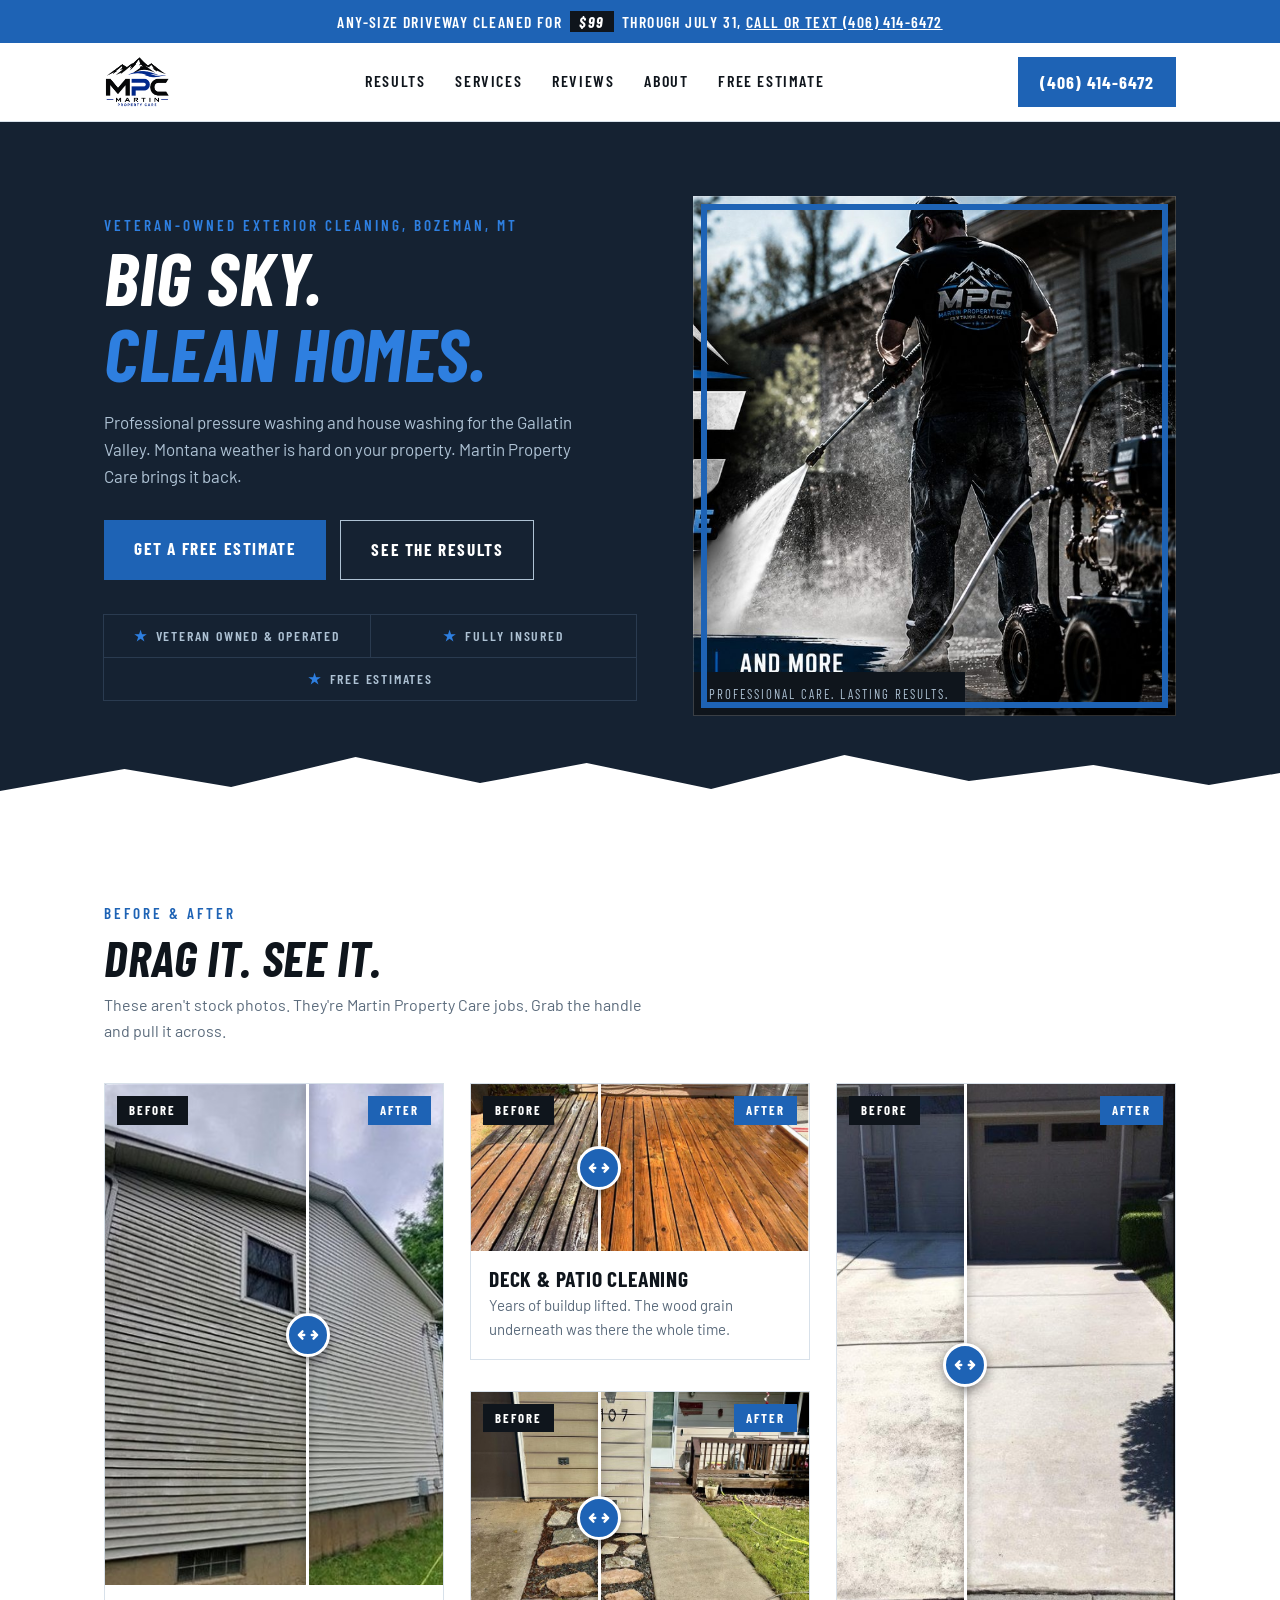
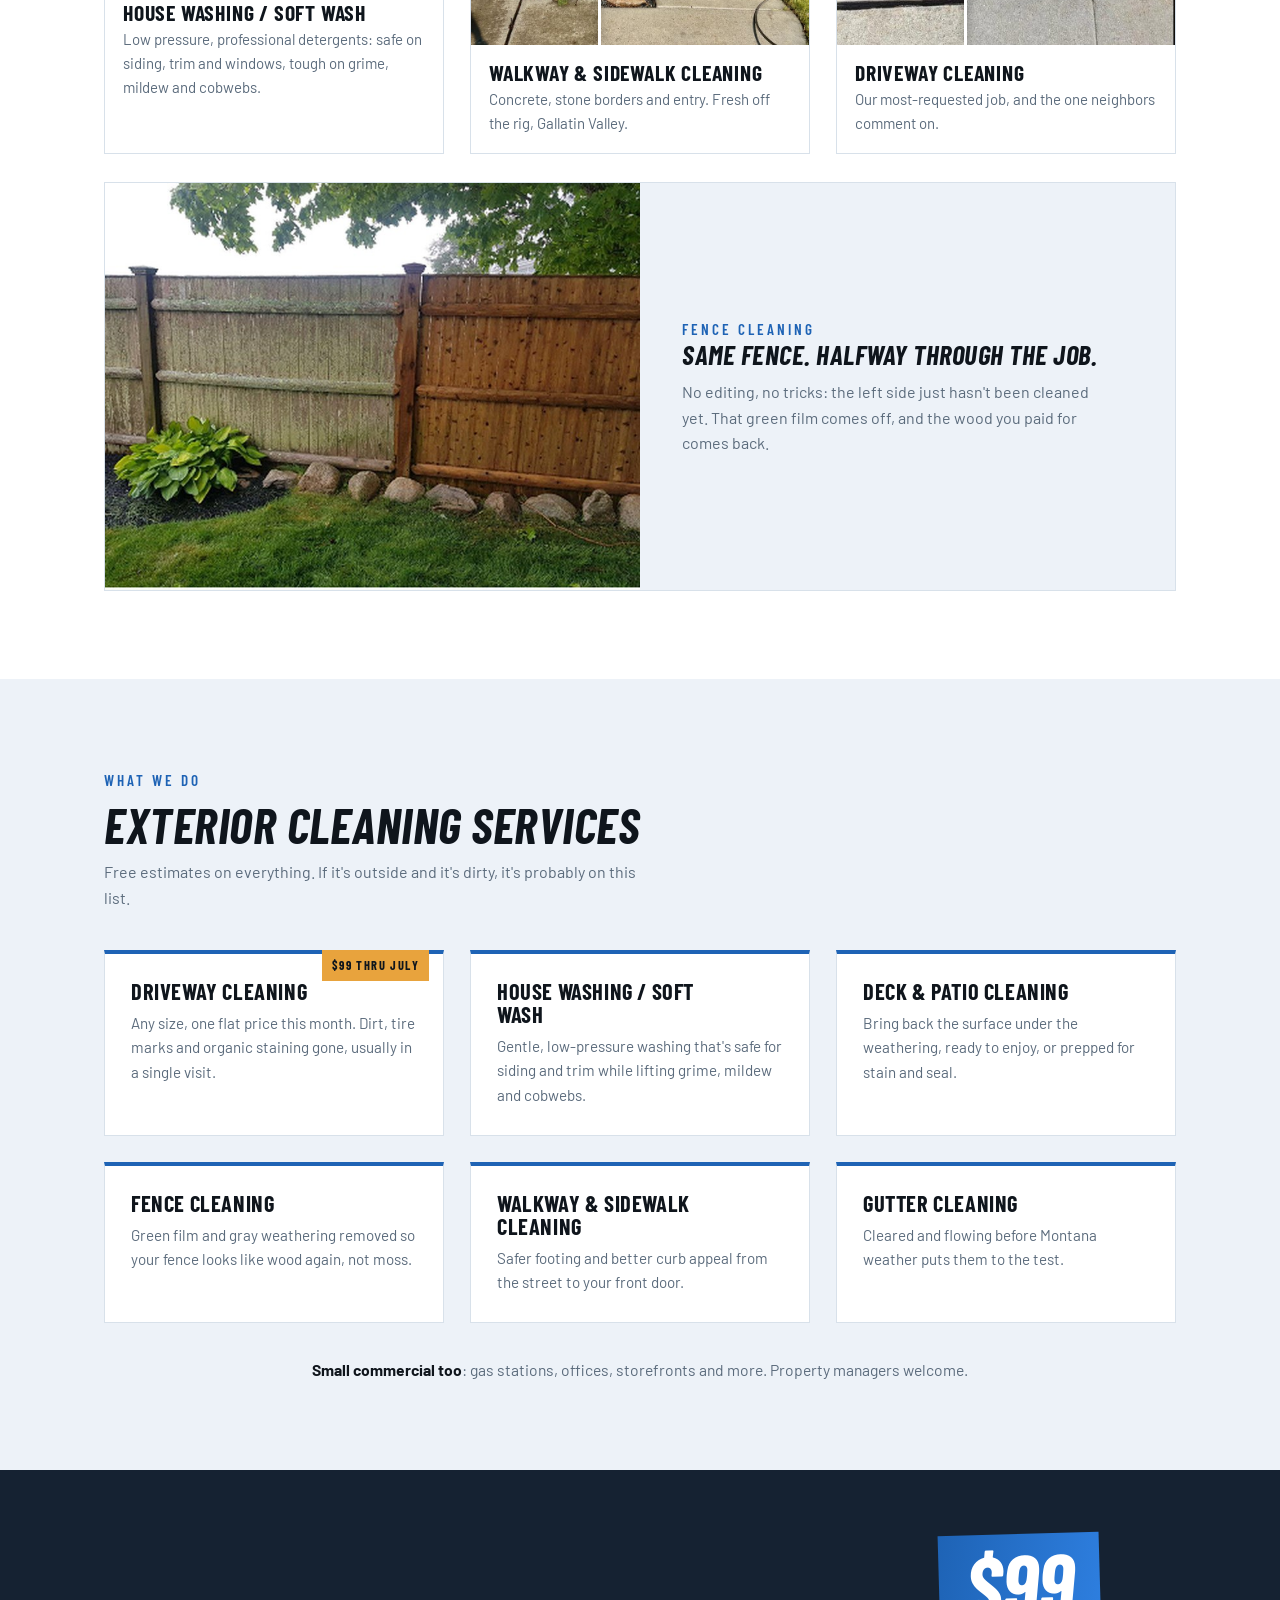
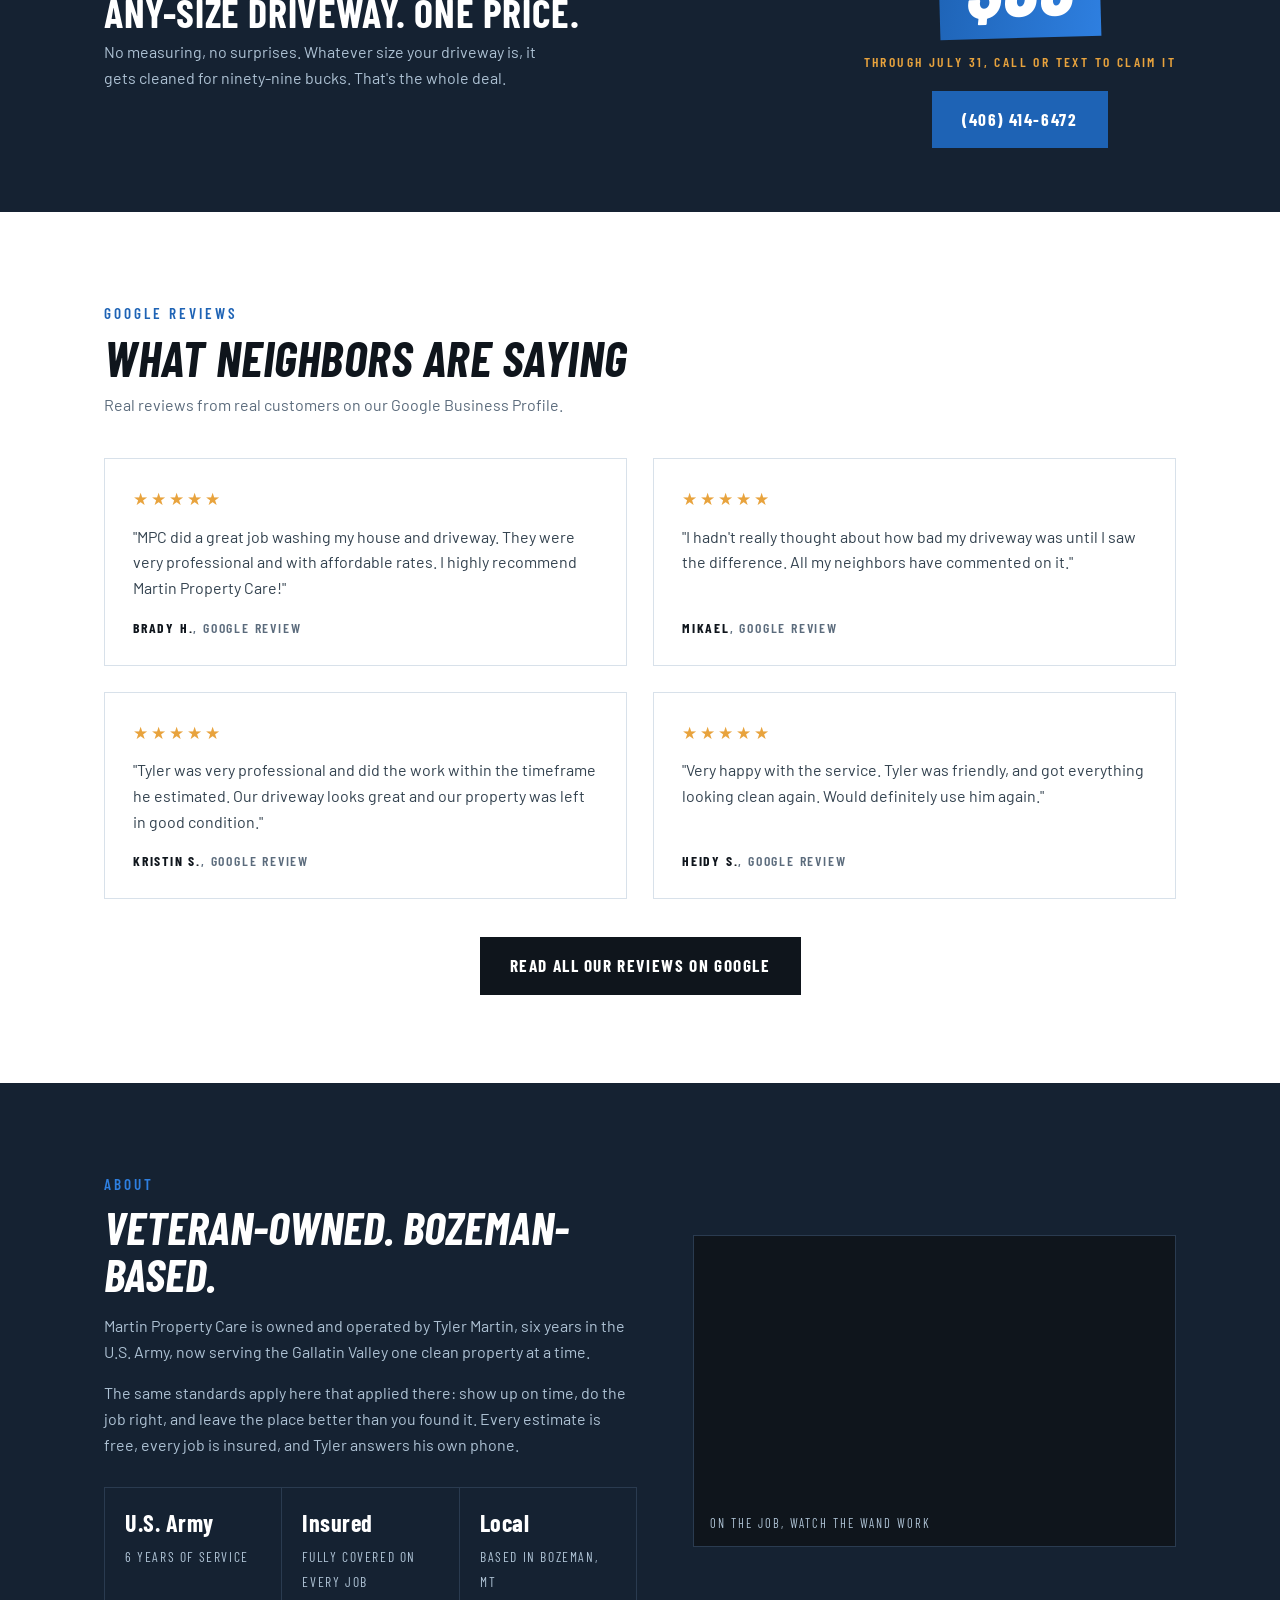
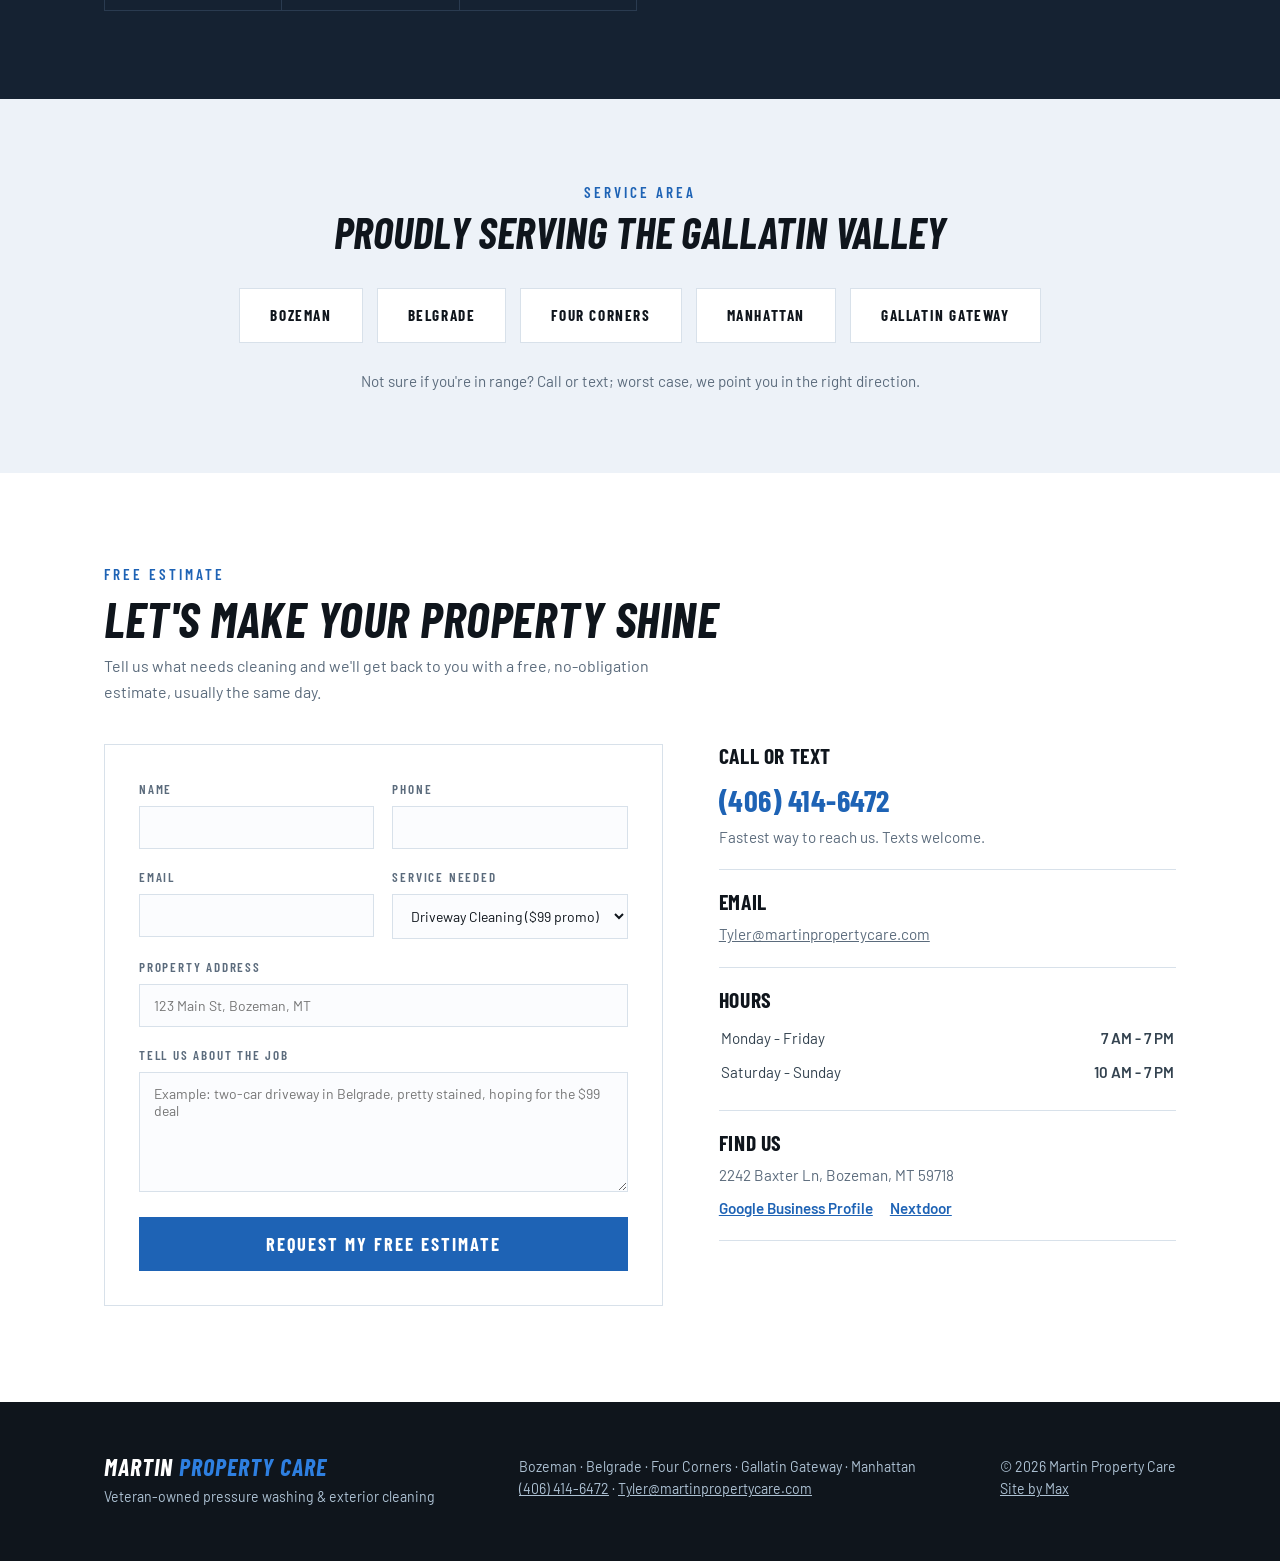
==== index.html @ 0248b21a "New Tyler Updates" ====
<!DOCTYPE html>
<html lang="en">
<head>
<meta charset="UTF-8">
<meta name="viewport" content="width=device-width, initial-scale=1.0">
<title>Martin Property Care | Pressure Washing &amp; Exterior Cleaning in Bozeman, MT</title>
<meta name="description" content="Veteran-owned pressure washing in Bozeman, Montana. House washing, driveway cleaning, decks, fences and gutters across Bozeman, Belgrade, Four Corners, Gallatin Gateway and Manhattan. Free estimates. Call or text (406) 414-6472.">
<link rel="icon" type="image/png" href="images/logo.png">
<link rel="apple-touch-icon" href="images/logo.png">
<link rel="preconnect" href="https://fonts.googleapis.com">
<link rel="preconnect" href="https://fonts.gstatic.com" crossorigin>
<link href="https://fonts.googleapis.com/css2?family=Barlow+Condensed:ital,wght@0,600;0,700;1,600;1,700&family=Barlow:wght@400;500;600;700&display=swap" rel="stylesheet">
<script type="application/ld+json">
{
  "@context": "https://schema.org",
  "@type": "LocalBusiness",
  "name": "Martin Property Care",
  "description": "Veteran-owned pressure washing and exterior cleaning serving Bozeman, Montana and surrounding communities.",
  "telephone": "+14064146472",
  "email": "Tyler@martinpropertycare.com",
  "address": {"@type": "PostalAddress","streetAddress": "2242 Baxter Ln","addressLocality": "Bozeman","addressRegion": "MT","postalCode": "59718","addressCountry": "US"},
  "areaServed": ["Bozeman MT","Belgrade MT","Four Corners MT","Gallatin Gateway MT","Manhattan MT"],
  "openingHoursSpecification": [
    {"@type":"OpeningHoursSpecification","dayOfWeek":["Monday","Tuesday","Wednesday","Thursday","Friday"],"opens":"07:00","closes":"19:00"},
    {"@type":"OpeningHoursSpecification","dayOfWeek":["Saturday","Sunday"],"opens":"10:00","closes":"19:00"}
  ],
  "sameAs": ["https://nextdoor.com/page/martin-property-care-bozeman-mt/"]
}
</script>
<link rel="stylesheet" href="css/styles.css">
</head>
<body>

<div class="promo">
  Any-size driveway cleaned for <strong>$99</strong> through July 31, <a href="tel:4064146472">call or text (406)&nbsp;414-6472</a>
</div>

<header class="site">
  <div class="wrap">
    <a class="logo-link" href="#top" aria-label="Martin Property Care home">
      <img src="images/logo.png" alt="Martin Property Care, MPC logo with mountains" width="140" height="56">
    </a>
    <nav class="main" aria-label="Main">
      <a href="#results">Results</a>
      <a href="#services">Services</a>
      <a href="#reviews">Reviews</a>
      <a href="#about">About</a>
      <a href="#contact">Free Estimate</a>
    </nav>
    <a class="hdr-phone" href="tel:4064146472">(406) 414-6472</a>
  </div>
</header>

<section class="hero" id="top">
  <div class="wrap">
    <div>
      <span class="eyebrow" style="color:var(--bright)">Veteran-Owned Exterior Cleaning, Bozeman, MT</span>
      <h1>Big Sky.<br><span class="alt">Clean Homes.</span></h1>
      <p class="lede">Professional pressure washing and house washing for the Gallatin Valley. Montana weather is hard on your property. Martin Property Care brings it back.</p>
      <div class="cta-row">
        <a class="btn btn-blue" href="#contact">Get a Free Estimate</a>
        <a class="btn btn-line" href="#results">See the Results</a>
      </div>
      <div class="chips">
        <span><b>★</b>Veteran Owned &amp; Operated</span>
        <span><b>★</b>Fully Insured</span>
        <span><b>★</b>Free Estimates</span>
      </div>
    </div>
    <figure class="hero-img">
      <img src="images/hero.jpg" alt="Pressure washing a driveway with professional surface-cleaning equipment" width="762" height="809" fetchpriority="high">
      <figcaption>Professional Care. Lasting Results.</figcaption>
    </figure>
  </div>
  <div class="ridge" aria-hidden="true">
    <svg viewBox="0 0 1440 64" preserveAspectRatio="none">
      <path d="M0,64 L0,42 L140,20 L260,38 L400,8 L540,34 L660,14 L800,40 L950,6 L1090,32 L1230,16 L1360,36 L1440,24 L1440,64 Z" fill="#ffffff"/>
    </svg>
  </div>
</section>

<section class="results" id="results">
  <div class="wrap">
    <div class="sec-head">
      <span class="eyebrow">Before &amp; After</span>
      <h2>Drag It. See It.</h2>
      <p>These aren't stock photos. They're Martin Property Care jobs. Grab the handle and pull it across.</p>
    </div>

    <div class="ba-grid ba-grid-3">
      <div class="ba-card ba-native">
        <div class="ba" style="--pos:38%">
          <img src="images/siding-after.jpg" alt="House siding bright and clean after a soft wash" width="396" height="550" loading="lazy">
          <div class="after-wrap"><img src="images/siding-before.jpg" alt="The same siding dulled by grime and organic growth before washing" loading="lazy"></div>
          <div class="bar"><div class="grip"><svg viewBox="0 0 24 24"><path d="M8 12 H2 M2 12 l4-4 M2 12 l4 4 M16 12 h6 M22 12 l-4-4 M22 12 l-4 4"/></svg></div></div>
          <span class="lbl lbl-b">Before</span><span class="lbl lbl-a">After</span>
          <input type="range" min="0" max="100" value="38" step="0.5" aria-label="Compare house siding before and after washing">
        </div>
        <div class="meta">
          <h3>House Washing / Soft Wash</h3>
          <p>Low pressure, professional detergents: safe on siding, trim and windows, tough on grime, mildew and cobwebs.</p>
        </div>
      </div>

      <div class="ba-stack">
        <div class="ba-card ba-native">
          <div class="ba" style="--pos:38%">
            <img src="images/deck-after.jpg" alt="Deck with the wood grain restored after cleaning" width="836" height="412" loading="lazy">
            <div class="after-wrap"><img src="images/deck-before.jpg" alt="The same deck boards dark with weathered buildup before cleaning" loading="lazy"></div>
            <div class="bar"><div class="grip"><svg viewBox="0 0 24 24"><path d="M8 12 H2 M2 12 l4-4 M2 12 l4 4 M16 12 h6 M22 12 l-4-4 M22 12 l-4 4"/></svg></div></div>
            <span class="lbl lbl-b">Before</span><span class="lbl lbl-a">After</span>
            <input type="range" min="0" max="100" value="38" step="0.5" aria-label="Compare deck before and after cleaning">
          </div>
          <div class="meta">
            <h3>Deck &amp; Patio Cleaning</h3>
            <p>Years of buildup lifted. The wood grain underneath was there the whole time.</p>
          </div>
        </div>

        <div class="ba-card ba-compact">
          <div class="ba" style="--pos:38%">
            <img src="images/walkup-after.jpg" alt="Clean walkway and entry, freshly washed" width="825" height="1100" loading="lazy">
            <div class="after-wrap"><img src="images/walkup-before.jpg" alt="The same walkway and entry before this cleaning visit" loading="lazy"></div>
            <div class="bar"><div class="grip"><svg viewBox="0 0 24 24"><path d="M8 12 H2 M2 12 l4-4 M2 12 l4 4 M16 12 h6 M22 12 l-4-4 M22 12 l-4 4"/></svg></div></div>
            <span class="lbl lbl-b">Before</span><span class="lbl lbl-a">After</span>
            <input type="range" min="0" max="100" value="38" step="0.5" aria-label="Compare walkway before and after cleaning">
          </div>
          <div class="meta">
            <h3>Walkway &amp; Sidewalk Cleaning</h3>
            <p>Concrete, stone borders and entry. Fresh off the rig, Gallatin Valley.</p>
          </div>
        </div>
      </div>

      <div class="ba-card ba-native">
        <div class="ba" style="--pos:38%">
          <img src="images/driveway-after.jpg" alt="Driveway uniform and clean after pressure washing" width="412" height="572" loading="lazy">
          <div class="after-wrap"><img src="images/driveway-before.jpg" alt="The same driveway covered in dirt and organic staining before cleaning" loading="lazy"></div>
          <div class="bar"><div class="grip"><svg viewBox="0 0 24 24"><path d="M8 12 H2 M2 12 l4-4 M2 12 l4 4 M16 12 h6 M22 12 l-4-4 M22 12 l-4 4"/></svg></div></div>
          <span class="lbl lbl-b">Before</span><span class="lbl lbl-a">After</span>
          <input type="range" min="0" max="100" value="38" step="0.5" aria-label="Compare driveway before and after cleaning">
        </div>
        <div class="meta">
          <h3>Driveway Cleaning</h3>
          <p>Our most-requested job, and the one neighbors comment on.</p>
        </div>
      </div>
    </div>

    <div class="fence-note">
      <img src="images/fence.jpg" alt="A fence halfway through cleaning: the left half still green with growth, the right half restored to natural wood" loading="lazy">
      <div class="txt">
        <span class="eyebrow">Fence Cleaning</span>
        <h3>Same fence. Halfway through the job.</h3>
        <p>No editing, no tricks: the left side just hasn't been cleaned yet. That green film comes off, and the wood you paid for comes back.</p>
      </div>
    </div>
  </div>
</section>

<section class="services" id="services">
  <div class="wrap">
    <div class="sec-head">
      <span class="eyebrow">What We Do</span>
      <h2>Exterior Cleaning Services</h2>
      <p>Free estimates on everything. If it's outside and it's dirty, it's probably on this list.</p>
    </div>
    <div class="svc-grid">
      <div class="svc">
        <span class="tag">$99 thru July</span>
        <h3>Driveway Cleaning</h3>
        <p>Any size, one flat price this month. Dirt, tire marks and organic staining gone, usually in a single visit.</p>
      </div>
      <div class="svc">
        <!-- <span class="tag blue">Most Popular</span> -->
        <h3>House Washing / Soft Wash</h3>
        <p>Gentle, low-pressure washing that's safe for siding and trim while lifting grime, mildew and cobwebs.</p>
      </div>
      <div class="svc">
        <h3>Deck &amp; Patio Cleaning</h3>
        <p>Bring back the surface under the weathering, ready to enjoy, or prepped for stain and seal.</p>
      </div>
      <div class="svc">
        <h3>Fence Cleaning</h3>
        <p>Green film and gray weathering removed so your fence looks like wood again, not moss.</p>
      </div>
      <div class="svc">
        <h3>Walkway &amp; Sidewalk Cleaning</h3>
        <p>Safer footing and better curb appeal from the street to your front door.</p>
      </div>
      <div class="svc">
        <h3>Gutter Cleaning</h3>
        <p>Cleared and flowing before Montana weather puts them to the test.</p>
      </div>
    </div>
    <p class="commercial"><b>Small commercial too</b>: gas stations, offices, storefronts and more. Property managers welcome.</p>
  </div>
</section>

<section class="band">
  <div class="wrap">
    <div>
      <h2>Any-Size Driveway. One Price.</h2>
      <p>No measuring, no surprises. Whatever size your driveway is, it gets cleaned for ninety-nine bucks. That's the whole deal.</p>
    </div>
    <div class="right">
      <span class="price">$99</span>
      <span class="until">Through July 31, call or text to claim it</span>
      <div style="margin-top:18px"><a class="btn btn-blue" href="tel:4064146472">(406) 414-6472</a></div>
    </div>
  </div>
</section>

<section class="reviews" id="reviews">
  <div class="wrap">
    <div class="sec-head">
      <span class="eyebrow">Google Reviews</span>
      <h2>What Neighbors Are Saying</h2>
      <p>Real reviews from real customers on our Google Business Profile.</p>
    </div>
    <div class="rev-grid">
      <div class="rev">
        <div class="stars" aria-label="5 out of 5 stars">★★★★★</div>
        <p>"MPC did a great job washing my house and driveway. They were very professional and with affordable rates. I highly recommend Martin Property Care!"</p>
        <span class="who"><b>Brady H.</b>, Google review</span>
      </div>
      <div class="rev">
        <div class="stars" aria-label="5 out of 5 stars">★★★★★</div>
        <p>"I hadn't really thought about how bad my driveway was until I saw the difference. All my neighbors have commented on it."</p>
        <span class="who"><b>Mikael</b>, Google review</span>
      </div>
      <div class="rev">
        <div class="stars" aria-label="5 out of 5 stars">★★★★★</div>
        <p>"Tyler was very professional and did the work within the timeframe he estimated. Our driveway looks great and our property was left in good condition."</p>
        <span class="who"><b>Kristin S.</b>, Google review</span>
      </div>
      <div class="rev">
        <div class="stars" aria-label="5 out of 5 stars">★★★★★</div>
        <p>"Very happy with the service. Tyler was friendly, and got everything looking clean again. Would definitely use him again."</p>
        <span class="who"><b>Heidy S.</b>, Google review</span>
      </div>
    </div>
    <div class="rev-cta">
      <a class="btn" href="https://www.google.com/search?q=Martin+Property+Care&stick=H4sIAAAAAAAA_-NgU1I1qEhMMzAzsEhKNDIzNTNMTk6zMqgwS0wzTzY1TDYzMUxJNDRLWcQq4ptYVJKZpxBQlF-QWlRSqeCcWJQKAEgBNvtAAAAA&hl=en" target="_blank" rel="noopener">Read All Our Reviews on Google</a>
    </div>
  </div>
</section>

<section class="about" id="about">
  <div class="wrap">
    <div>
      <span class="eyebrow">About</span>
      <h2>Veteran-Owned. Bozeman-Based.</h2>
      <p>Martin Property Care is owned and operated by Tyler Martin, six years in the U.S. Army, now serving the Gallatin Valley one clean property at a time.</p>
      <p>The same standards apply here that applied there: show up on time, do the job right, and leave the place better than you found it. Every estimate is free, every job is insured, and Tyler answers his own phone.</p>
      <div class="facts">
        <div><b>U.S. Army</b><span>6 years of service</span></div>
        <div><b>Insured</b><span>Fully covered on every job</span></div>
        <div><b>Local</b><span>Based in Bozeman, MT</span></div>
      </div>
    </div>
    <figure class="video-shell">
      <div class="frame">
        <iframe src="https://www.facebook.com/plugins/video.php?height=314&href=https%3A%2F%2Fwww.facebook.com%2Freel%2F1021458323613767%2F&show_text=false&width=560&t=0" title="Martin Property Care pressure washing in action" loading="lazy" allow="autoplay; clipboard-write; encrypted-media; picture-in-picture; web-share" allowfullscreen></iframe>
      </div>
      <figcaption>On the job, watch the wand work</figcaption>
    </figure>
  </div>
</section>

<section class="area">
  <div class="wrap">
    <span class="eyebrow">Service Area</span>
    <h2>Proudly Serving the Gallatin Valley</h2>
    <div class="towns">
      <span>Bozeman</span>
      <span>Belgrade</span>
      <span>Four Corners</span>
      <span>Manhattan</span>
      <span>Gallatin Gateway</span>
    </div>
    <p class="note">Not sure if you're in range? Call or text; worst case, we point you in the right direction.</p>
  </div>
</section>

<section class="contact" id="contact">
  <div class="wrap">
    <div class="sec-head">
      <span class="eyebrow">Free Estimate</span>
      <h2>Let's Make Your Property Shine</h2>
      <p>Tell us what needs cleaning and we'll get back to you with a free, no-obligation estimate, usually the same day.</p>
    </div>
    <div class="cols">
      <form class="quote" id="quoteForm" action="https://api.web3forms.com/submit" method="POST">
        <input type="hidden" name="access_key" value="97372ec8-80fb-47b3-97ed-df2c6fb792f5">
        <input type="hidden" name="subject" value="New estimate request: Martin Property Care website">
        <input type="hidden" name="from_name" value="Martin Property Care Website">
        <input type="checkbox" name="botcheck" class="hp" tabindex="-1" autocomplete="off" aria-hidden="true">
        <div class="f-row">
          <div class="field">
            <label for="q-name">Name</label>
            <input id="q-name" type="text" name="name" required autocomplete="name">
          </div>
          <div class="field">
            <label for="q-phone">Phone</label>
            <input id="q-phone" type="tel" name="phone" required autocomplete="tel" inputmode="tel" pattern="^[0-9()+\-.\s]{7,20}$" title="Enter a valid phone number, e.g. (406) 414-6472">
          </div>
        </div>
        <div class="f-row">
          <div class="field">
            <label for="q-email">Email</label>
            <input id="q-email" type="email" name="email" required autocomplete="email" pattern="^[^\s@]+@[^\s@]+\.[a-zA-Z]{2,}$" title="Enter a valid email address, e.g. name@example.com">
          </div>
          <div class="field">
            <label for="q-service">Service Needed</label>
            <select id="q-service" name="service">
              <option>Driveway Cleaning ($99 promo)</option>
              <option>House Washing / Soft Wash</option>
              <option>Deck &amp; Patio Cleaning</option>
              <option>Fence Cleaning</option>
              <option>Walkway &amp; Sidewalk Cleaning</option>
              <option>Gutter Cleaning</option>
              <option>Small Commercial</option>
              <option>Something Else / Multiple</option>
            </select>
          </div>
        </div>
        <div class="field">
          <label for="q-address">Property Address</label>
          <input id="q-address" type="text" name="address" required autocomplete="street-address" placeholder="123 Main St, Bozeman, MT">
        </div>
        <div class="field">
          <label for="q-msg">Tell Us About the Job</label>
          <textarea id="q-msg" name="message" placeholder="Example: two-car driveway in Belgrade, pretty stained, hoping for the $99 deal" required></textarea>
        </div>
        <button type="submit" id="q-btn">Request My Free Estimate</button>
        <div class="form-msg" id="formMsg" role="status"></div>
      </form>

      <div class="info">
        <div class="block">
          <h3>Call or Text</h3>
          <a class="big" href="tel:4064146472">(406) 414-6472</a>
          <p>Fastest way to reach us. Texts welcome.</p>
        </div>
        <div class="block">
          <h3>Email</h3>
          <p><a href="mailto:Tyler@martinpropertycare.com">Tyler@martinpropertycare.com</a></p>
        </div>
        <div class="block">
          <h3>Hours</h3>
          <table class="hours">
            <tr><td>Monday - Friday</td><td>7 AM - 7 PM</td></tr>
            <tr><td>Saturday - Sunday</td><td>10 AM - 7 PM</td></tr>
          </table>
        </div>
        <div class="block">
          <h3>Find Us</h3>
          <p>2242 Baxter Ln, Bozeman, MT 59718</p>
          <p class="out-links">
            <a href="https://www.google.com/search?q=Martin+Property+Care&stick=H4sIAAAAAAAA_-NgU1I1qEhMMzAzsEhKNDIzNTNMTk6zMqgwS0wzTzY1TDYzMUxJNDRLWcQq4ptYVJKZpxBQlF-QWlRSqeCcWJQKAEgBNvtAAAAA&hl=en" target="_blank" rel="noopener">Google Business Profile</a>
            <a href="https://nextdoor.com/page/martin-property-care-bozeman-mt/" target="_blank" rel="noopener">Nextdoor</a>
          </p>
        </div>
      </div>
    </div>
  </div>
</section>

<footer>
  <div class="wrap">
    <div>
      <div class="fbrand">Martin <span>Property Care</span></div>
      <p>Veteran-owned pressure washing &amp; exterior cleaning</p>
    </div>
    <p>Bozeman · Belgrade · Four Corners · Gallatin Gateway · Manhattan<br>
    <a href="tel:4064146472">(406) 414-6472</a> · <a href="mailto:Tyler@martinpropertycare.com">Tyler@martinpropertycare.com</a></p>
    <p>© 2026 Martin Property Care<br>
    <a href="https://sitesbymax.com" target="_blank" rel="noopener" class="site-credit">Site by Max</a></p>
  </div>
</footer>

<script src="js/main.js"></script>
</body>
</html>
---- css/styles.css ----
:root{
  --ink:#0F151C;
  --navy:#152232;
  --panel:#1B2B3F;
  --blue:#1E63B5;
  --bright:#2E7FE0;
  --ice:#EDF2F8;
  --line:#D8E1EA;
  --line-dark:#2A3B50;
  --steel:#5B6B7C;
  --mist:#AEC2D4;
  --gold:#E8A33D;
}
*{margin:0;padding:0;box-sizing:border-box}
html{scroll-behavior:smooth;scroll-padding-top:86px}
@media (prefers-reduced-motion: reduce){
  html{scroll-behavior:auto}
  *,*::before,*::after{animation:none!important;transition:none!important}
}
body{font-family:'Barlow',sans-serif;color:var(--ink);background:#fff;line-height:1.6}
img{max-width:100%;display:block}
a{color:inherit}
.wrap{max-width:1120px;margin:0 auto;padding:0 24px}
:focus-visible{outline:3px solid var(--bright);outline-offset:2px}
h1,h2,h3{font-family:'Barlow Condensed',sans-serif;text-transform:uppercase;line-height:1.02}
.eyebrow{
  font-family:'Barlow Condensed',sans-serif;font-weight:600;text-transform:uppercase;
  letter-spacing:3px;font-size:.95rem;color:var(--blue);
}
.sec-head{margin-bottom:40px}
.sec-head h2{font-size:clamp(2.1rem,4.5vw,3.1rem);font-weight:700;font-style:italic;letter-spacing:.5px;margin-top:6px}
.sec-head p{max-width:560px;color:var(--steel);margin-top:10px}

/* ---------- promo bar ---------- */
.promo{
  background:var(--blue);
  color:#fff;text-align:center;
  font-family:'Barlow Condensed',sans-serif;font-weight:600;letter-spacing:1.4px;text-transform:uppercase;
  padding:9px 16px;font-size:.98rem;
}
.promo strong{font-weight:700;font-style:italic;color:#fff;background:var(--ink);padding:1px 9px;margin:0 4px}
.promo a{color:#fff}

/* ---------- header ---------- */
header.site{
  background:#fff;border-bottom:1px solid var(--line);
  position:sticky;top:0;z-index:60;
}
header.site .wrap{display:flex;align-items:center;justify-content:space-between;height:78px;gap:24px}
.logo-link img{height:56px;width:auto}
nav.main{display:flex;gap:30px;font-family:'Barlow Condensed',sans-serif;font-weight:600;text-transform:uppercase;letter-spacing:1.6px;font-size:1rem}
nav.main a{text-decoration:none;color:var(--ink);padding:4px 0;border-bottom:2px solid transparent}
nav.main a:hover{border-bottom-color:var(--blue);color:var(--blue)}
.hdr-phone{
  font-family:'Barlow Condensed',sans-serif;font-weight:700;font-size:1.12rem;letter-spacing:1px;
  background:var(--blue);color:#fff;text-decoration:none;
  padding:11px 22px;white-space:nowrap;
  transition:background .15s;
}
.hdr-phone:hover{background:var(--bright)}
@media(max-width:900px){nav.main{display:none}}
@media(max-width:480px){.logo-link img{height:44px}.hdr-phone{padding:9px 14px;font-size:1rem}}

/* ---------- hero ---------- */
.hero{background:var(--navy);color:#fff;position:relative;overflow:hidden}
.hero .wrap{
  display:grid;grid-template-columns:1.05fr .95fr;gap:56px;align-items:center;
  padding-top:74px;padding-bottom:96px;
}
.hero h1{
  font-size:clamp(2.9rem,6vw,4.7rem);font-weight:700;font-style:italic;letter-spacing:.5px;
}
.hero h1 .alt{color:var(--bright)}
.hero .lede{color:var(--mist);margin:18px 0 30px;max-width:480px;font-size:1.06rem}
.cta-row{display:flex;gap:14px;flex-wrap:wrap}
.btn{
  font-family:'Barlow Condensed',sans-serif;font-weight:700;text-transform:uppercase;letter-spacing:1.6px;
  font-size:1.08rem;text-decoration:none;padding:15px 30px;display:inline-block;
  transition:background .15s,color .15s;
}
.btn-blue{background:var(--blue);color:#fff}
.btn-blue:hover{background:var(--bright)}
.btn-line{border:1.5px solid var(--mist);color:#fff}
.btn-line:hover{border-color:#fff;background:rgba(255,255,255,.08)}
.chips{display:flex;gap:0;margin-top:34px;flex-wrap:wrap}
.chips span{
  font-family:'Barlow Condensed',sans-serif;font-weight:600;letter-spacing:1.8px;text-transform:uppercase;font-size:.86rem;
  color:var(--mist);padding:10px 18px;flex:1;text-align:center;white-space:nowrap;
  border:1px solid var(--line-dark);margin:0 0 -1px -1px;
}
.chips b{color:var(--bright);margin-right:7px}
.hero-img{position:relative}
.hero-img img{width:100%;height:520px;object-fit:cover;object-position:60% 30%}
.hero-img::after{
  content:"";position:absolute;inset:0;
  border:1px solid rgba(255,255,255,.18);
  outline:6px solid var(--blue);outline-offset:-14px;
  pointer-events:none;
}
.hero-img figcaption{
  position:absolute;left:0;bottom:0;background:var(--ink);color:var(--mist);
  font-family:'Barlow Condensed',sans-serif;letter-spacing:2px;text-transform:uppercase;font-size:.8rem;
  padding:12px 16px;
}
@media(max-width:900px){
  .hero .wrap{grid-template-columns:1fr;padding-top:52px;padding-bottom:80px;gap:40px}
  .hero-img img{height:380px}
  .chips span{flex-basis:100%;text-align:left}
}
/* ridge divider */
.ridge{position:absolute;bottom:-1px;left:0;width:100%;line-height:0}
.ridge svg{display:block;width:100%;height:64px}
@media(max-width:600px){.ridge svg{height:36px}}

/* ---------- results ---------- */
.results{padding:88px 0;background:#fff}
.ba-grid{display:grid;grid-template-columns:repeat(2,1fr);justify-content:center;gap:26px}
.ba-grid-3{grid-template-columns:repeat(3,1fr)}
.ba-stack{display:flex;flex-direction:column;gap:26px;justify-content:space-between}
.ba-card{border:1px solid var(--line)}
.ba-card .meta{padding:16px 18px 18px}
.ba-card h3{font-size:1.35rem;font-weight:700;letter-spacing:.8px}
.ba-card .meta p{color:var(--steel);font-size:.94rem;margin-top:4px}
.ba{
  position:relative;overflow:hidden;touch-action:none;user-select:none;-webkit-user-select:none;cursor:ew-resize;
  background:var(--ice);aspect-ratio:4/5;
}
.ba img{width:100%;height:100%;object-fit:cover;pointer-events:none}
.ba .after-wrap{position:absolute;inset:0;clip-path:inset(0 calc(100% - var(--pos,50%)) 0 0)}
.ba .after-wrap img{position:absolute;inset:0;width:100%;height:100%;object-fit:cover}
@media(max-width:600px){.ba{aspect-ratio:1/1}}
.ba-compact .ba{aspect-ratio:4/3}
.ba-native .ba{aspect-ratio:auto;width:fit-content;max-width:100%;margin:0 auto}
.ba-native .ba > img{width:auto;height:auto;max-width:100%}
.ba .bar{position:absolute;top:0;bottom:0;left:var(--pos,50%);width:0;pointer-events:none}
.ba .bar::before{content:"";position:absolute;top:0;bottom:0;left:-1.5px;width:3px;background:#fff;box-shadow:0 0 10px rgba(0,0,0,.5)}
.ba .grip{
  position:absolute;top:50%;left:0;transform:translate(-50%,-50%);
  width:44px;height:44px;background:var(--blue);border:3px solid #fff;border-radius:50%;
  display:flex;align-items:center;justify-content:center;box-shadow:0 4px 12px rgba(0,0,0,.45);
}
.ba .grip svg{width:22px;height:22px;stroke:#fff;stroke-width:2.5;fill:none;stroke-linecap:round;stroke-linejoin:round}
.ba .lbl{
  position:absolute;top:12px;font-family:'Barlow Condensed',sans-serif;font-weight:700;letter-spacing:2px;
  font-size:.8rem;padding:4px 12px;pointer-events:none;text-transform:uppercase;
}
.lbl-b{left:12px;background:var(--ink);color:#fff}
.lbl-a{right:12px;background:var(--blue);color:#fff}
.ba input[type=range]{position:absolute;inset:0;width:100%;height:100%;opacity:0;cursor:ew-resize;margin:0}
@media(max-width:760px){.ba-grid{grid-template-columns:minmax(0,420px)}}

.fence-note{
  display:grid;grid-template-columns:1fr 1fr;gap:0;margin-top:28px;border:1px solid var(--line);
}
.fence-note img{width:100%;height:100%;object-fit:cover;min-height:280px}
.fence-note .txt{background:var(--ice);padding:40px 42px;display:flex;flex-direction:column;justify-content:center}
.fence-note h3{font-size:1.7rem;font-weight:700;font-style:italic;letter-spacing:.5px}
.fence-note p{color:var(--steel);margin-top:10px;max-width:420px}
@media(max-width:760px){.fence-note{grid-template-columns:1fr}}
.fence-note + .ba-grid{margin-top:28px}

/* ---------- services ---------- */
.services{padding:88px 0;background:var(--ice)}
.svc-grid{display:grid;grid-template-columns:repeat(3,1fr);gap:26px}
.svc{
  background:#fff;border:1px solid var(--line);border-top:4px solid var(--blue);
  padding:26px 26px 28px;position:relative;
}
.svc h3{font-size:1.4rem;font-weight:700;letter-spacing:.6px;padding-right:70px}
.svc p{color:var(--steel);font-size:.95rem;margin-top:8px}
.svc .tag{
  position:absolute;top:-4px;right:14px;
  background:var(--gold);color:var(--ink);
  font-family:'Barlow Condensed',sans-serif;font-weight:700;letter-spacing:1.4px;font-size:.78rem;text-transform:uppercase;
  padding:6px 10px 5px;
}
.svc .tag.blue{background:var(--ink);color:#fff}
.commercial{
  margin-top:34px;text-align:center;color:var(--steel);font-size:.98rem;
}
.commercial b{color:var(--ink)}
@media(max-width:900px){.svc-grid{grid-template-columns:1fr 1fr}}
@media(max-width:600px){.svc-grid{grid-template-columns:1fr}}

/* ---------- promo band ---------- */
.band{
  background:var(--navy);color:#fff;padding:64px 0;position:relative;overflow:hidden;
}
.band .wrap{display:flex;align-items:center;justify-content:space-between;gap:36px;flex-wrap:wrap}
.band .price{
  font-family:'Barlow Condensed',sans-serif;font-weight:700;font-style:italic;
  font-size:clamp(3.4rem,8vw,5.4rem);line-height:1;color:#fff;
  background:linear-gradient(100deg,var(--blue) 0%,var(--bright) 100%);
  padding:6px 26px 12px;display:inline-block;transform:rotate(-1.6deg);
}
.band h2{font-size:clamp(1.7rem,3.6vw,2.5rem);font-weight:700;letter-spacing:.6px;margin-bottom:6px}
.band p{color:var(--mist);max-width:440px}
.band .right{text-align:center}
.band .until{
  display:block;margin-top:12px;font-family:'Barlow Condensed',sans-serif;font-weight:600;
  letter-spacing:2.4px;text-transform:uppercase;font-size:.85rem;color:var(--gold);
}
@media(max-width:900px){
  .band .wrap{flex-direction:column;text-align:center}
  .band p{margin:0 auto}
}

/* ---------- reviews ---------- */
.reviews{padding:88px 0;background:#fff}
.rev-grid{display:grid;grid-template-columns:1fr 1fr;gap:26px}
.rev{border:1px solid var(--line);padding:26px 28px;display:flex;flex-direction:column}
.rev .stars{color:var(--gold);letter-spacing:3px;font-size:1.05rem;margin-bottom:12px}
.rev p{flex:1;color:#33424f}
.rev .who{
  margin-top:16px;font-family:'Barlow Condensed',sans-serif;font-weight:600;letter-spacing:1.8px;
  text-transform:uppercase;font-size:.86rem;color:var(--steel);
}
.rev .who b{color:var(--ink)}
.rev-cta{text-align:center;margin-top:38px}
.rev-cta .btn{background:var(--ink);color:#fff}
.rev-cta .btn:hover{background:var(--blue)}
@media(max-width:700px){.rev-grid{grid-template-columns:1fr}}

/* ---------- about ---------- */
.about{padding:88px 0;background:var(--navy);color:#fff}
.about .wrap{display:grid;grid-template-columns:1.05fr .95fr;gap:56px;align-items:center}
.about .eyebrow{color:var(--bright)}
.about h2{font-size:clamp(2rem,4.5vw,2.9rem);font-weight:700;font-style:italic;margin-top:6px}
.about p{color:var(--mist);margin-top:16px}
.about .facts{display:flex;gap:0;margin-top:30px;border:1px solid var(--line-dark);flex-wrap:wrap}
.about .facts div{flex:1;padding:16px 20px;min-width:150px}
.about .facts div + div{border-left:1px solid var(--line-dark)}
.about .facts b{
  display:block;font-family:'Barlow Condensed',sans-serif;font-weight:700;font-size:1.5rem;letter-spacing:.5px;color:#fff;
}
.about .facts span{font-size:.85rem;color:var(--mist);text-transform:uppercase;letter-spacing:1.6px;font-family:'Barlow Condensed',sans-serif}
.video-shell{border:1px solid var(--line-dark);background:var(--ink);padding:10px}
.video-shell .frame{position:relative;width:100%;aspect-ratio:560/314}
.video-shell iframe{position:absolute;inset:0;width:100%;height:100%;border:none}
.video-shell figcaption{
  font-family:'Barlow Condensed',sans-serif;letter-spacing:2px;text-transform:uppercase;font-size:.78rem;
  color:var(--mist);padding:10px 6px 2px;
}
@media(max-width:900px){.about .wrap{grid-template-columns:1fr;gap:40px}
  .about .facts div{min-width:100%}
  .about .facts div + div{border-left:none;border-top:1px solid var(--line-dark)}
}

/* ---------- service area ---------- */
.area{padding:80px 0;background:var(--ice);text-align:center}
.area h2{font-size:clamp(1.9rem,4vw,2.7rem);font-weight:700;font-style:italic;margin-top:6px}
.area .towns{
  display:flex;justify-content:center;gap:14px;flex-wrap:wrap;margin-top:34px;
}
.area .towns span{
  font-family:'Barlow Condensed',sans-serif;font-weight:700;letter-spacing:1.6px;text-transform:uppercase;
  font-size:.95rem;padding:14px 30px;background:#fff;border:1px solid var(--line);
}
.area .note{margin-top:26px;color:var(--steel);font-size:.95rem}
@media(max-width:640px){
  .area .towns{display:grid;grid-template-columns:repeat(2,1fr);max-width:400px;margin-left:auto;margin-right:auto}
  .area .towns span{margin:-1px 0 0 -1px}
  .area .towns span:last-child{grid-column:1 / -1}
}

/* ---------- contact ---------- */
.contact{padding:88px 0 96px;background:#fff}
.contact .cols{display:grid;grid-template-columns:1.1fr .9fr;gap:56px;align-items:start}
form.quote{border:1px solid var(--line);padding:34px}
.f-row{display:grid;grid-template-columns:1fr 1fr;gap:18px}
.field{margin-bottom:18px}
.field label{
  display:block;font-family:'Barlow Condensed',sans-serif;font-weight:600;letter-spacing:1.8px;
  text-transform:uppercase;font-size:.82rem;color:var(--steel);margin-bottom:6px;
}
.field input,.field select,.field textarea{
  width:100%;border:1px solid var(--line);background:#FBFCFE;
  font-family:'Barlow',sans-serif;font-size:14px;color:var(--ink);
  padding:12px 14px;border-radius:0;
}
.field select{padding-right:8px}
.field textarea{min-height:120px;resize:vertical}
.field input:focus,.field select:focus,.field textarea:focus{outline:2px solid var(--bright);border-color:var(--bright)}
form.quote button{
  width:100%;border:none;cursor:pointer;
  font-family:'Barlow Condensed',sans-serif;font-weight:700;text-transform:uppercase;letter-spacing:2px;font-size:1.15rem;
  background:var(--blue);color:#fff;padding:16px;transition:background .15s;
}
form.quote button:hover{background:var(--bright)}
form.quote button:disabled{background:var(--steel);cursor:wait}
.form-msg{margin-top:14px;font-weight:600;display:none;padding:12px 14px}
.form-msg.ok{display:block;background:#E8F5EC;color:#1D6B37;border:1px solid #BFE3CB}
.form-msg.err{display:block;background:#FBEAEA;color:#9C2B2B;border:1px solid #EFC7C7}
.hp{position:absolute;left:-5000px}
.info h3{font-size:1.35rem;font-weight:700;letter-spacing:.6px;margin-bottom:10px}
.info .block{border-bottom:1px solid var(--line);padding:20px 0}
.info .block:first-child{padding-top:0}
.info a.big{
  font-family:'Barlow Condensed',sans-serif;font-weight:700;font-size:1.9rem;letter-spacing:.5px;
  color:var(--blue);text-decoration:none;
}
.info a.big:hover{color:var(--bright)}
.info p{color:var(--steel);font-size:.95rem}
.hours{width:100%;font-size:.95rem;color:#33424f}
.hours td{padding:4px 0}
.hours td:last-child{text-align:right;font-weight:600}
.out-links a{display:inline-block;margin:8px 14px 0 0;font-weight:600;color:var(--blue)}
@media(max-width:900px){.contact .cols{grid-template-columns:1fr}}
@media(max-width:560px){.f-row{grid-template-columns:1fr}}

/* ---------- footer ---------- */
footer{background:var(--ink);color:var(--mist);padding:46px 0 52px}
footer .wrap{display:flex;justify-content:space-between;gap:30px;flex-wrap:wrap;align-items:center}
footer .fbrand{font-family:'Barlow Condensed',sans-serif;font-weight:700;font-style:italic;text-transform:uppercase;font-size:1.5rem;color:#fff;letter-spacing:1px}
footer .fbrand span{color:var(--bright)}
footer p{font-size:.88rem}
footer a{color:var(--mist)}
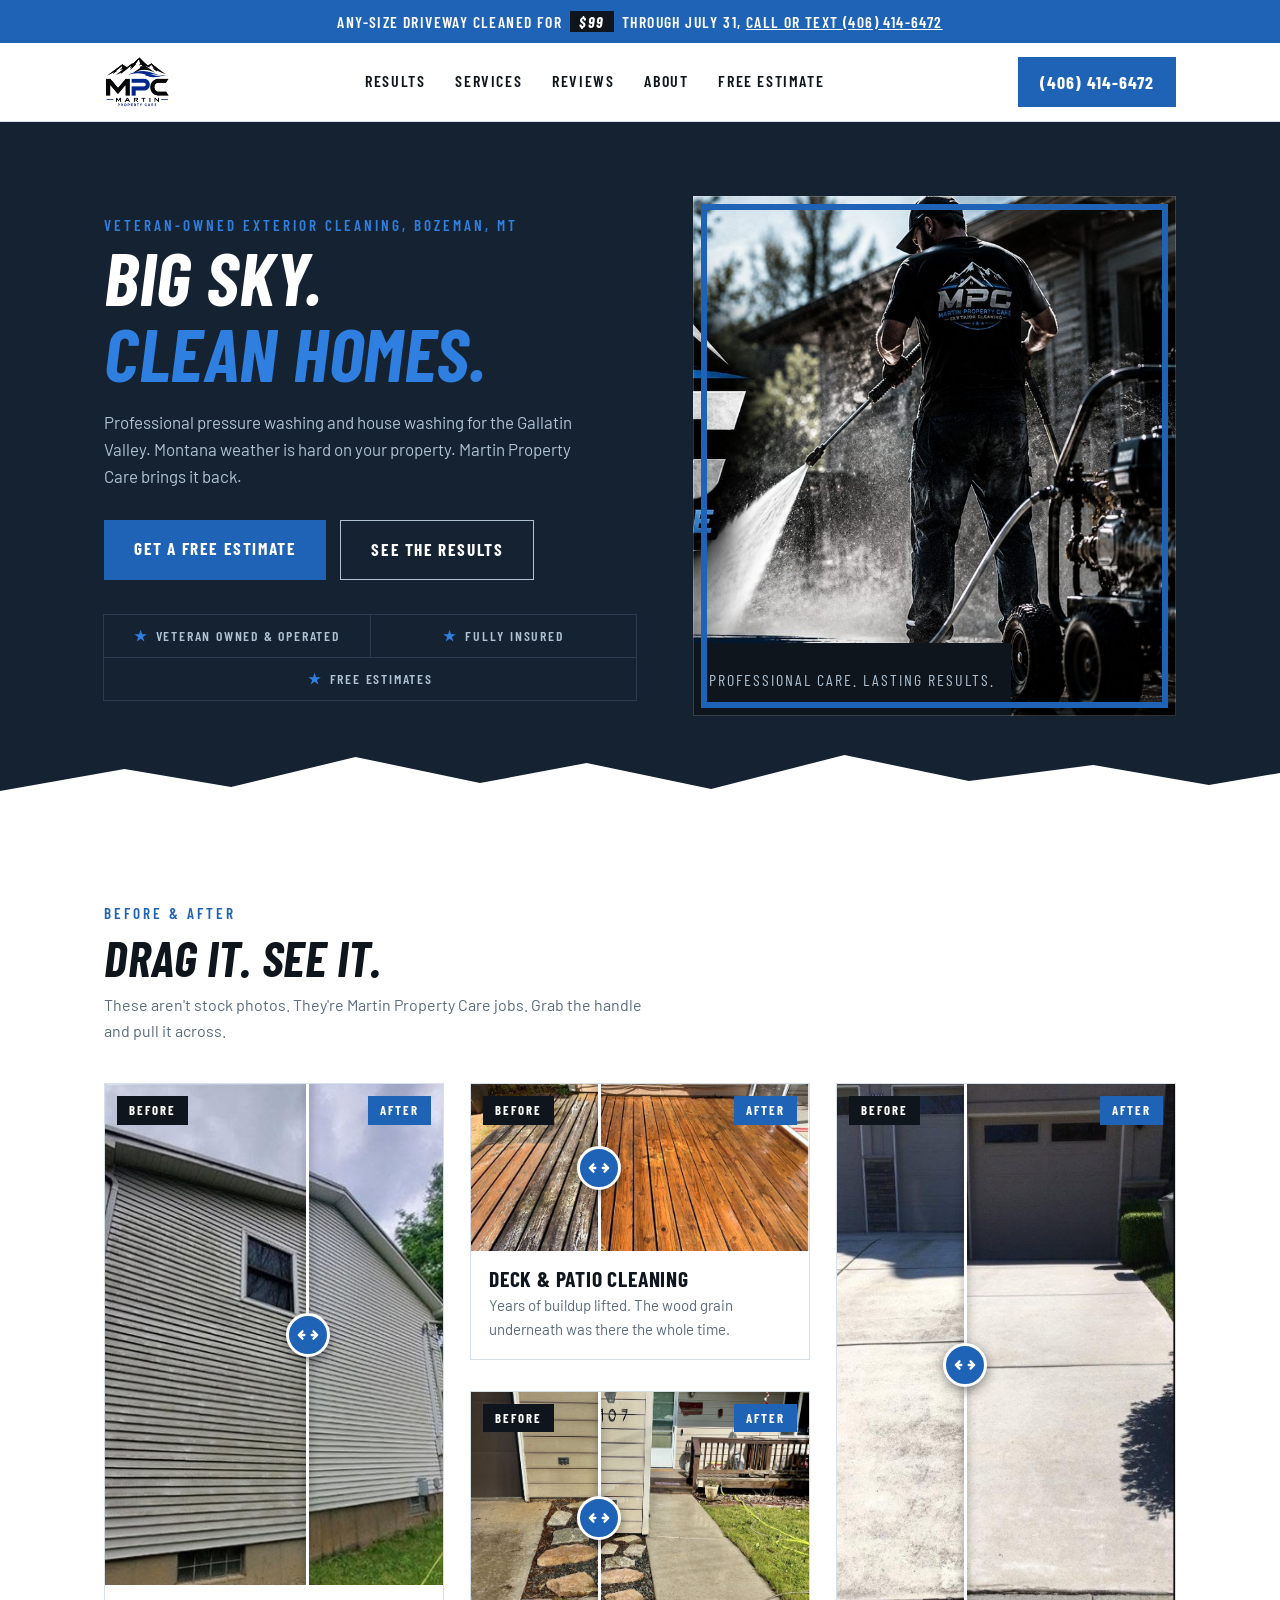
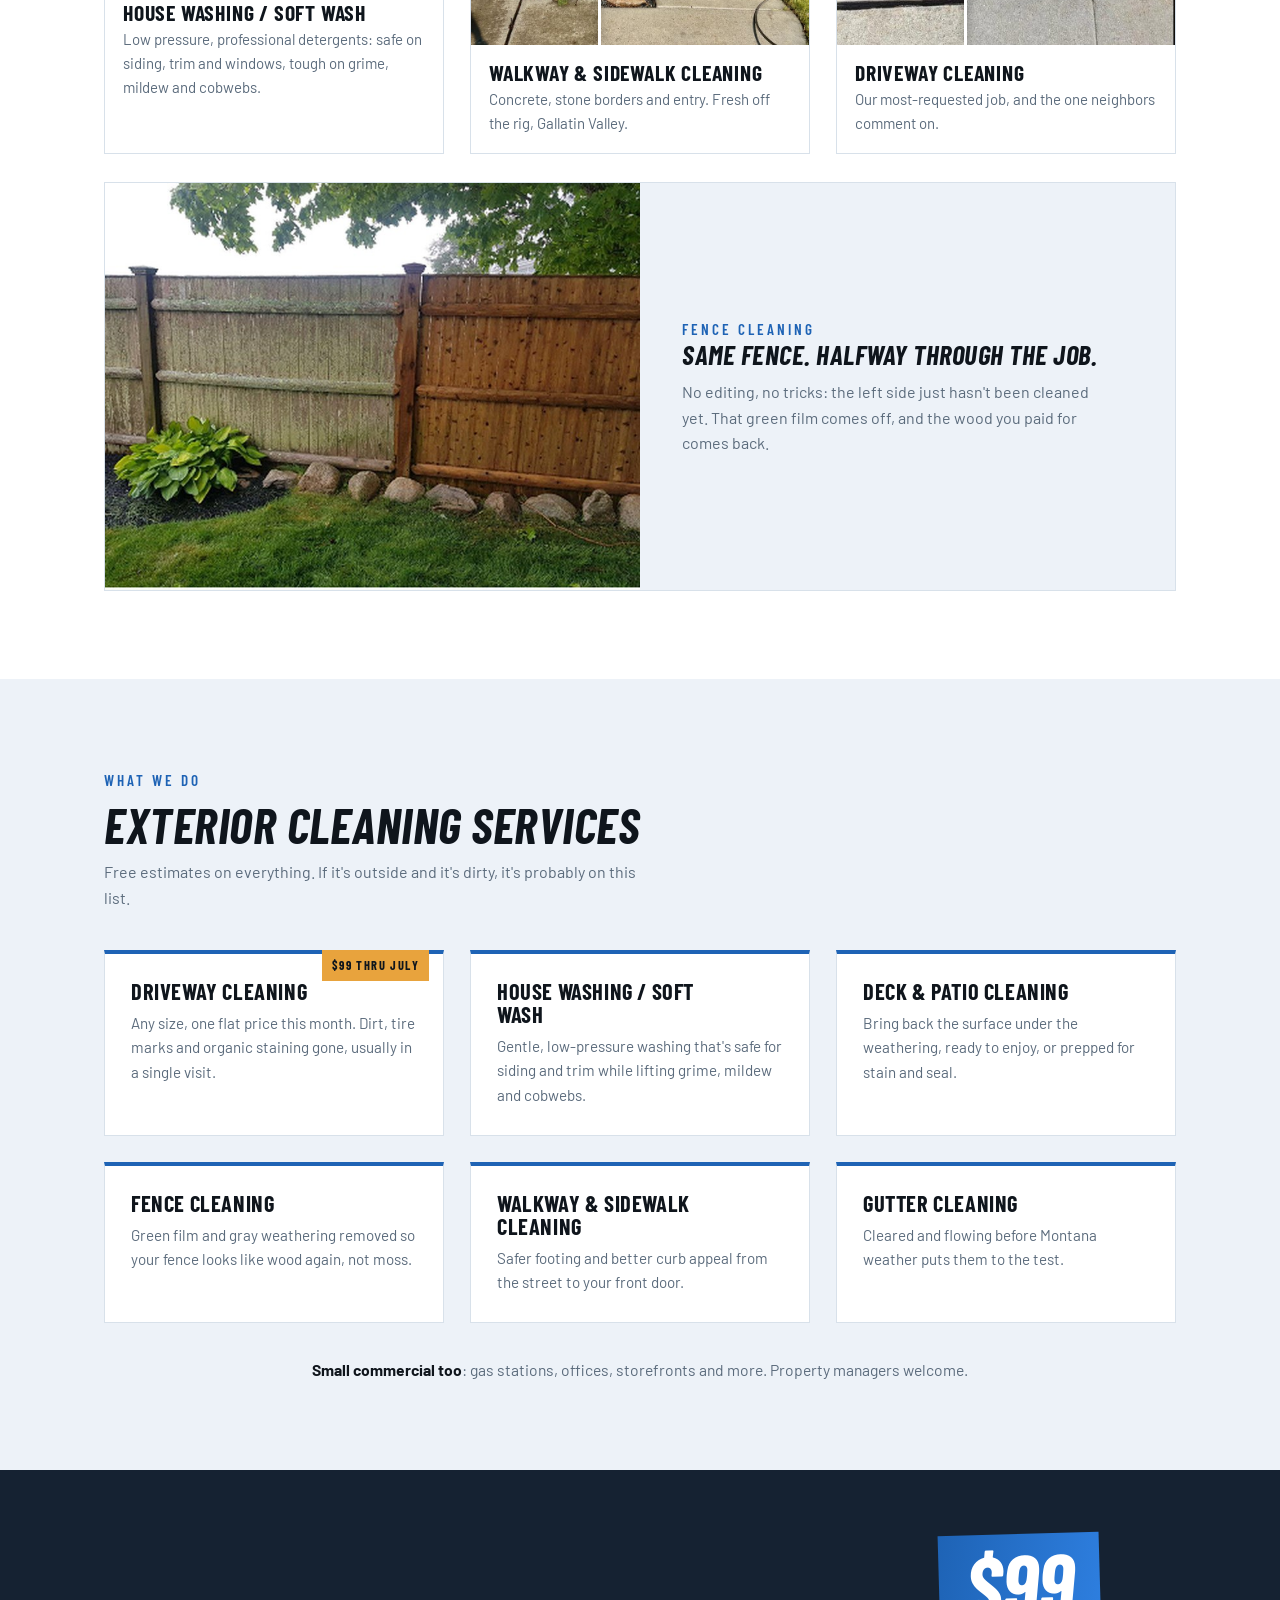
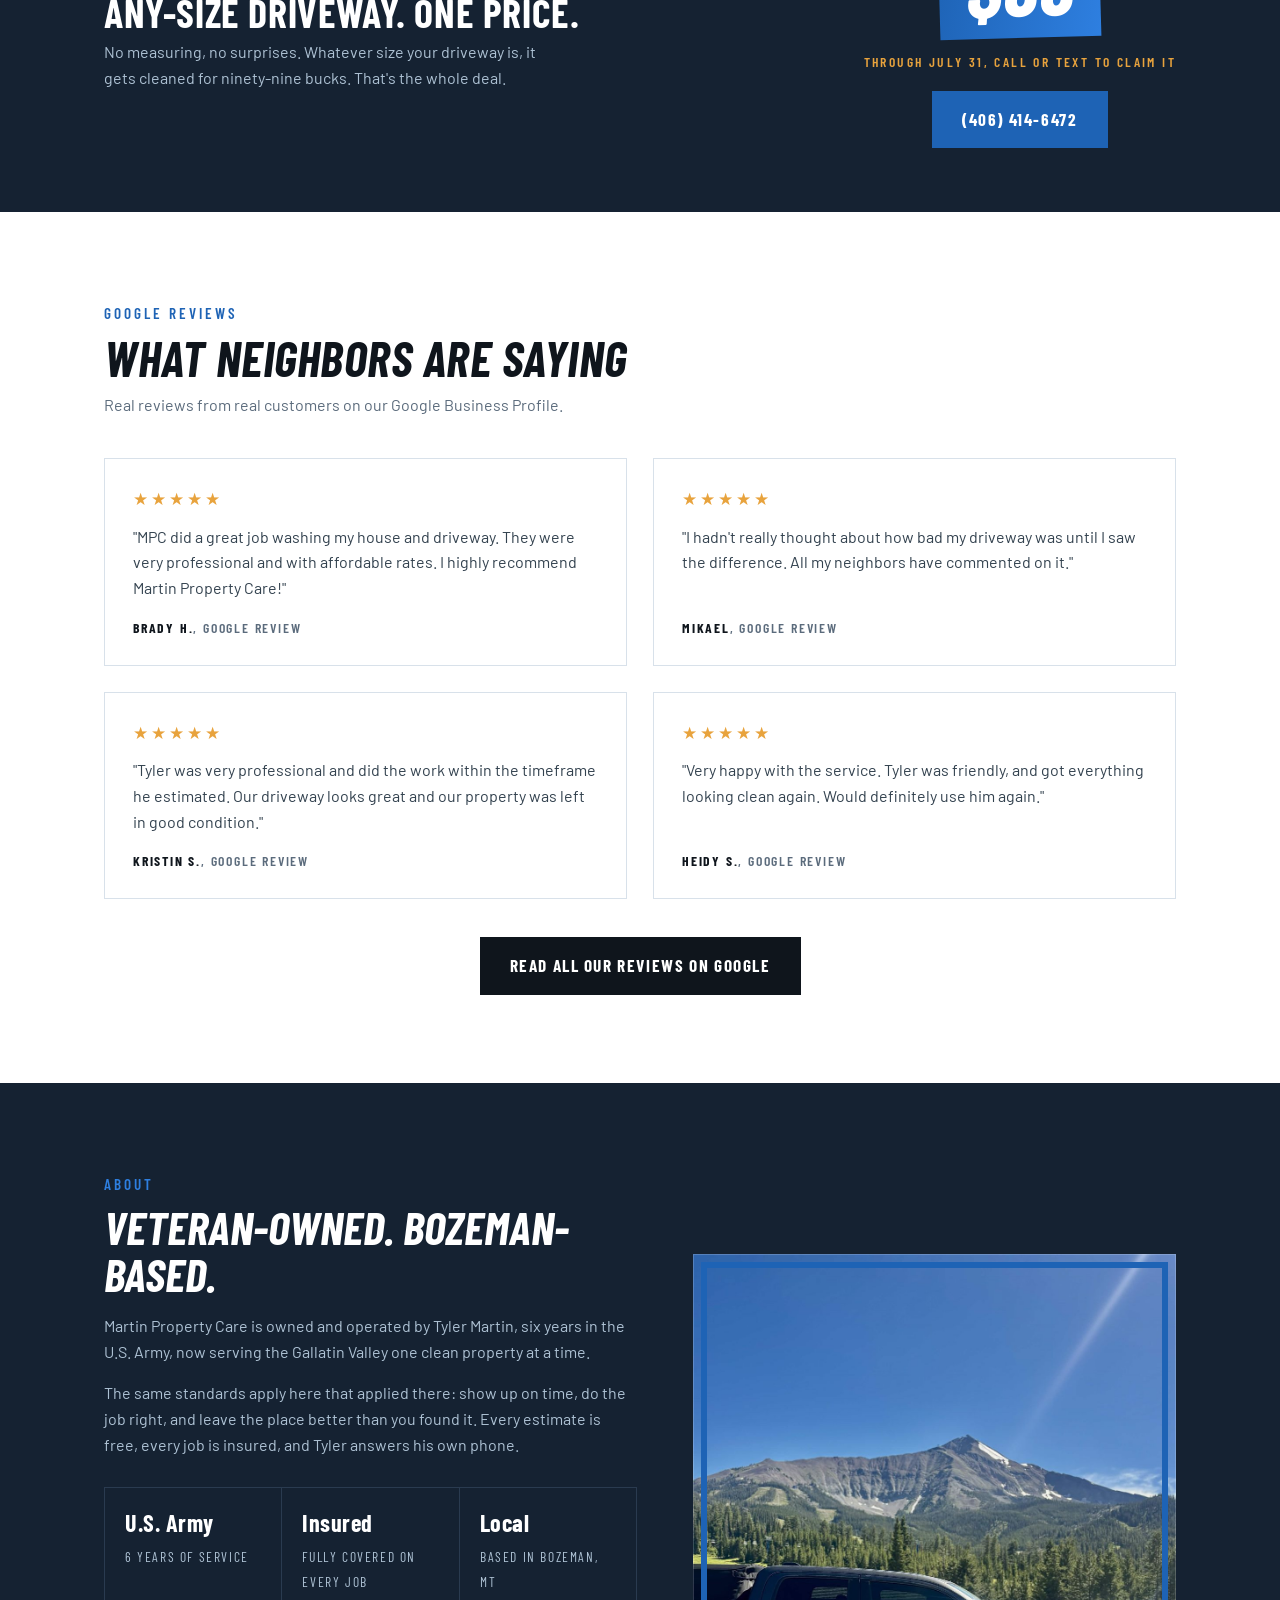
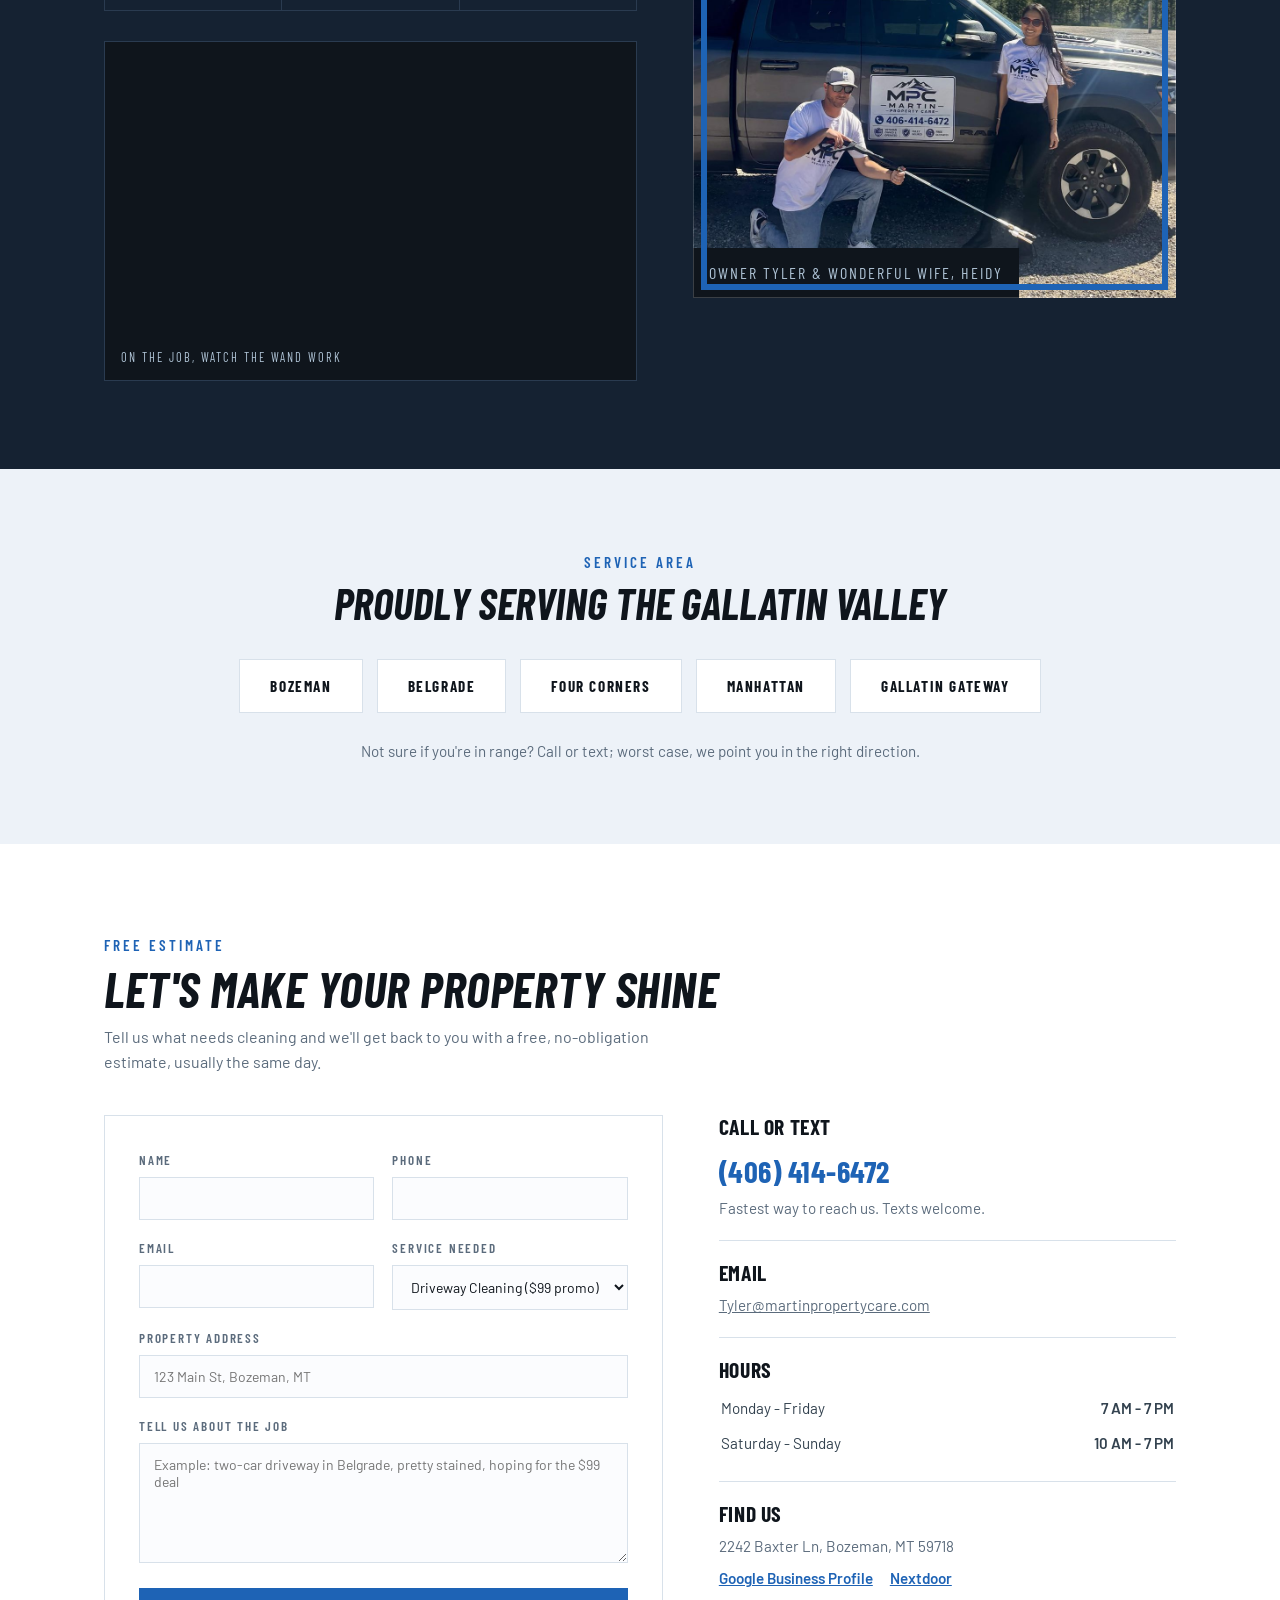
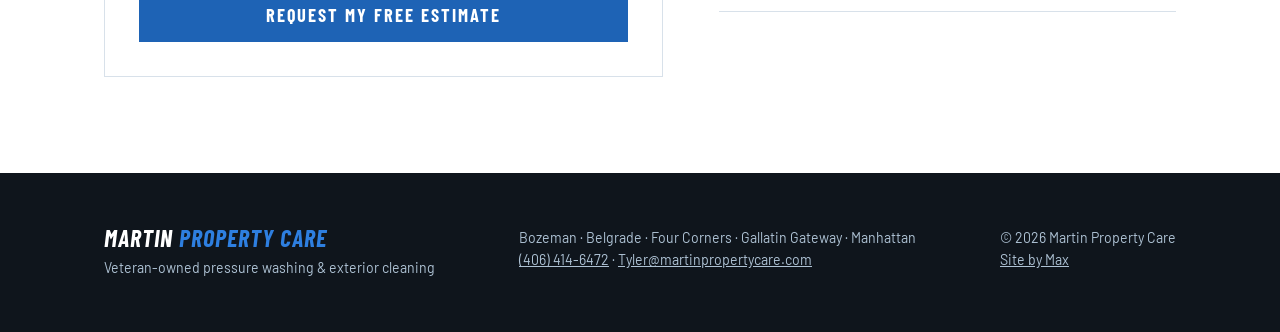
==== commit 0930a5bc: "updated with picture of tyler and heidy" ====
--- a/index.html
+++ b/index.html
@@ -258,12 +258,16 @@
         <div><b>Insured</b><span>Fully covered on every job</span></div>
         <div><b>Local</b><span>Based in Bozeman, MT</span></div>
       </div>
-    </div>
-    <figure class="video-shell">
-      <div class="frame">
-        <iframe src="https://www.facebook.com/plugins/video.php?height=314&href=https%3A%2F%2Fwww.facebook.com%2Freel%2F1021458323613767%2F&show_text=false&width=560&t=0" title="Martin Property Care pressure washing in action" loading="lazy" allow="autoplay; clipboard-write; encrypted-media; picture-in-picture; web-share" allowfullscreen></iframe>
-      </div>
-      <figcaption>On the job, watch the wand work</figcaption>
+      <figure class="video-shell">
+        <div class="frame">
+          <iframe src="https://www.facebook.com/plugins/video.php?height=314&href=https%3A%2F%2Fwww.facebook.com%2Freel%2F1021458323613767%2F&show_text=false&width=560&t=0" title="Martin Property Care pressure washing in action" loading="lazy" allow="autoplay; clipboard-write; encrypted-media; picture-in-picture; web-share" allowfullscreen></iframe>
+        </div>
+        <figcaption>On the job, watch the wand work</figcaption>
+      </figure>
+    </div>
+    <figure class="about-photo">
+      <img src="images/team.jpg" alt="Tyler and Heidy with the Martin Property Care truck in the mountains" width="1100" height="1467" loading="lazy">
+      <figcaption>Owner Tyler &amp; wonderful wife, Heidy</figcaption>
     </figure>
   </div>
 </section>
--- a/css/styles.css
+++ b/css/styles.css
@@ -99,8 +99,9 @@
 }
 .hero-img figcaption{
   position:absolute;left:0;bottom:0;background:var(--ink);color:var(--mist);
-  font-family:'Barlow Condensed',sans-serif;letter-spacing:2px;text-transform:uppercase;font-size:.8rem;
+  font-family:'Barlow Condensed',sans-serif;letter-spacing:2px;text-transform:uppercase;font-size:1rem;
   padding:12px 16px;
+  min-height:14%;display:flex;align-items:center;
 }
 @media(max-width:900px){
   .hero .wrap{grid-template-columns:1fr;padding-top:52px;padding-bottom:80px;gap:40px}
@@ -234,7 +235,20 @@
   display:block;font-family:'Barlow Condensed',sans-serif;font-weight:700;font-size:1.5rem;letter-spacing:.5px;color:#fff;
 }
 .about .facts span{font-size:.85rem;color:var(--mist);text-transform:uppercase;letter-spacing:1.6px;font-family:'Barlow Condensed',sans-serif}
-.video-shell{border:1px solid var(--line-dark);background:var(--ink);padding:10px}
+.about-photo{position:relative}
+.about-photo img{width:100%;height:100%;object-fit:cover;object-position:50% 60%}
+.about-photo::after{
+  content:"";position:absolute;inset:0;
+  border:1px solid rgba(255,255,255,.18);
+  outline:6px solid var(--blue);outline-offset:-14px;
+  pointer-events:none;
+}
+.about-photo figcaption{
+  position:absolute;left:0;bottom:0;background:var(--ink);color:var(--mist);
+  font-family:'Barlow Condensed',sans-serif;letter-spacing:2px;text-transform:uppercase;font-size:1rem;
+  padding:12px 16px;
+}
+.video-shell{border:1px solid var(--line-dark);background:var(--ink);padding:10px;margin-top:30px}
 .video-shell .frame{position:relative;width:100%;aspect-ratio:560/314}
 .video-shell iframe{position:absolute;inset:0;width:100%;height:100%;border:none}
 .video-shell figcaption{
@@ -244,6 +258,7 @@
 @media(max-width:900px){.about .wrap{grid-template-columns:1fr;gap:40px}
   .about .facts div{min-width:100%}
   .about .facts div + div{border-left:none;border-top:1px solid var(--line-dark)}
+  .about-photo img{height:480px}
 }
 
 /* ---------- service area ---------- */
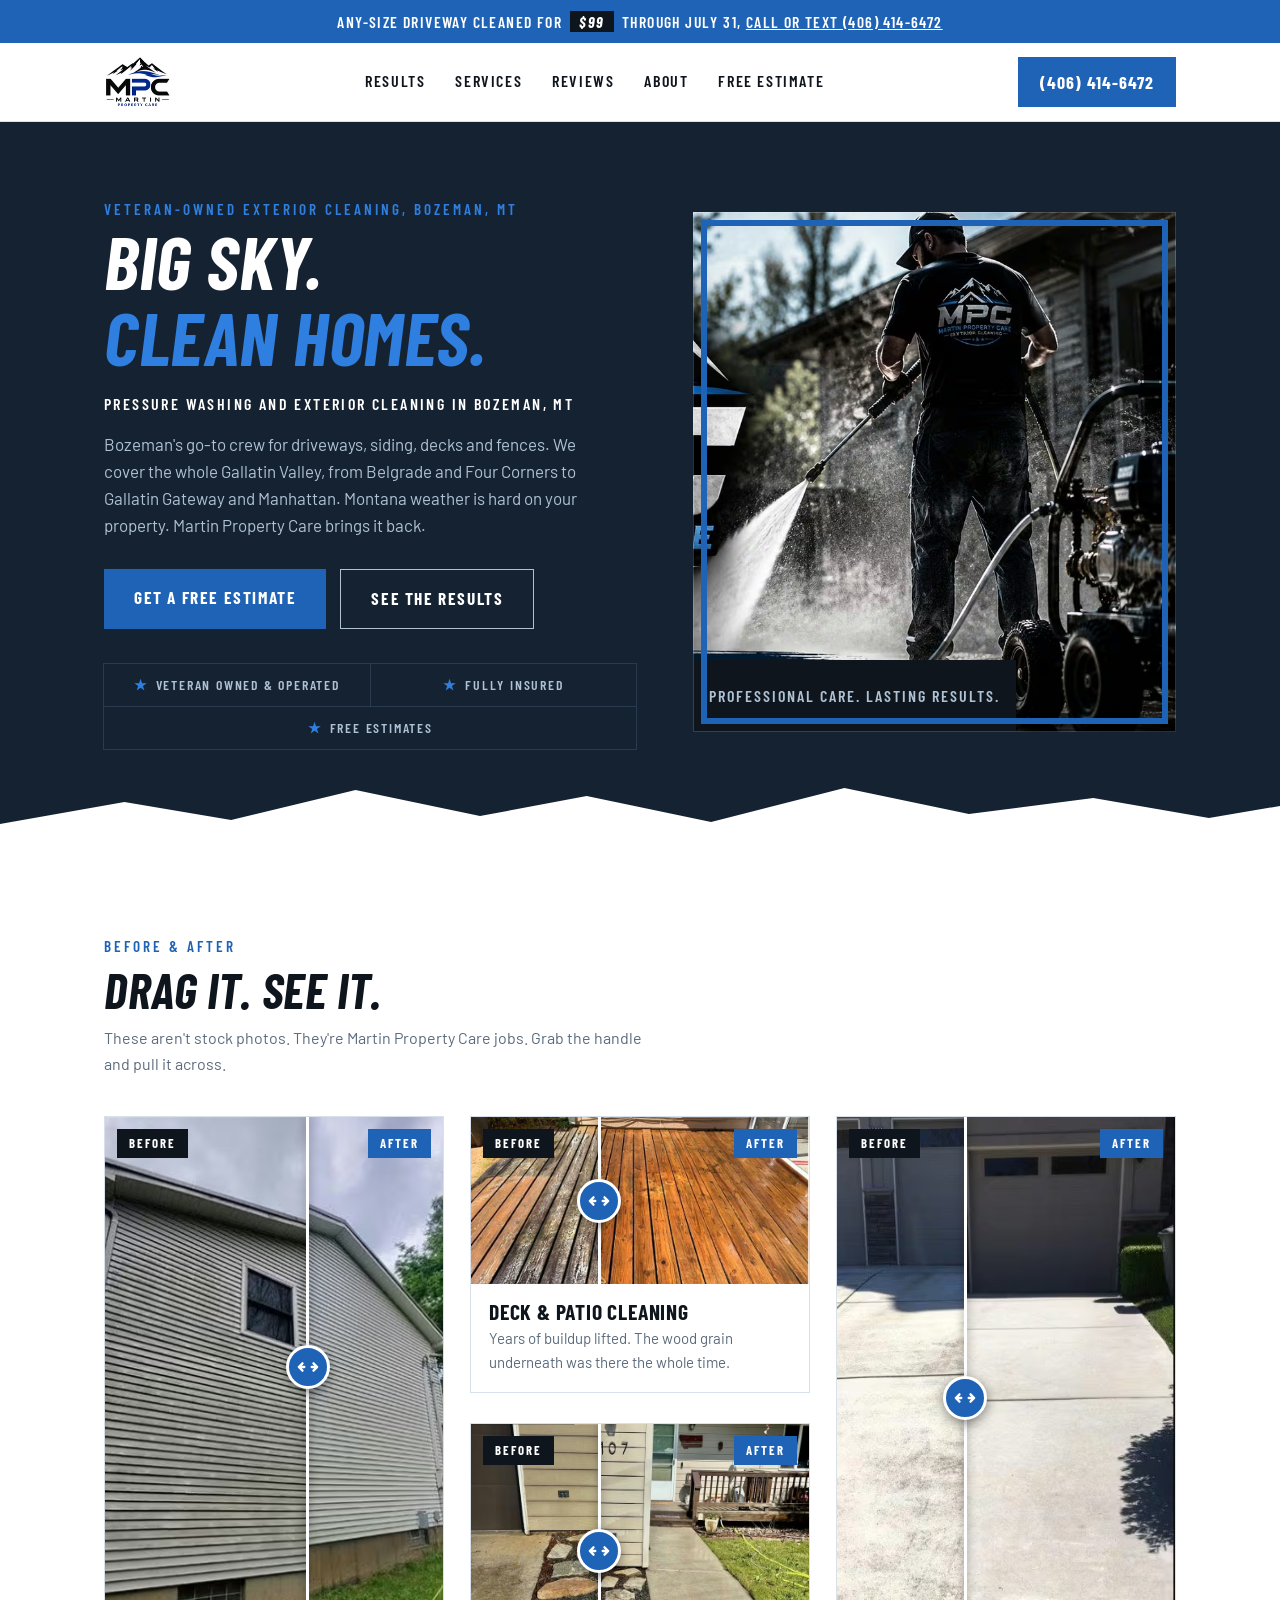
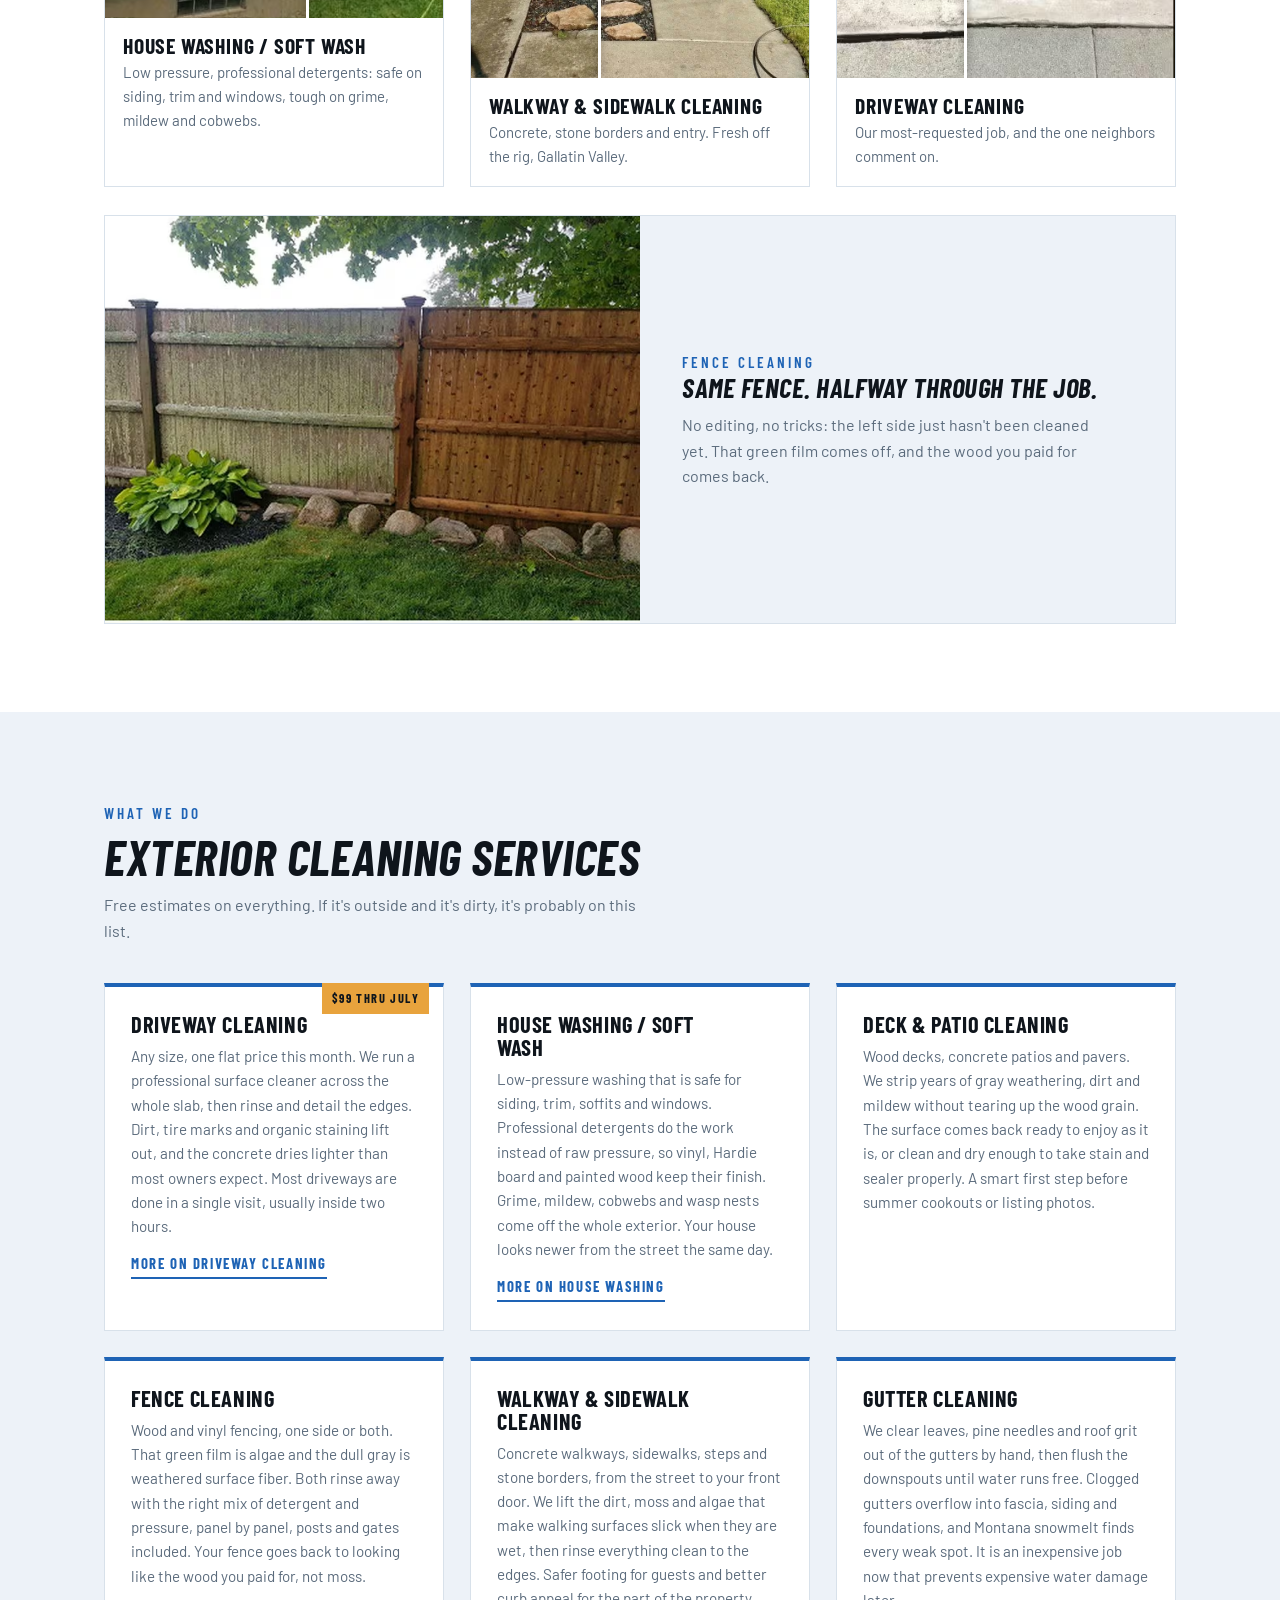
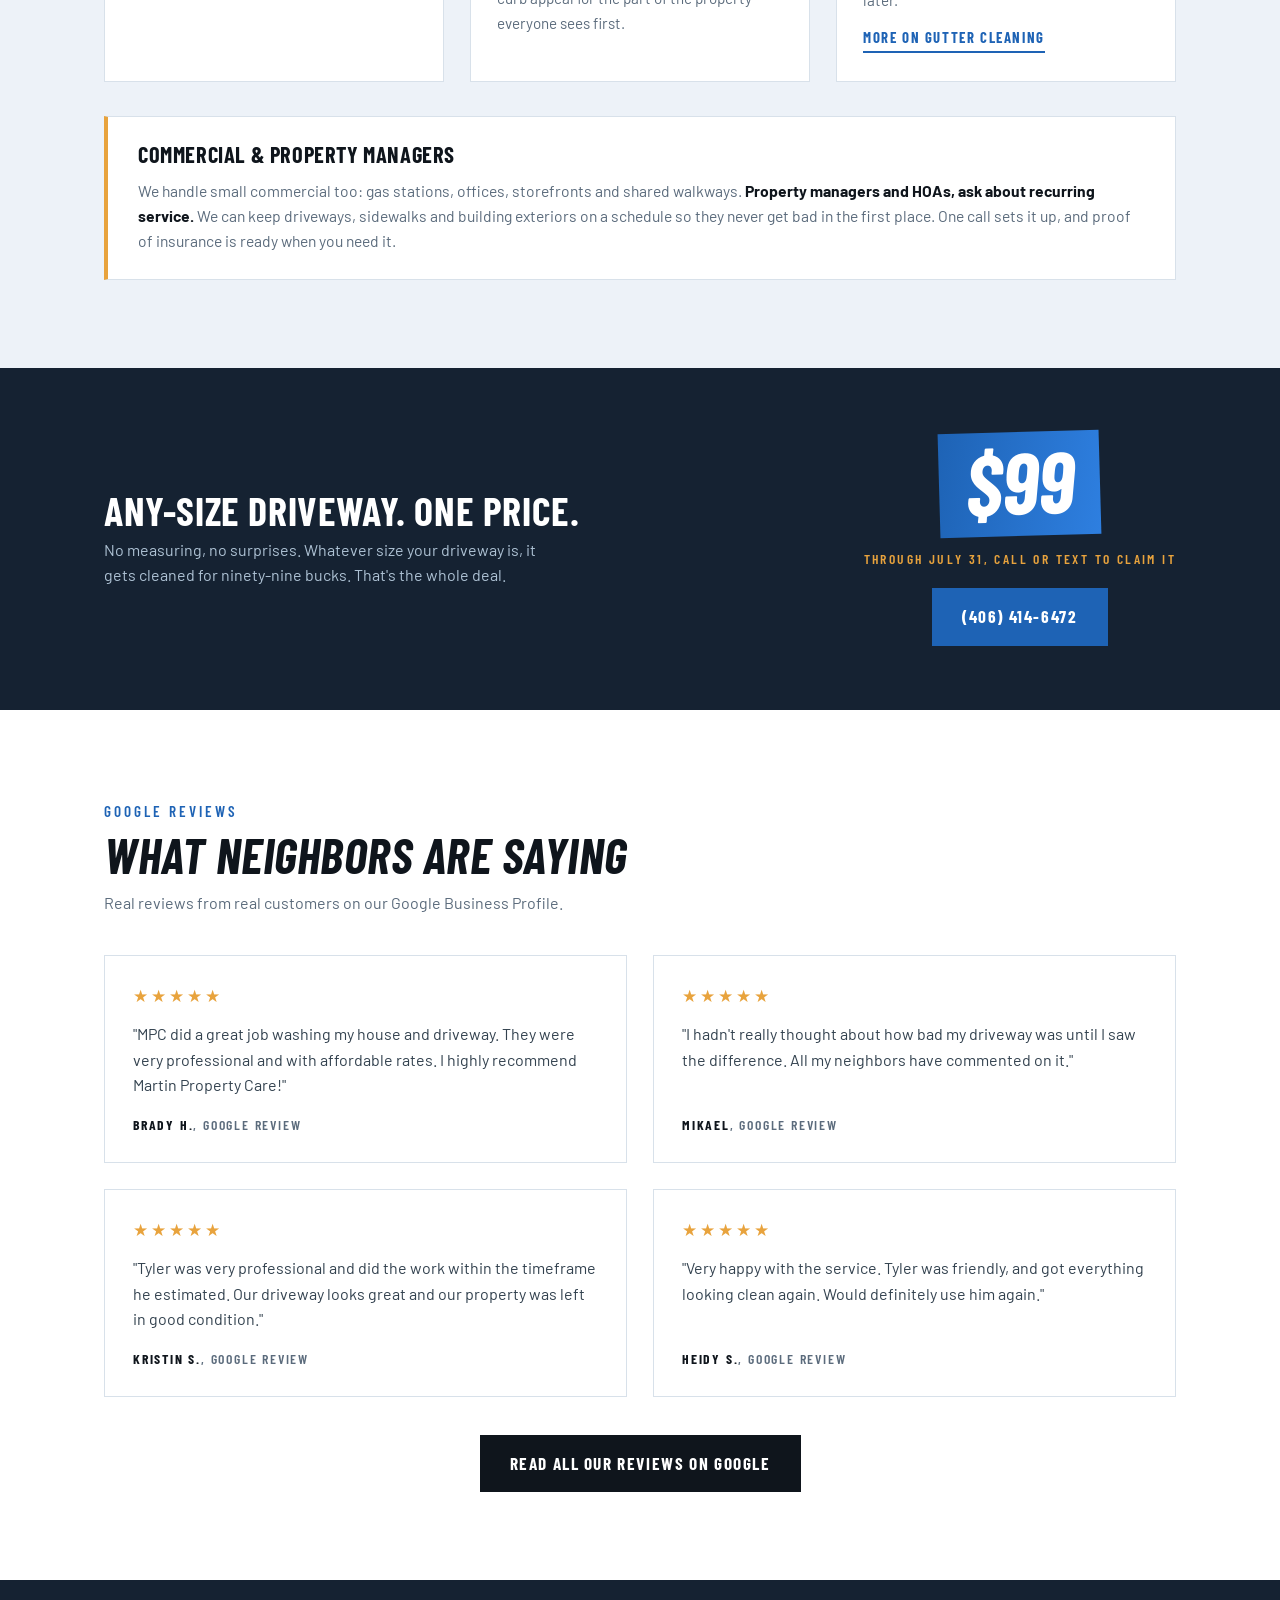
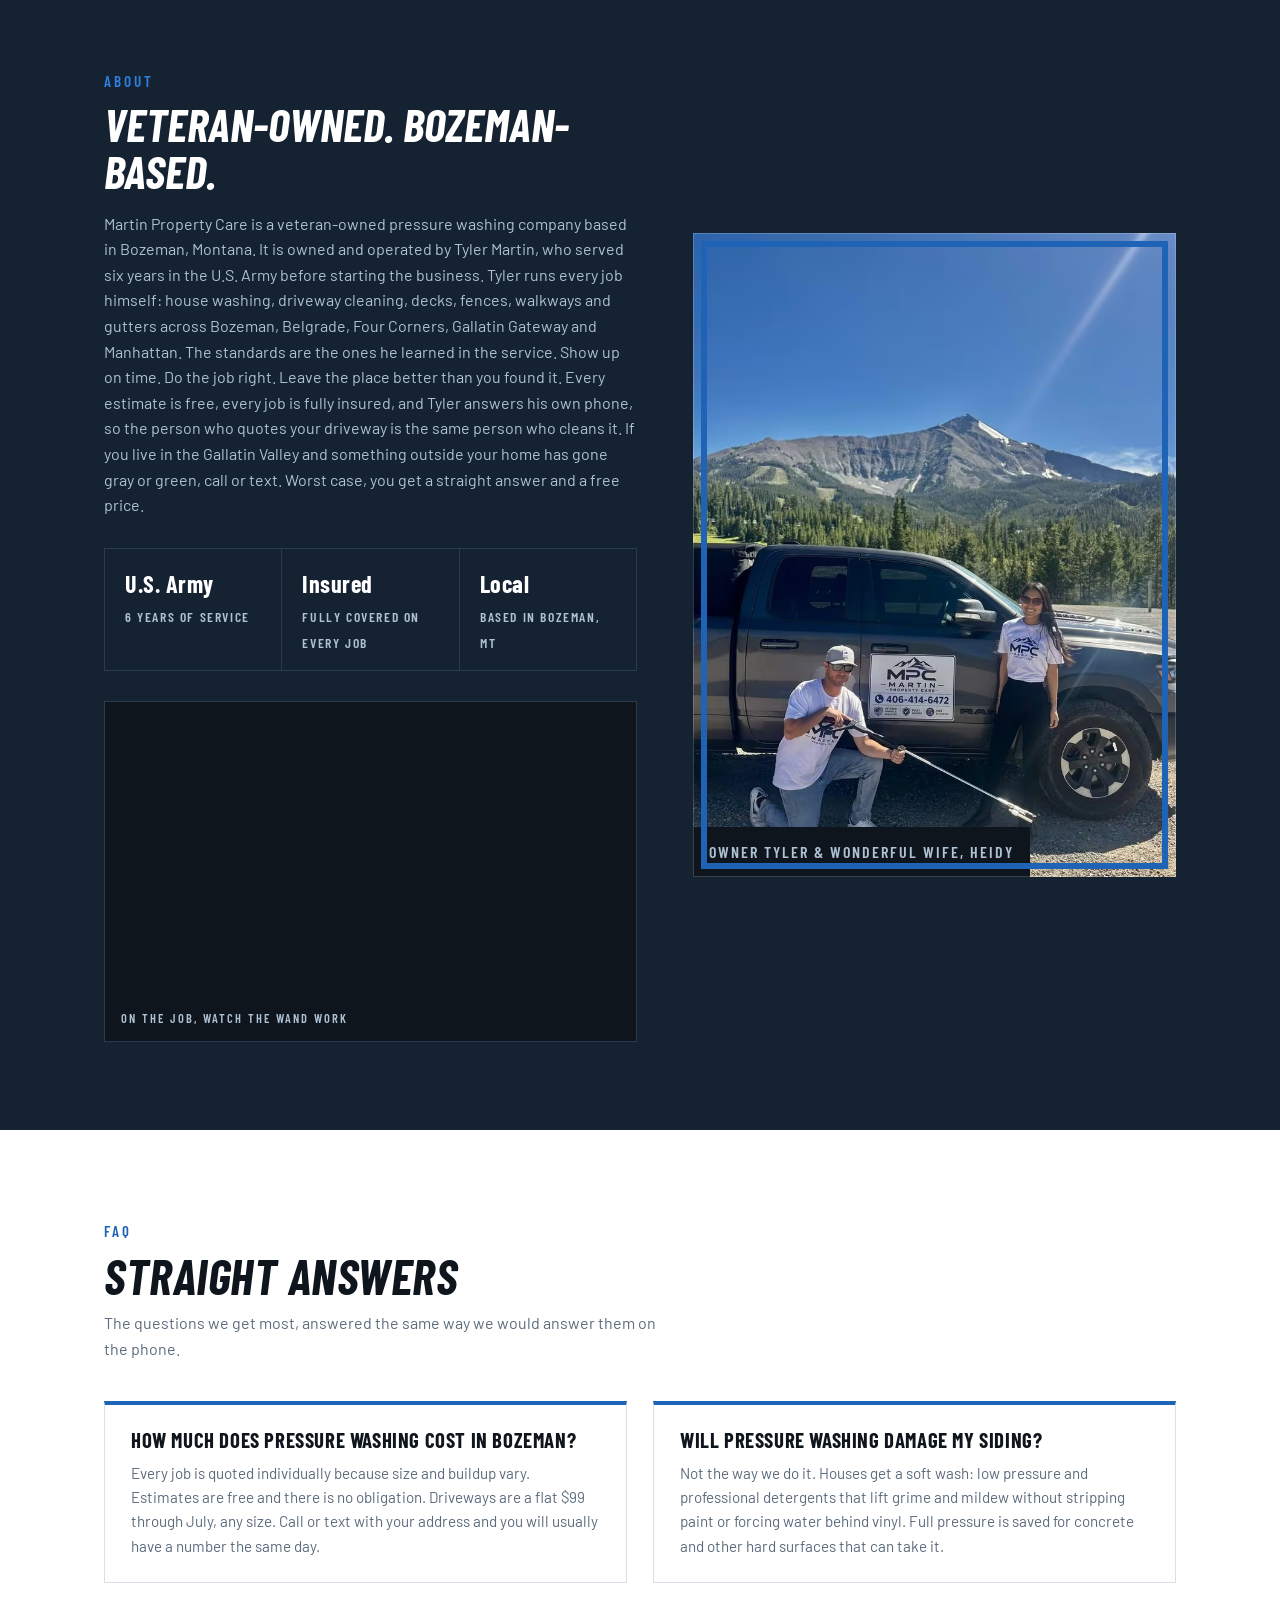
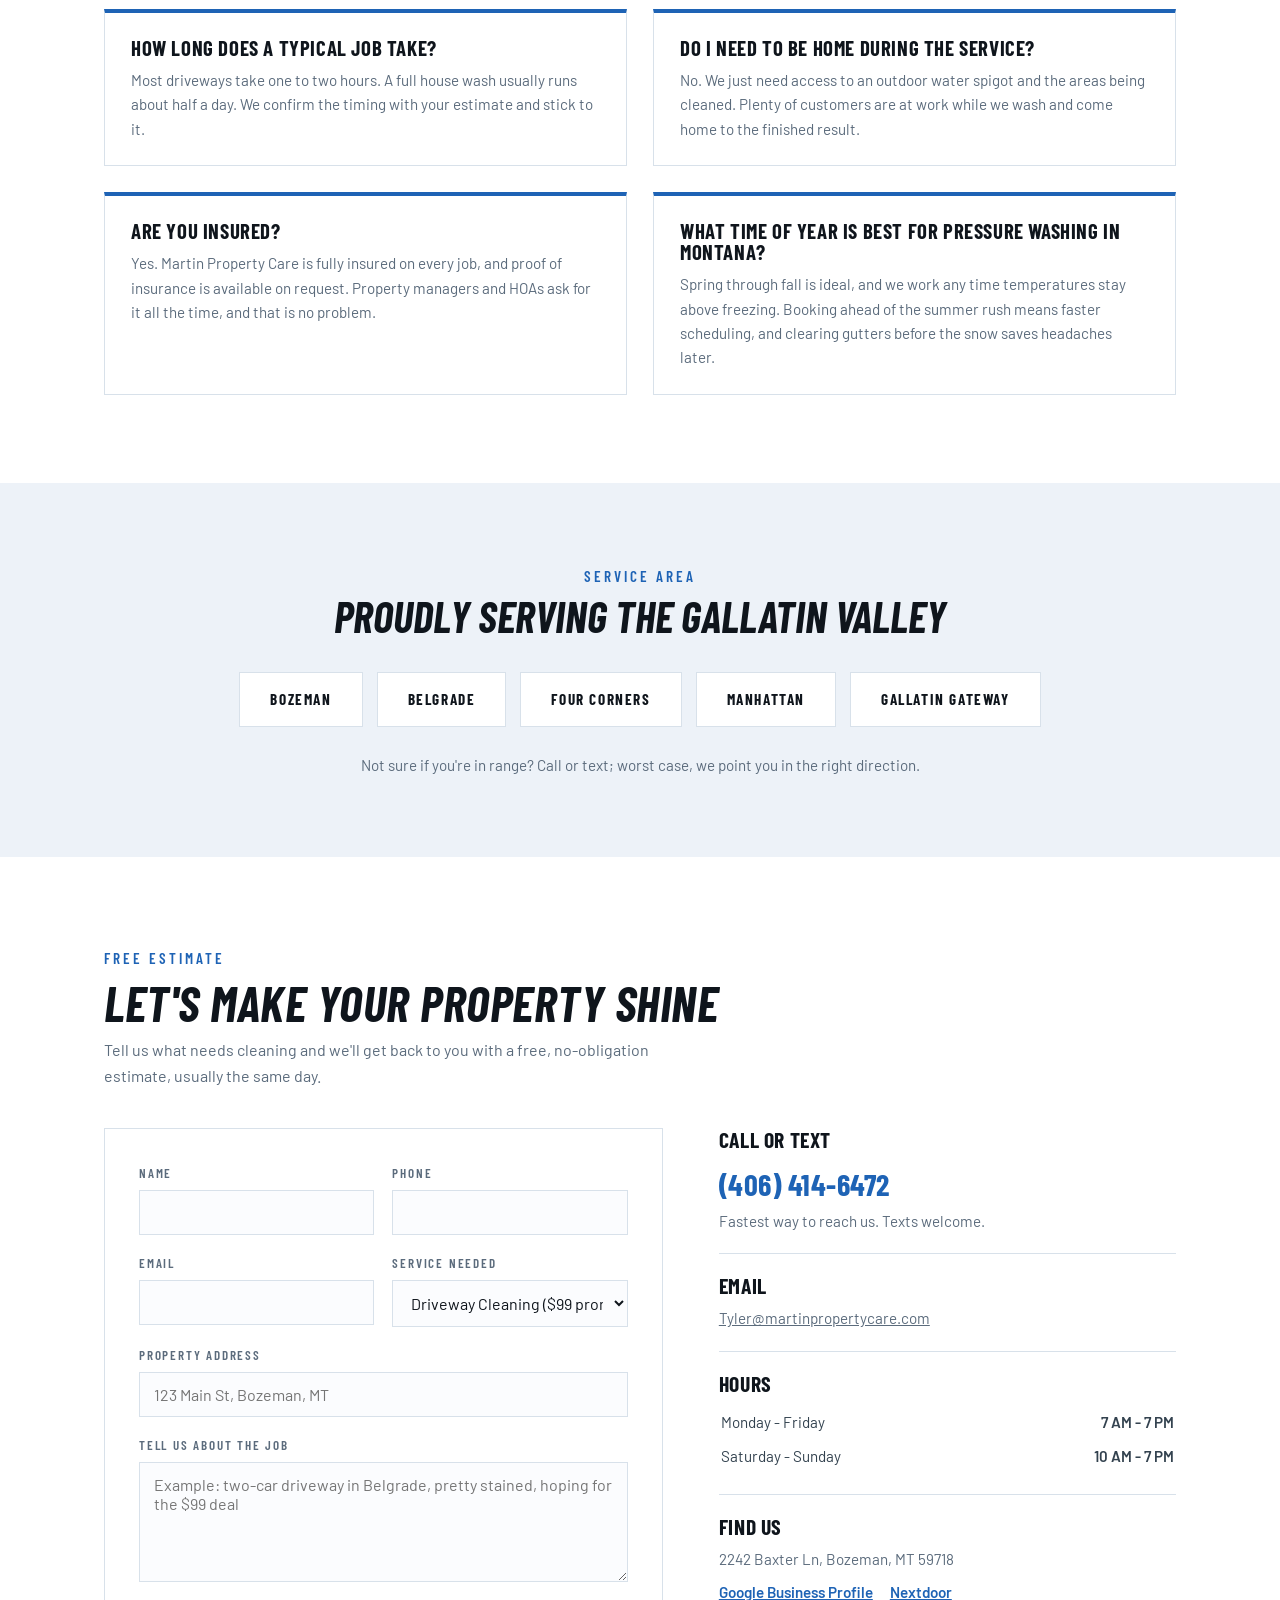
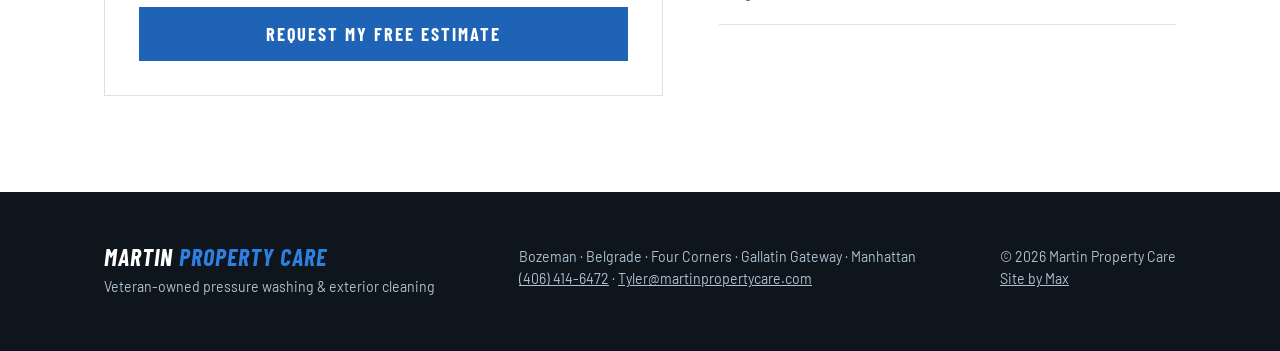
==== commit b910a4c9: "Updated SEO" ====
--- a/index.html
+++ b/index.html
@@ -5,29 +5,90 @@
 <meta name="viewport" content="width=device-width, initial-scale=1.0">
 <title>Martin Property Care | Pressure Washing &amp; Exterior Cleaning in Bozeman, MT</title>
 <meta name="description" content="Veteran-owned pressure washing in Bozeman, Montana. House washing, driveway cleaning, decks, fences and gutters across Bozeman, Belgrade, Four Corners, Gallatin Gateway and Manhattan. Free estimates. Call or text (406) 414-6472.">
+<link rel="canonical" href="https://martinpropertycare.com/">
+<meta property="og:title" content="Martin Property Care | Pressure Washing &amp; Exterior Cleaning in Bozeman, MT">
+<meta property="og:description" content="Veteran-owned pressure washing and exterior cleaning serving Bozeman, Montana and the Gallatin Valley. House washing, driveway cleaning, decks, fences, walkways and gutters. Free estimates. Fully insured.">
+<meta property="og:type" content="website">
+<meta property="og:url" content="https://martinpropertycare.com/">
+<meta property="og:image" content="https://martinpropertycare.com/images/hero.jpg">
+<meta name="twitter:card" content="summary_large_image">
+<meta name="twitter:title" content="Martin Property Care | Pressure Washing &amp; Exterior Cleaning in Bozeman, MT">
+<meta name="twitter:description" content="Veteran-owned pressure washing and exterior cleaning serving Bozeman, Montana and the Gallatin Valley. House washing, driveway cleaning, decks, fences, walkways and gutters. Free estimates. Fully insured.">
+<meta name="twitter:image" content="https://martinpropertycare.com/images/hero.jpg">
+<link rel="icon" href="/favicon.ico" sizes="32x32">
 <link rel="icon" type="image/png" href="images/logo.png">
 <link rel="apple-touch-icon" href="images/logo.png">
-<link rel="preconnect" href="https://fonts.googleapis.com">
-<link rel="preconnect" href="https://fonts.gstatic.com" crossorigin>
-<link href="https://fonts.googleapis.com/css2?family=Barlow+Condensed:ital,wght@0,600;0,700;1,600;1,700&family=Barlow:wght@400;500;600;700&display=swap" rel="stylesheet">
+<link rel="preload" as="image" href="images/hero.avif" type="image/avif" fetchpriority="high">
 <script type="application/ld+json">
 {
   "@context": "https://schema.org",
-  "@type": "LocalBusiness",
+  "@type": ["LocalBusiness", "HomeAndConstructionBusiness"],
   "name": "Martin Property Care",
-  "description": "Veteran-owned pressure washing and exterior cleaning serving Bozeman, Montana and surrounding communities.",
+  "description": "Veteran-owned pressure washing and exterior cleaning serving Bozeman, Montana and the Gallatin Valley. House washing, driveway cleaning, decks, fences, walkways and gutters. Free estimates. Fully insured.",
+  "url": "https://martinpropertycare.com/",
   "telephone": "+14064146472",
   "email": "Tyler@martinpropertycare.com",
-  "address": {"@type": "PostalAddress","streetAddress": "2242 Baxter Ln","addressLocality": "Bozeman","addressRegion": "MT","postalCode": "59718","addressCountry": "US"},
-  "areaServed": ["Bozeman MT","Belgrade MT","Four Corners MT","Gallatin Gateway MT","Manhattan MT"],
+  "logo": {
+    "@type": "ImageObject",
+    "url": "https://martinpropertycare.com/images/logo.png",
+    "width": 140,
+    "height": 56
+  },
+  "image": "https://martinpropertycare.com/images/hero.jpg",
+  "priceRange": "$",
+  "address": {
+    "@type": "PostalAddress",
+    "streetAddress": "2242 Baxter Ln",
+    "addressLocality": "Bozeman",
+    "addressRegion": "MT",
+    "postalCode": "59718",
+    "addressCountry": "US"
+  },
+  "geo": {
+    "@type": "GeoCoordinates",
+    "latitude": 45.7001835,
+    "longitude": -111.1044091
+  },
   "openingHoursSpecification": [
     {"@type":"OpeningHoursSpecification","dayOfWeek":["Monday","Tuesday","Wednesday","Thursday","Friday"],"opens":"07:00","closes":"19:00"},
     {"@type":"OpeningHoursSpecification","dayOfWeek":["Saturday","Sunday"],"opens":"10:00","closes":"19:00"}
   ],
-  "sameAs": ["https://nextdoor.com/page/martin-property-care-bozeman-mt/"]
+  "areaServed": [
+    {"@type":"City","name":"Bozeman","addressRegion":"MT","addressCountry":"US"},
+    {"@type":"City","name":"Belgrade","addressRegion":"MT","addressCountry":"US"},
+    {"@type":"City","name":"Four Corners","addressRegion":"MT","addressCountry":"US"},
+    {"@type":"City","name":"Gallatin Gateway","addressRegion":"MT","addressCountry":"US"},
+    {"@type":"City","name":"Manhattan","addressRegion":"MT","addressCountry":"US"}
+  ],
+  "hasOfferCatalog": {
+    "@type": "OfferCatalog",
+    "name": "Exterior Cleaning Services",
+    "itemListElement": [
+      {"@type":"Offer","itemOffered":{"@type":"Service","name":"Driveway Cleaning","description":"Pressure washing for driveways of any size. Removes dirt, tire marks and organic staining, typically in a single visit.","serviceType":"Pressure Washing","provider":{"@id":"https://martinpropertycare.com/#business"}}},
+      {"@type":"Offer","itemOffered":{"@type":"Service","name":"House Washing / Soft Wash","description":"Low-pressure soft washing safe for siding and trim. Removes grime, mildew and cobwebs without damaging exterior surfaces.","serviceType":"Soft Washing","provider":{"@id":"https://martinpropertycare.com/#business"}}},
+      {"@type":"Offer","itemOffered":{"@type":"Service","name":"Deck and Patio Cleaning","description":"Pressure washing to restore deck and patio surfaces. Removes years of buildup and preps surfaces for stain or seal.","serviceType":"Pressure Washing","provider":{"@id":"https://martinpropertycare.com/#business"}}},
+      {"@type":"Offer","itemOffered":{"@type":"Service","name":"Fence Cleaning","description":"Removes green film and gray weathering from wood fences, restoring the natural wood appearance.","serviceType":"Pressure Washing","provider":{"@id":"https://martinpropertycare.com/#business"}}},
+      {"@type":"Offer","itemOffered":{"@type":"Service","name":"Walkway and Sidewalk Cleaning","description":"Pressure washing for concrete and stone walkways, sidewalks and entry areas. Improves safety and curb appeal.","serviceType":"Pressure Washing","provider":{"@id":"https://martinpropertycare.com/#business"}}},
+      {"@type":"Offer","itemOffered":{"@type":"Service","name":"Gutter Cleaning","description":"Clears gutters and ensures proper flow before Montana weather puts them to the test.","serviceType":"Gutter Cleaning","provider":{"@id":"https://martinpropertycare.com/#business"}}}
+    ]
+  },
+  "founder": {
+    "@type":"Person",
+    "@id":"https://martinpropertycare.com/#tyler-martin",
+    "name":"Tyler Martin",
+    "jobTitle":"Owner",
+    "description":"U.S. Army veteran with six years of service. Owner and operator of Martin Property Care in Bozeman, MT.",
+    "worksFor":{"@id":"https://martinpropertycare.com/#business"}
+  },
+  "employee": {"@type":"Person","@id":"https://martinpropertycare.com/#tyler-martin","name":"Tyler Martin"},
+  "sameAs": [
+    "https://nextdoor.com/page/martin-property-care-bozeman-mt/",
+    "https://www.facebook.com/reel/1021458323613767/"
+  ],
+  "@id": "https://martinpropertycare.com/#business"
 }
 </script>
-<link rel="stylesheet" href="css/styles.css">
+<link rel="stylesheet" href="css/styles.css?v=1">
 </head>
 <body>
 
@@ -38,9 +99,9 @@
 <header class="site">
   <div class="wrap">
     <a class="logo-link" href="#top" aria-label="Martin Property Care home">
-      <img src="images/logo.png" alt="Martin Property Care, MPC logo with mountains" width="140" height="56">
+      <img src="images/logo.webp" alt="Martin Property Care, MPC logo with mountains" width="135" height="112">
     </a>
-    <nav class="main" aria-label="Main">
+    <nav class="main" id="mainNav" aria-label="Main">
       <a href="#results">Results</a>
       <a href="#services">Services</a>
       <a href="#reviews">Reviews</a>
@@ -48,6 +109,9 @@
       <a href="#contact">Free Estimate</a>
     </nav>
     <a class="hdr-phone" href="tel:4064146472">(406) 414-6472</a>
+    <button class="nav-toggle" type="button" aria-label="Open menu" aria-expanded="false" aria-controls="mainNav">
+      <span></span><span></span><span></span>
+    </button>
   </div>
 </header>
 
@@ -56,7 +120,8 @@
     <div>
       <span class="eyebrow" style="color:var(--bright)">Veteran-Owned Exterior Cleaning, Bozeman, MT</span>
       <h1>Big Sky.<br><span class="alt">Clean Homes.</span></h1>
-      <p class="lede">Professional pressure washing and house washing for the Gallatin Valley. Montana weather is hard on your property. Martin Property Care brings it back.</p>
+      <p class="h1-sub">Pressure washing and exterior cleaning in Bozeman, MT</p>
+      <p class="lede">Bozeman's go-to crew for driveways, siding, decks and fences. We cover the whole Gallatin Valley, from Belgrade and Four Corners to Gallatin Gateway and Manhattan. Montana weather is hard on your property. Martin Property Care brings it back.</p>
       <div class="cta-row">
         <a class="btn btn-blue" href="#contact">Get a Free Estimate</a>
         <a class="btn btn-line" href="#results">See the Results</a>
@@ -68,7 +133,11 @@
       </div>
     </div>
     <figure class="hero-img">
-      <img src="images/hero.jpg" alt="Pressure washing a driveway with professional surface-cleaning equipment" width="762" height="809" fetchpriority="high">
+      <picture>
+        <source srcset="images/hero.avif" type="image/avif">
+        <source srcset="images/hero.webp" type="image/webp">
+        <img src="images/hero.jpg" alt="Pressure washing a driveway with professional surface-cleaning equipment" width="762" height="809" fetchpriority="high">
+      </picture>
       <figcaption>Professional Care. Lasting Results.</figcaption>
     </figure>
   </div>
@@ -90,8 +159,16 @@
     <div class="ba-grid ba-grid-3">
       <div class="ba-card ba-native">
         <div class="ba" style="--pos:38%">
-          <img src="images/siding-after.jpg" alt="House siding bright and clean after a soft wash" width="396" height="550" loading="lazy">
-          <div class="after-wrap"><img src="images/siding-before.jpg" alt="The same siding dulled by grime and organic growth before washing" loading="lazy"></div>
+          <picture>
+            <source srcset="images/siding-after.avif" type="image/avif">
+            <source srcset="images/siding-after.webp" type="image/webp">
+            <img src="images/siding-after.jpg" alt="House siding bright and clean after a soft wash" width="341" height="505" loading="lazy">
+          </picture>
+          <div class="after-wrap"><picture>
+            <source srcset="images/siding-before.avif" type="image/avif">
+            <source srcset="images/siding-before.webp" type="image/webp">
+            <img src="images/siding-before.jpg" alt="The same siding dulled by grime and organic growth before washing" width="342" height="505" loading="lazy">
+          </picture></div>
           <div class="bar"><div class="grip"><svg viewBox="0 0 24 24"><path d="M8 12 H2 M2 12 l4-4 M2 12 l4 4 M16 12 h6 M22 12 l-4-4 M22 12 l-4 4"/></svg></div></div>
           <span class="lbl lbl-b">Before</span><span class="lbl lbl-a">After</span>
           <input type="range" min="0" max="100" value="38" step="0.5" aria-label="Compare house siding before and after washing">
@@ -105,8 +182,16 @@
       <div class="ba-stack">
         <div class="ba-card ba-native">
           <div class="ba" style="--pos:38%">
-            <img src="images/deck-after.jpg" alt="Deck with the wood grain restored after cleaning" width="836" height="412" loading="lazy">
-            <div class="after-wrap"><img src="images/deck-before.jpg" alt="The same deck boards dark with weathered buildup before cleaning" loading="lazy"></div>
+            <picture>
+              <source srcset="images/deck-after.avif" type="image/avif">
+              <source srcset="images/deck-after.webp" type="image/webp">
+              <img src="images/deck-after.jpg" alt="Deck with the wood grain restored after cleaning" width="836" height="412" loading="lazy">
+            </picture>
+            <div class="after-wrap"><picture>
+              <source srcset="images/deck-before.avif" type="image/avif">
+              <source srcset="images/deck-before.webp" type="image/webp">
+              <img src="images/deck-before.jpg" alt="The same deck boards dark with weathered buildup before cleaning" width="836" height="412" loading="lazy">
+            </picture></div>
             <div class="bar"><div class="grip"><svg viewBox="0 0 24 24"><path d="M8 12 H2 M2 12 l4-4 M2 12 l4 4 M16 12 h6 M22 12 l-4-4 M22 12 l-4 4"/></svg></div></div>
             <span class="lbl lbl-b">Before</span><span class="lbl lbl-a">After</span>
             <input type="range" min="0" max="100" value="38" step="0.5" aria-label="Compare deck before and after cleaning">
@@ -119,8 +204,16 @@
 
         <div class="ba-card ba-compact">
           <div class="ba" style="--pos:38%">
-            <img src="images/walkup-after.jpg" alt="Clean walkway and entry, freshly washed" width="825" height="1100" loading="lazy">
-            <div class="after-wrap"><img src="images/walkup-before.jpg" alt="The same walkway and entry before this cleaning visit" loading="lazy"></div>
+            <picture>
+              <source srcset="images/walkup-after.avif" type="image/avif">
+              <source srcset="images/walkup-after.webp" type="image/webp">
+              <img src="images/walkup-after.jpg" alt="Clean walkway and entry, freshly washed" width="800" height="1067" loading="lazy">
+            </picture>
+            <div class="after-wrap"><picture>
+              <source srcset="images/walkup-before.avif" type="image/avif">
+              <source srcset="images/walkup-before.webp" type="image/webp">
+              <img src="images/walkup-before.jpg" alt="The same walkway and entry before this cleaning visit" width="800" height="1067" loading="lazy">
+            </picture></div>
             <div class="bar"><div class="grip"><svg viewBox="0 0 24 24"><path d="M8 12 H2 M2 12 l4-4 M2 12 l4 4 M16 12 h6 M22 12 l-4-4 M22 12 l-4 4"/></svg></div></div>
             <span class="lbl lbl-b">Before</span><span class="lbl lbl-a">After</span>
             <input type="range" min="0" max="100" value="38" step="0.5" aria-label="Compare walkway before and after cleaning">
@@ -134,8 +227,16 @@
 
       <div class="ba-card ba-native">
         <div class="ba" style="--pos:38%">
-          <img src="images/driveway-after.jpg" alt="Driveway uniform and clean after pressure washing" width="412" height="572" loading="lazy">
-          <div class="after-wrap"><img src="images/driveway-before.jpg" alt="The same driveway covered in dirt and organic staining before cleaning" loading="lazy"></div>
+          <picture>
+            <source srcset="images/driveway-after.avif" type="image/avif">
+            <source srcset="images/driveway-after.webp" type="image/webp">
+            <img src="images/driveway-after.jpg" alt="Driveway uniform and clean after pressure washing" width="416" height="690" loading="lazy">
+          </picture>
+          <div class="after-wrap"><picture>
+            <source srcset="images/driveway-before.avif" type="image/avif">
+            <source srcset="images/driveway-before.webp" type="image/webp">
+            <img src="images/driveway-before.jpg" alt="The same driveway covered in dirt and organic staining before cleaning" width="414" height="690" loading="lazy">
+          </picture></div>
           <div class="bar"><div class="grip"><svg viewBox="0 0 24 24"><path d="M8 12 H2 M2 12 l4-4 M2 12 l4 4 M16 12 h6 M22 12 l-4-4 M22 12 l-4 4"/></svg></div></div>
           <span class="lbl lbl-b">Before</span><span class="lbl lbl-a">After</span>
           <input type="range" min="0" max="100" value="38" step="0.5" aria-label="Compare driveway before and after cleaning">
@@ -148,7 +249,11 @@
     </div>
 
     <div class="fence-note">
-      <img src="images/fence.jpg" alt="A fence halfway through cleaning: the left half still green with growth, the right half restored to natural wood" loading="lazy">
+      <picture>
+        <source srcset="images/fence.avif" type="image/avif">
+        <source srcset="images/fence.webp" type="image/webp">
+        <img src="images/fence.jpg" alt="A fence halfway through cleaning: the left half still green with growth, the right half restored to natural wood" width="826" height="628" loading="lazy">
+      </picture>
       <div class="txt">
         <span class="eyebrow">Fence Cleaning</span>
         <h3>Same fence. Halfway through the job.</h3>
@@ -169,31 +274,37 @@
       <div class="svc">
         <span class="tag">$99 thru July</span>
         <h3>Driveway Cleaning</h3>
-        <p>Any size, one flat price this month. Dirt, tire marks and organic staining gone, usually in a single visit.</p>
+        <p>Any size, one flat price this month. We run a professional surface cleaner across the whole slab, then rinse and detail the edges. Dirt, tire marks and organic staining lift out, and the concrete dries lighter than most owners expect. Most driveways are done in a single visit, usually inside two hours.</p>
+        <a class="more" href="/driveway-cleaning-bozeman-mt/">More on driveway cleaning</a>
       </div>
       <div class="svc">
         <!-- <span class="tag blue">Most Popular</span> -->
         <h3>House Washing / Soft Wash</h3>
-        <p>Gentle, low-pressure washing that's safe for siding and trim while lifting grime, mildew and cobwebs.</p>
+        <p>Low-pressure washing that is safe for siding, trim, soffits and windows. Professional detergents do the work instead of raw pressure, so vinyl, Hardie board and painted wood keep their finish. Grime, mildew, cobwebs and wasp nests come off the whole exterior. Your house looks newer from the street the same day.</p>
+        <a class="more" href="/house-washing-soft-wash-bozeman-mt/">More on house washing</a>
       </div>
       <div class="svc">
         <h3>Deck &amp; Patio Cleaning</h3>
-        <p>Bring back the surface under the weathering, ready to enjoy, or prepped for stain and seal.</p>
+        <p>Wood decks, concrete patios and pavers. We strip years of gray weathering, dirt and mildew without tearing up the wood grain. The surface comes back ready to enjoy as it is, or clean and dry enough to take stain and sealer properly. A smart first step before summer cookouts or listing photos.</p>
       </div>
       <div class="svc">
         <h3>Fence Cleaning</h3>
-        <p>Green film and gray weathering removed so your fence looks like wood again, not moss.</p>
+        <p>Wood and vinyl fencing, one side or both. That green film is algae and the dull gray is weathered surface fiber. Both rinse away with the right mix of detergent and pressure, panel by panel, posts and gates included. Your fence goes back to looking like the wood you paid for, not moss.</p>
       </div>
       <div class="svc">
         <h3>Walkway &amp; Sidewalk Cleaning</h3>
-        <p>Safer footing and better curb appeal from the street to your front door.</p>
+        <p>Concrete walkways, sidewalks, steps and stone borders, from the street to your front door. We lift the dirt, moss and algae that make walking surfaces slick when they are wet, then rinse everything clean to the edges. Safer footing for guests and better curb appeal for the part of the property everyone sees first.</p>
       </div>
       <div class="svc">
         <h3>Gutter Cleaning</h3>
-        <p>Cleared and flowing before Montana weather puts them to the test.</p>
-      </div>
-    </div>
-    <p class="commercial"><b>Small commercial too</b>: gas stations, offices, storefronts and more. Property managers welcome.</p>
+        <p>We clear leaves, pine needles and roof grit out of the gutters by hand, then flush the downspouts until water runs free. Clogged gutters overflow into fascia, siding and foundations, and Montana snowmelt finds every weak spot. It is an inexpensive job now that prevents expensive water damage later.</p>
+        <a class="more" href="/gutter-cleaning-bozeman-mt/">More on gutter cleaning</a>
+      </div>
+    </div>
+    <div class="commercial">
+      <h3>Commercial &amp; Property Managers</h3>
+      <p>We handle small commercial too: gas stations, offices, storefronts and shared walkways. <b>Property managers and HOAs, ask about recurring service.</b> We can keep driveways, sidewalks and building exteriors on a schedule so they never get bad in the first place. One call sets it up, and proof of insurance is ready when you need it.</p>
+    </div>
   </div>
 </section>
 
@@ -251,8 +362,7 @@
     <div>
       <span class="eyebrow">About</span>
       <h2>Veteran-Owned. Bozeman-Based.</h2>
-      <p>Martin Property Care is owned and operated by Tyler Martin, six years in the U.S. Army, now serving the Gallatin Valley one clean property at a time.</p>
-      <p>The same standards apply here that applied there: show up on time, do the job right, and leave the place better than you found it. Every estimate is free, every job is insured, and Tyler answers his own phone.</p>
+      <p>Martin Property Care is a veteran-owned pressure washing company based in Bozeman, Montana. It is owned and operated by Tyler Martin, who served six years in the U.S. Army before starting the business. Tyler runs every job himself: house washing, driveway cleaning, decks, fences, walkways and gutters across Bozeman, Belgrade, Four Corners, Gallatin Gateway and Manhattan. The standards are the ones he learned in the service. Show up on time. Do the job right. Leave the place better than you found it. Every estimate is free, every job is fully insured, and Tyler answers his own phone, so the person who quotes your driveway is the same person who cleans it. If you live in the Gallatin Valley and something outside your home has gone gray or green, call or text. Worst case, you get a straight answer and a free price.</p>
       <div class="facts">
         <div><b>U.S. Army</b><span>6 years of service</span></div>
         <div><b>Insured</b><span>Fully covered on every job</span></div>
@@ -266,9 +376,49 @@
       </figure>
     </div>
     <figure class="about-photo">
-      <img src="images/team.jpg" alt="Tyler and Heidy with the Martin Property Care truck in the mountains" width="1100" height="1467" loading="lazy">
+      <picture>
+        <source srcset="images/team.avif" type="image/avif">
+        <source srcset="images/team.webp" type="image/webp">
+        <img src="images/team.jpg" alt="Tyler and Heidy with the Martin Property Care truck in the mountains" width="800" height="1067" loading="lazy">
+      </picture>
       <figcaption>Owner Tyler &amp; wonderful wife, Heidy</figcaption>
     </figure>
+  </div>
+</section>
+
+<section class="faq" id="faq">
+  <div class="wrap">
+    <div class="sec-head">
+      <span class="eyebrow">FAQ</span>
+      <h2>Straight Answers</h2>
+      <p>The questions we get most, answered the same way we would answer them on the phone.</p>
+    </div>
+    <div class="faq-grid">
+      <div class="qa">
+        <h3>How much does pressure washing cost in Bozeman?</h3>
+        <p>Every job is quoted individually because size and buildup vary. Estimates are free and there is no obligation. Driveways are a flat $99 through July, any size. Call or text with your address and you will usually have a number the same day.</p>
+      </div>
+      <div class="qa">
+        <h3>Will pressure washing damage my siding?</h3>
+        <p>Not the way we do it. Houses get a soft wash: low pressure and professional detergents that lift grime and mildew without stripping paint or forcing water behind vinyl. Full pressure is saved for concrete and other hard surfaces that can take it.</p>
+      </div>
+      <div class="qa">
+        <h3>How long does a typical job take?</h3>
+        <p>Most driveways take one to two hours. A full house wash usually runs about half a day. We confirm the timing with your estimate and stick to it.</p>
+      </div>
+      <div class="qa">
+        <h3>Do I need to be home during the service?</h3>
+        <p>No. We just need access to an outdoor water spigot and the areas being cleaned. Plenty of customers are at work while we wash and come home to the finished result.</p>
+      </div>
+      <div class="qa">
+        <h3>Are you insured?</h3>
+        <p>Yes. Martin Property Care is fully insured on every job, and proof of insurance is available on request. Property managers and HOAs ask for it all the time, and that is no problem.</p>
+      </div>
+      <div class="qa">
+        <h3>What time of year is best for pressure washing in Montana?</h3>
+        <p>Spring through fall is ideal, and we work any time temperatures stay above freezing. Booking ahead of the summer rush means faster scheduling, and clearing gutters before the snow saves headaches later.</p>
+      </div>
+    </div>
   </div>
 </section>
 
@@ -384,6 +534,6 @@
   </div>
 </footer>
 
-<script src="js/main.js"></script>
+<script src="js/main.js?v=1"></script>
 </body>
 </html>
--- a/css/styles.css
+++ b/css/styles.css
@@ -1,3 +1,13 @@
+/* ---------- self-hosted fonts (latin subset, from Google Fonts) ---------- */
+@font-face{font-family:'Barlow';font-style:normal;font-weight:400;font-display:swap;src:url('../fonts/barlow-400.woff2') format('woff2');unicode-range:U+0000-00FF, U+0131, U+0152-0153, U+02BB-02BC, U+02C6, U+02DA, U+02DC, U+0304, U+0308, U+0329, U+2000-206F, U+20AC, U+2122, U+2191, U+2193, U+2212, U+2215, U+FEFF, U+FFFD}
+@font-face{font-family:'Barlow';font-style:normal;font-weight:500;font-display:swap;src:url('../fonts/barlow-500.woff2') format('woff2');unicode-range:U+0000-00FF, U+0131, U+0152-0153, U+02BB-02BC, U+02C6, U+02DA, U+02DC, U+0304, U+0308, U+0329, U+2000-206F, U+20AC, U+2122, U+2191, U+2193, U+2212, U+2215, U+FEFF, U+FFFD}
+@font-face{font-family:'Barlow';font-style:normal;font-weight:600;font-display:swap;src:url('../fonts/barlow-600.woff2') format('woff2');unicode-range:U+0000-00FF, U+0131, U+0152-0153, U+02BB-02BC, U+02C6, U+02DA, U+02DC, U+0304, U+0308, U+0329, U+2000-206F, U+20AC, U+2122, U+2191, U+2193, U+2212, U+2215, U+FEFF, U+FFFD}
+@font-face{font-family:'Barlow';font-style:normal;font-weight:700;font-display:swap;src:url('../fonts/barlow-700.woff2') format('woff2');unicode-range:U+0000-00FF, U+0131, U+0152-0153, U+02BB-02BC, U+02C6, U+02DA, U+02DC, U+0304, U+0308, U+0329, U+2000-206F, U+20AC, U+2122, U+2191, U+2193, U+2212, U+2215, U+FEFF, U+FFFD}
+@font-face{font-family:'Barlow Condensed';font-style:italic;font-weight:600;font-display:swap;src:url('../fonts/barlow-condensed-600-italic.woff2') format('woff2');unicode-range:U+0000-00FF, U+0131, U+0152-0153, U+02BB-02BC, U+02C6, U+02DA, U+02DC, U+0304, U+0308, U+0329, U+2000-206F, U+20AC, U+2122, U+2191, U+2193, U+2212, U+2215, U+FEFF, U+FFFD}
+@font-face{font-family:'Barlow Condensed';font-style:italic;font-weight:700;font-display:swap;src:url('../fonts/barlow-condensed-700-italic.woff2') format('woff2');unicode-range:U+0000-00FF, U+0131, U+0152-0153, U+02BB-02BC, U+02C6, U+02DA, U+02DC, U+0304, U+0308, U+0329, U+2000-206F, U+20AC, U+2122, U+2191, U+2193, U+2212, U+2215, U+FEFF, U+FFFD}
+@font-face{font-family:'Barlow Condensed';font-style:normal;font-weight:600;font-display:swap;src:url('../fonts/barlow-condensed-600.woff2') format('woff2');unicode-range:U+0000-00FF, U+0131, U+0152-0153, U+02BB-02BC, U+02C6, U+02DA, U+02DC, U+0304, U+0308, U+0329, U+2000-206F, U+20AC, U+2122, U+2191, U+2193, U+2212, U+2215, U+FEFF, U+FFFD}
+@font-face{font-family:'Barlow Condensed';font-style:normal;font-weight:700;font-display:swap;src:url('../fonts/barlow-condensed-700.woff2') format('woff2');unicode-range:U+0000-00FF, U+0131, U+0152-0153, U+02BB-02BC, U+02C6, U+02DA, U+02DC, U+0304, U+0308, U+0329, U+2000-206F, U+20AC, U+2122, U+2191, U+2193, U+2212, U+2215, U+FEFF, U+FFFD}
+
 :root{
   --ink:#0F151C;
   --navy:#152232;
@@ -19,6 +29,7 @@
 }
 body{font-family:'Barlow',sans-serif;color:var(--ink);background:#fff;line-height:1.6}
 img{max-width:100%;display:block}
+picture{display:contents}
 a{color:inherit}
 .wrap{max-width:1120px;margin:0 auto;padding:0 24px}
 :focus-visible{outline:3px solid var(--bright);outline-offset:2px}
@@ -58,7 +69,30 @@
   transition:background .15s;
 }
 .hdr-phone:hover{background:var(--bright)}
-@media(max-width:900px){nav.main{display:none}}
+.nav-toggle{display:none}
+@media(max-width:900px){
+  nav.main{
+    display:none;position:absolute;top:100%;left:0;right:0;
+    flex-direction:column;gap:0;background:#fff;border-bottom:1px solid var(--line);
+    box-shadow:0 12px 24px rgba(15,21,28,.12);
+  }
+  nav.main.open{display:flex}
+  nav.main a{
+    display:flex;align-items:center;min-height:48px;padding:0 24px;
+    border-bottom:1px solid var(--line);
+  }
+  nav.main a:hover{border-bottom-color:var(--line)}
+  .nav-toggle{
+    display:flex;flex-direction:column;justify-content:center;align-items:center;gap:5px;
+    width:48px;height:48px;background:none;border:1px solid var(--line);cursor:pointer;flex-shrink:0;
+  }
+  .nav-toggle span{display:block;width:22px;height:2.5px;background:var(--ink);transition:transform .15s,opacity .15s}
+  .nav-toggle[aria-expanded="true"] span:nth-child(1){transform:translateY(7.5px) rotate(45deg)}
+  .nav-toggle[aria-expanded="true"] span:nth-child(2){opacity:0}
+  .nav-toggle[aria-expanded="true"] span:nth-child(3){transform:translateY(-7.5px) rotate(-45deg)}
+  .hdr-phone{margin-left:auto;display:inline-flex;align-items:center;min-height:48px}
+  .promo a{display:inline-block;padding:12px 6px;margin:-12px -6px}
+}
 @media(max-width:480px){.logo-link img{height:44px}.hdr-phone{padding:9px 14px;font-size:1rem}}
 
 /* ---------- hero ---------- */
@@ -71,7 +105,11 @@
   font-size:clamp(2.9rem,6vw,4.7rem);font-weight:700;font-style:italic;letter-spacing:.5px;
 }
 .hero h1 .alt{color:var(--bright)}
-.hero .lede{color:var(--mist);margin:18px 0 30px;max-width:480px;font-size:1.06rem}
+.h1-sub{
+  font-family:'Barlow Condensed',sans-serif;font-weight:600;text-transform:uppercase;
+  letter-spacing:2.4px;font-size:1rem;color:#fff;margin-top:16px;
+}
+.hero .lede{color:var(--mist);margin:14px 0 30px;max-width:480px;font-size:1.06rem}
 .cta-row{display:flex;gap:14px;flex-wrap:wrap}
 .btn{
   font-family:'Barlow Condensed',sans-serif;font-weight:700;text-transform:uppercase;letter-spacing:1.6px;
@@ -123,7 +161,7 @@
 .ba-card h3{font-size:1.35rem;font-weight:700;letter-spacing:.8px}
 .ba-card .meta p{color:var(--steel);font-size:.94rem;margin-top:4px}
 .ba{
-  position:relative;overflow:hidden;touch-action:none;user-select:none;-webkit-user-select:none;cursor:ew-resize;
+  position:relative;overflow:hidden;touch-action:pan-y;user-select:none;-webkit-user-select:none;cursor:ew-resize;
   background:var(--ice);aspect-ratio:4/5;
 }
 .ba img{width:100%;height:100%;object-fit:cover;pointer-events:none}
@@ -132,7 +170,7 @@
 @media(max-width:600px){.ba{aspect-ratio:1/1}}
 .ba-compact .ba{aspect-ratio:4/3}
 .ba-native .ba{aspect-ratio:auto;width:fit-content;max-width:100%;margin:0 auto}
-.ba-native .ba > img{width:auto;height:auto;max-width:100%}
+.ba-native .ba > picture > img{width:auto;height:auto;max-width:100%}
 .ba .bar{position:absolute;top:0;bottom:0;left:var(--pos,50%);width:0;pointer-events:none}
 .ba .bar::before{content:"";position:absolute;top:0;bottom:0;left:-1.5px;width:3px;background:#fff;box-shadow:0 0 10px rgba(0,0,0,.5)}
 .ba .grip{
@@ -177,8 +215,11 @@
 }
 .svc .tag.blue{background:var(--ink);color:#fff}
 .commercial{
-  margin-top:34px;text-align:center;color:var(--steel);font-size:.98rem;
-}
+  margin-top:34px;background:#fff;border:1px solid var(--line);border-left:4px solid var(--gold);
+  padding:26px 30px;
+}
+.commercial h3{font-size:1.4rem;font-weight:700;letter-spacing:.6px;margin-bottom:12px}
+.commercial p{color:var(--steel);font-size:.98rem}
 .commercial b{color:var(--ink)}
 @media(max-width:900px){.svc-grid{grid-template-columns:1fr 1fr}}
 @media(max-width:600px){.svc-grid{grid-template-columns:1fr}}
@@ -261,6 +302,39 @@
   .about-photo img{height:480px}
 }
 
+/* ---------- service pages ---------- */
+.svc-hero .wrap{grid-template-columns:1fr;padding-top:56px;padding-bottom:72px}
+.svc-hero h1{font-size:clamp(2.4rem,5vw,3.6rem)}
+.svc-body{padding:72px 0;background:#fff}
+.svc-body .wrap{display:grid;grid-template-columns:1.1fr .9fr;gap:56px;align-items:start}
+.svc-copy h2{font-size:1.9rem;font-weight:700;font-style:italic;letter-spacing:.5px;margin:30px 0 10px}
+.svc-copy h2:first-child{margin-top:0}
+.svc-copy p{color:#33424f;margin:10px 0}
+.svc-copy ul,.svc-copy ol{margin:12px 0 12px 22px;color:#33424f}
+.svc-copy li{margin:6px 0}
+.svc-photos{display:flex;flex-direction:column;gap:18px}
+.svc-photos figure{border:1px solid var(--line)}
+.svc-photos img{width:100%;height:auto}
+.svc-photos figcaption{
+  font-family:'Barlow Condensed',sans-serif;letter-spacing:2px;text-transform:uppercase;
+  font-size:.78rem;color:var(--steel);padding:10px 12px;background:var(--ice);
+}
+@media(max-width:900px){.svc-body .wrap{grid-template-columns:1fr;gap:36px}}
+.svc .more{
+  display:inline-block;margin-top:14px;
+  font-family:'Barlow Condensed',sans-serif;font-weight:700;letter-spacing:1.6px;text-transform:uppercase;
+  font-size:.92rem;color:var(--blue);text-decoration:none;border-bottom:2px solid var(--blue);padding-bottom:1px;
+}
+.svc .more:hover{color:var(--bright);border-bottom-color:var(--bright)}
+
+/* ---------- faq ---------- */
+.faq{padding:88px 0;background:#fff}
+.faq-grid{display:grid;grid-template-columns:1fr 1fr;gap:26px}
+.qa{border:1px solid var(--line);border-top:4px solid var(--blue);padding:24px 26px}
+.qa h3{font-size:1.3rem;font-weight:700;letter-spacing:.6px}
+.qa p{color:var(--steel);font-size:.95rem;margin-top:10px}
+@media(max-width:700px){.faq-grid{grid-template-columns:1fr}}
+
 /* ---------- service area ---------- */
 .area{padding:80px 0;background:var(--ice);text-align:center}
 .area h2{font-size:clamp(1.9rem,4vw,2.7rem);font-weight:700;font-style:italic;margin-top:6px}
@@ -290,7 +364,7 @@
 }
 .field input,.field select,.field textarea{
   width:100%;border:1px solid var(--line);background:#FBFCFE;
-  font-family:'Barlow',sans-serif;font-size:14px;color:var(--ink);
+  font-family:'Barlow',sans-serif;font-size:16px;color:var(--ink);
   padding:12px 14px;border-radius:0;
 }
 .field select{padding-right:8px}
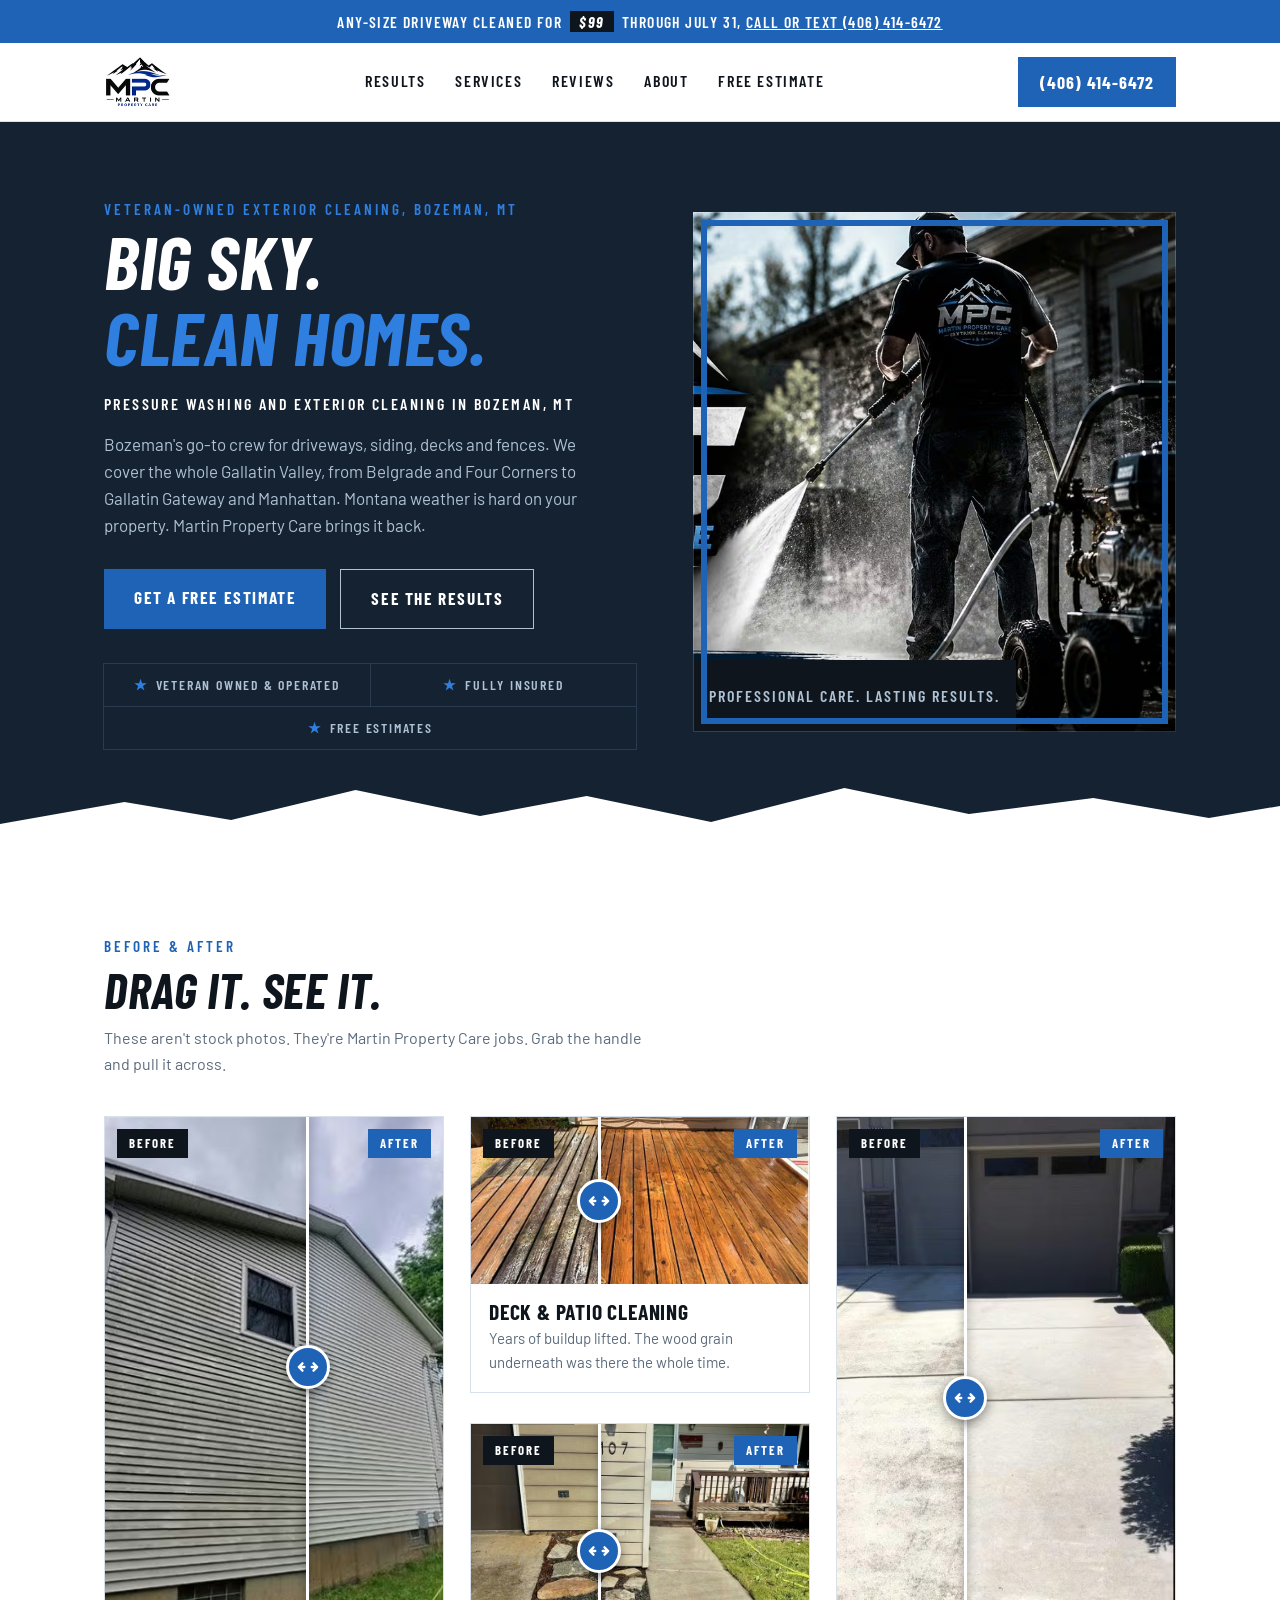
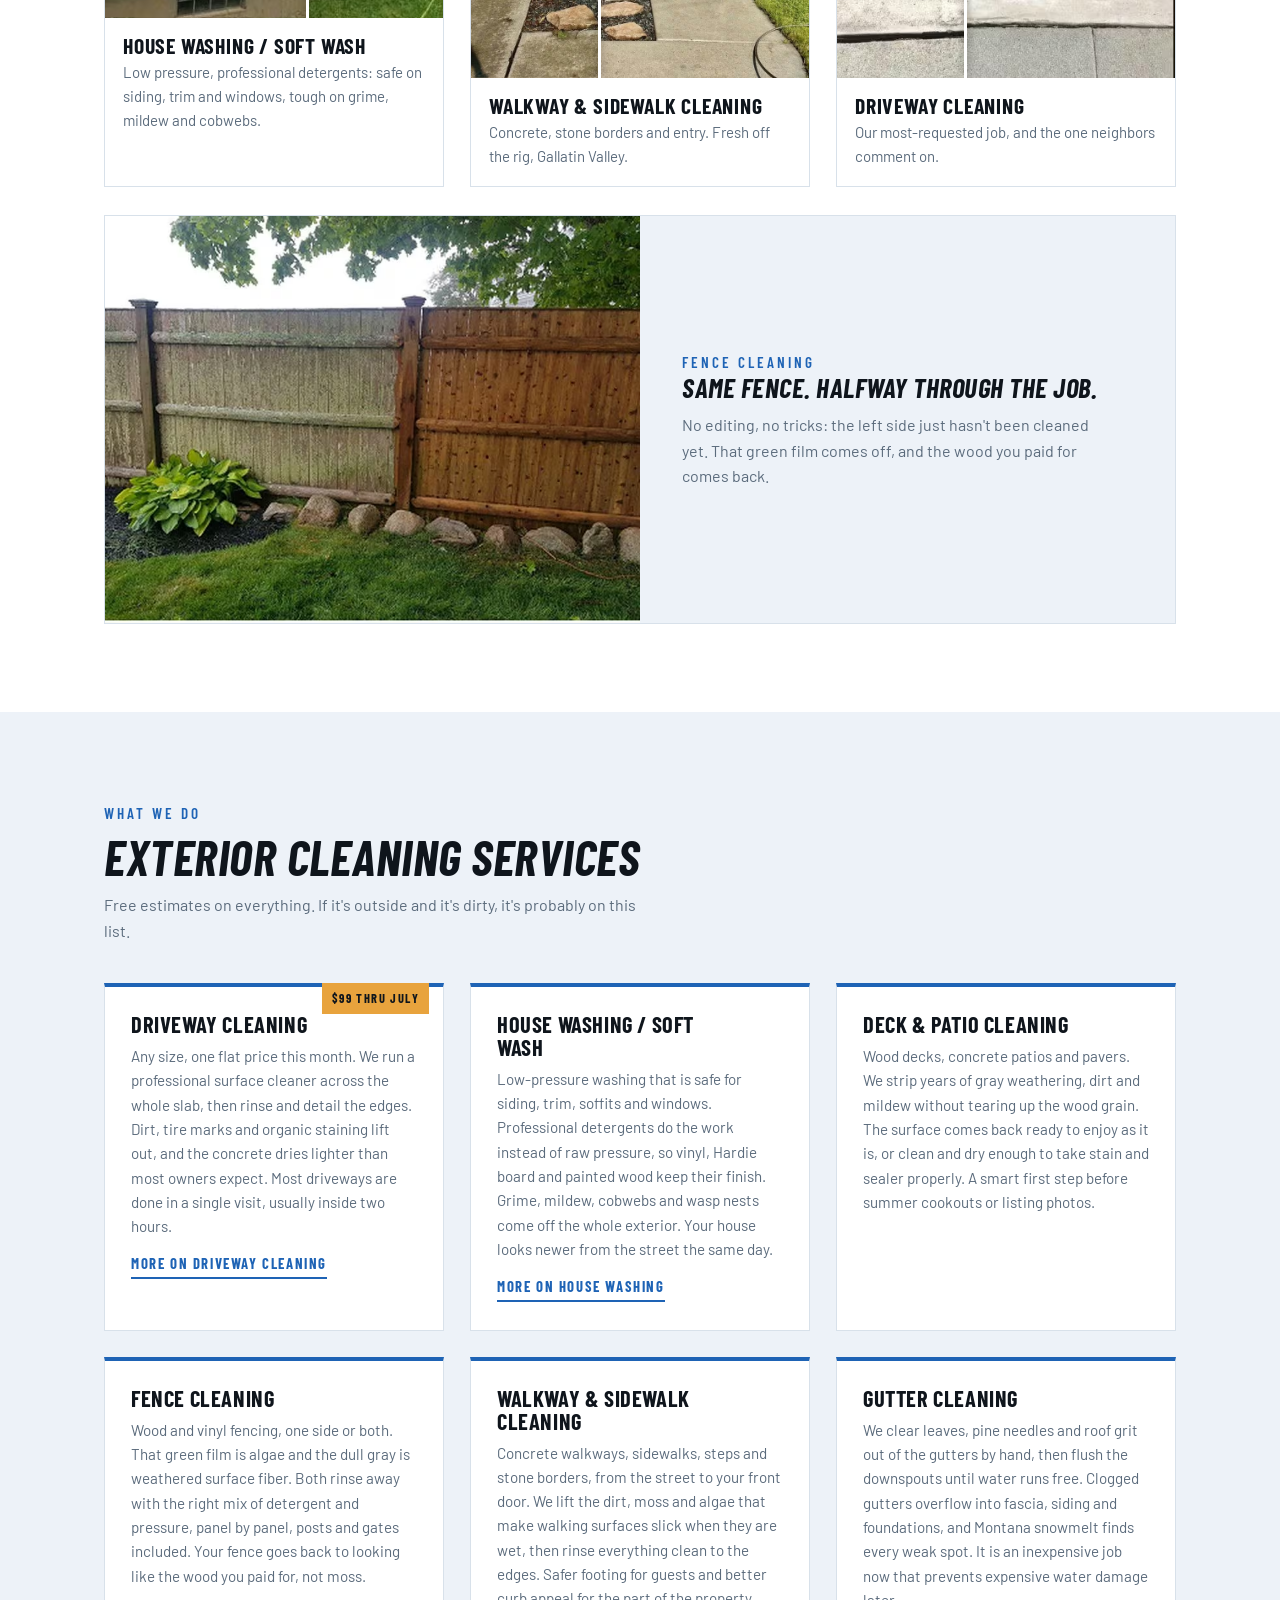
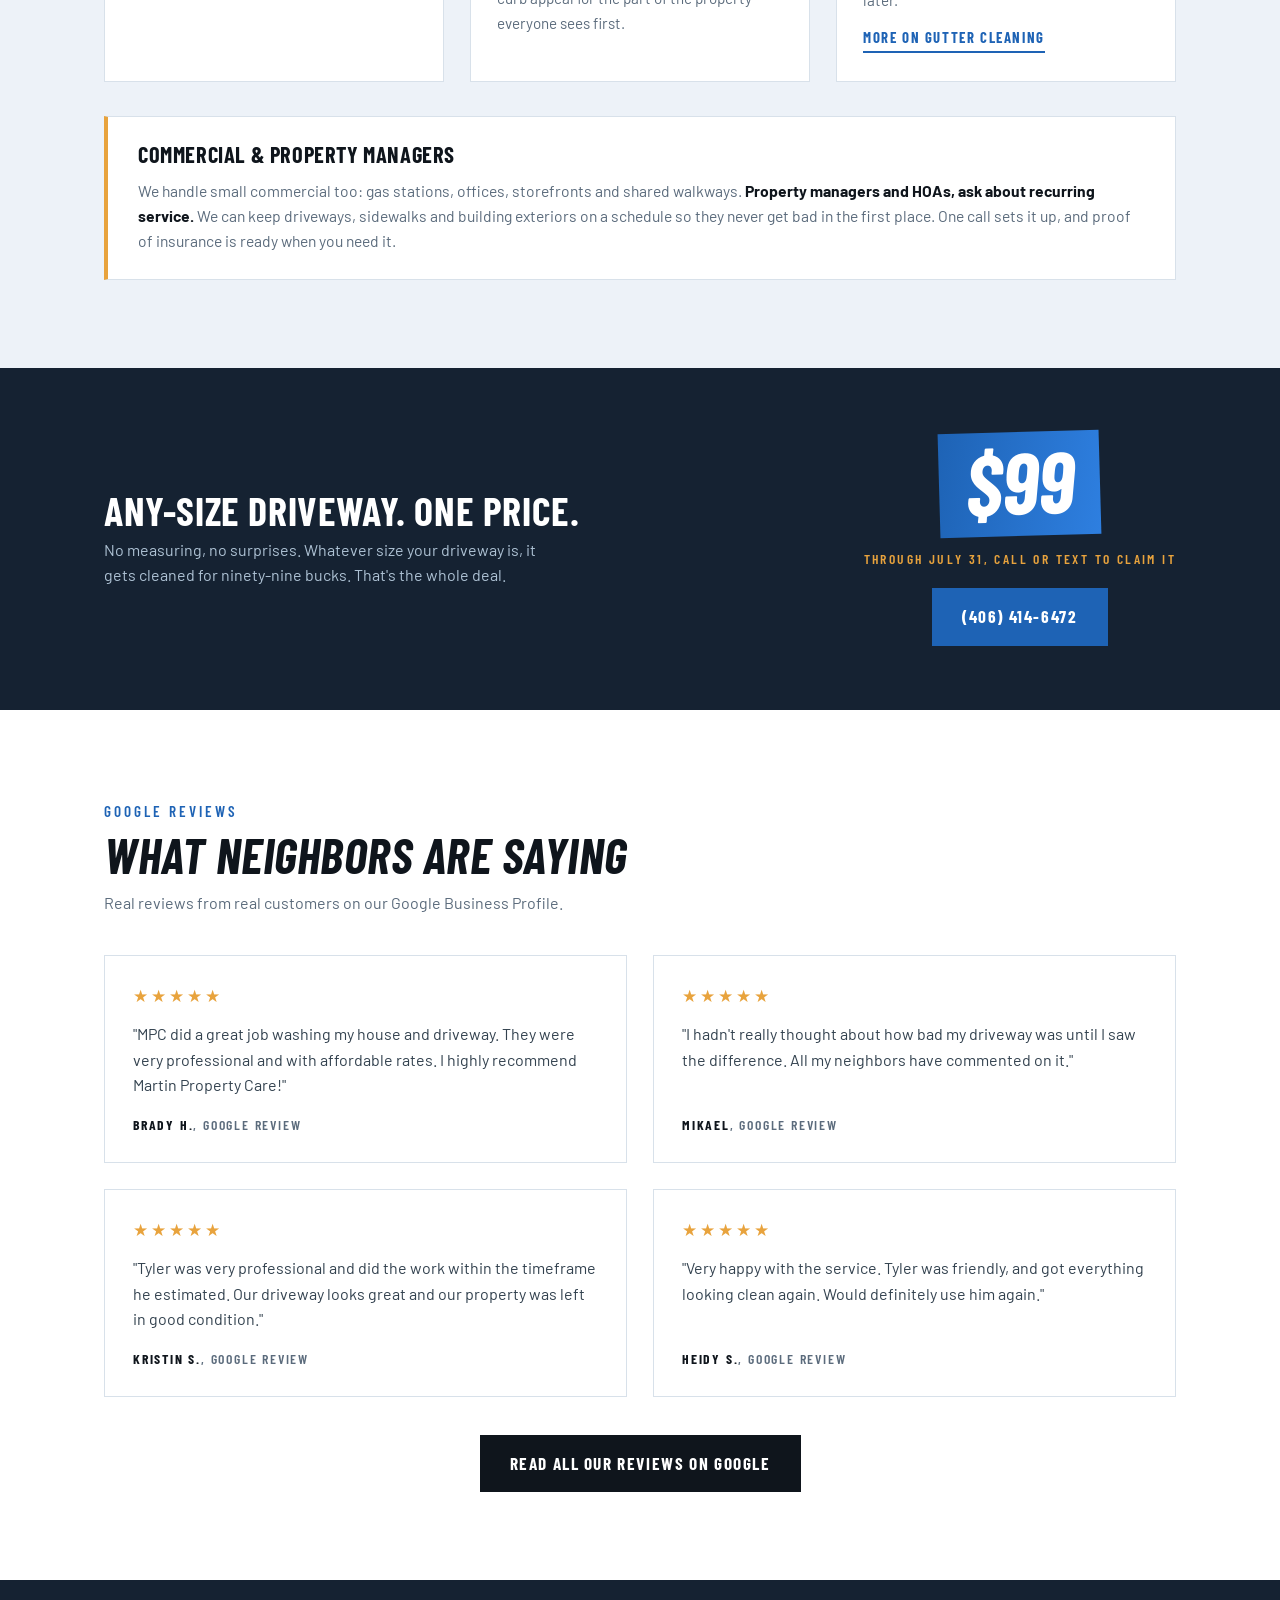
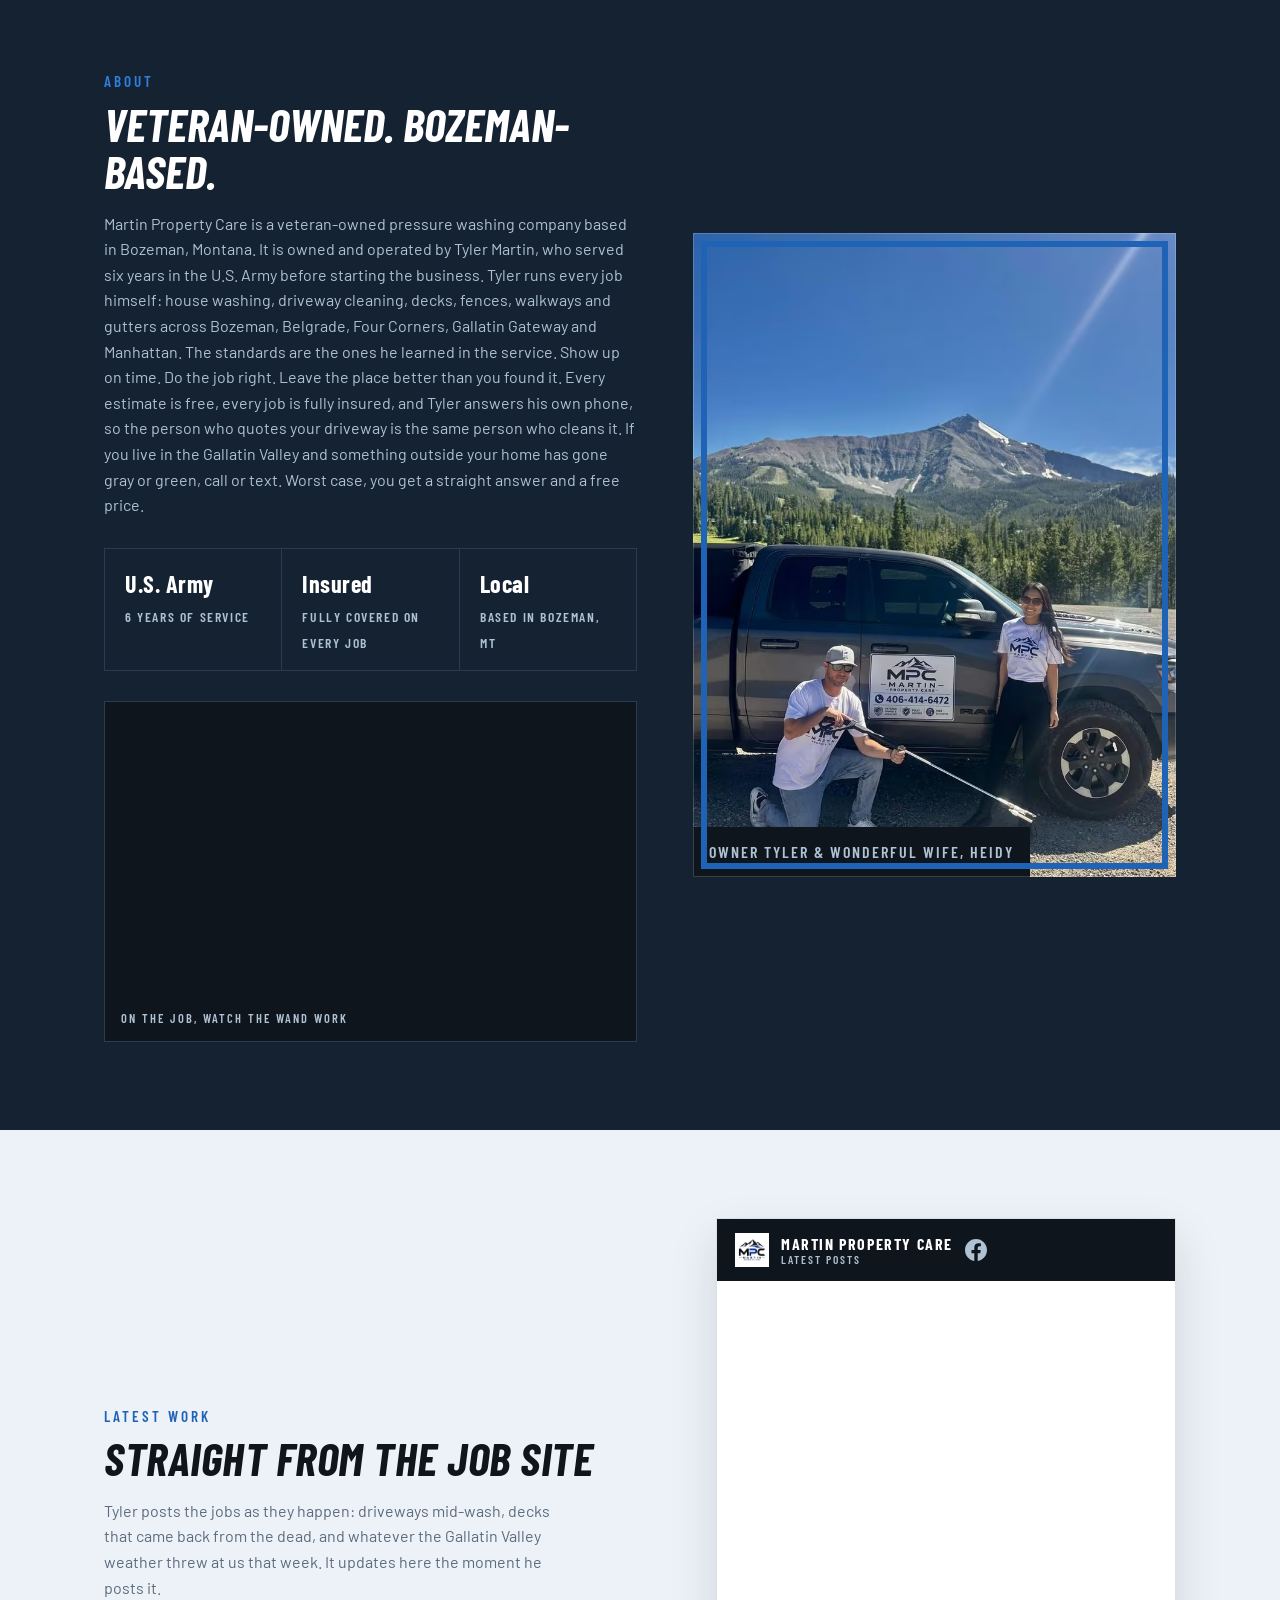
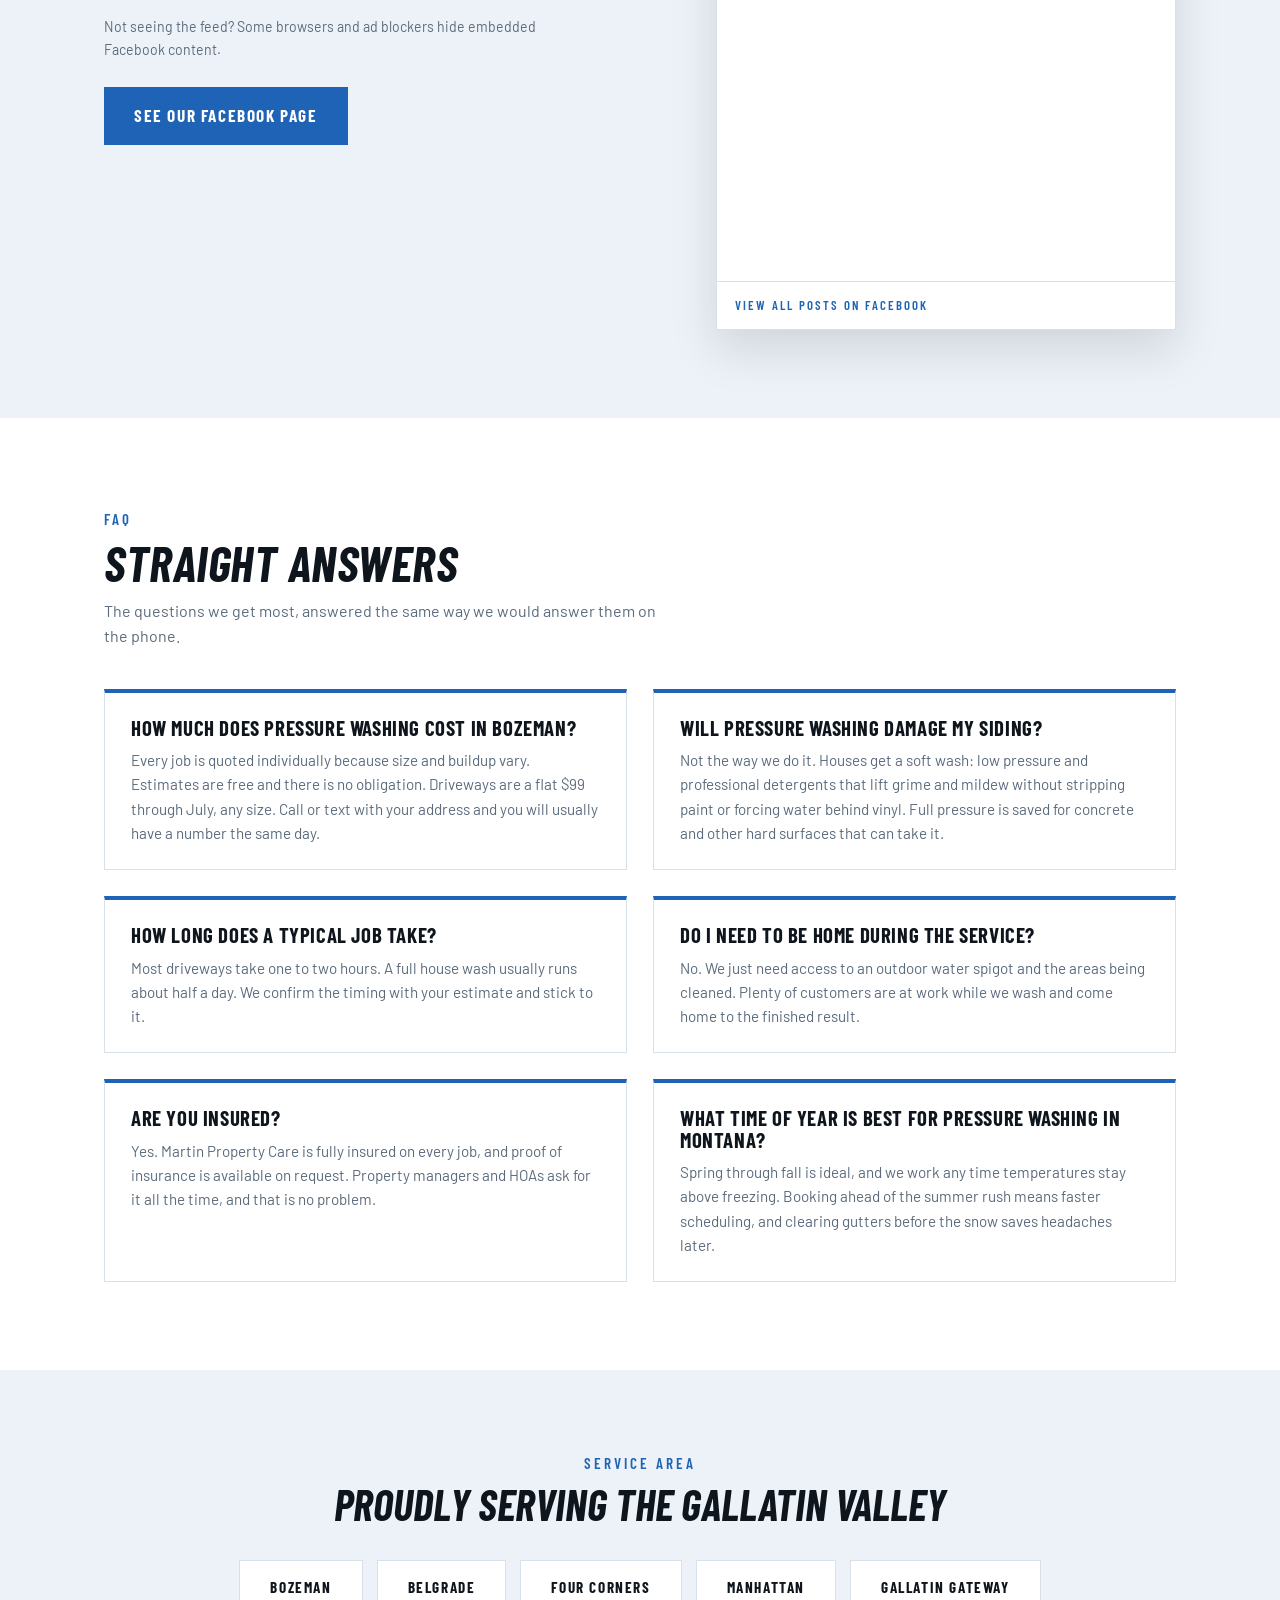
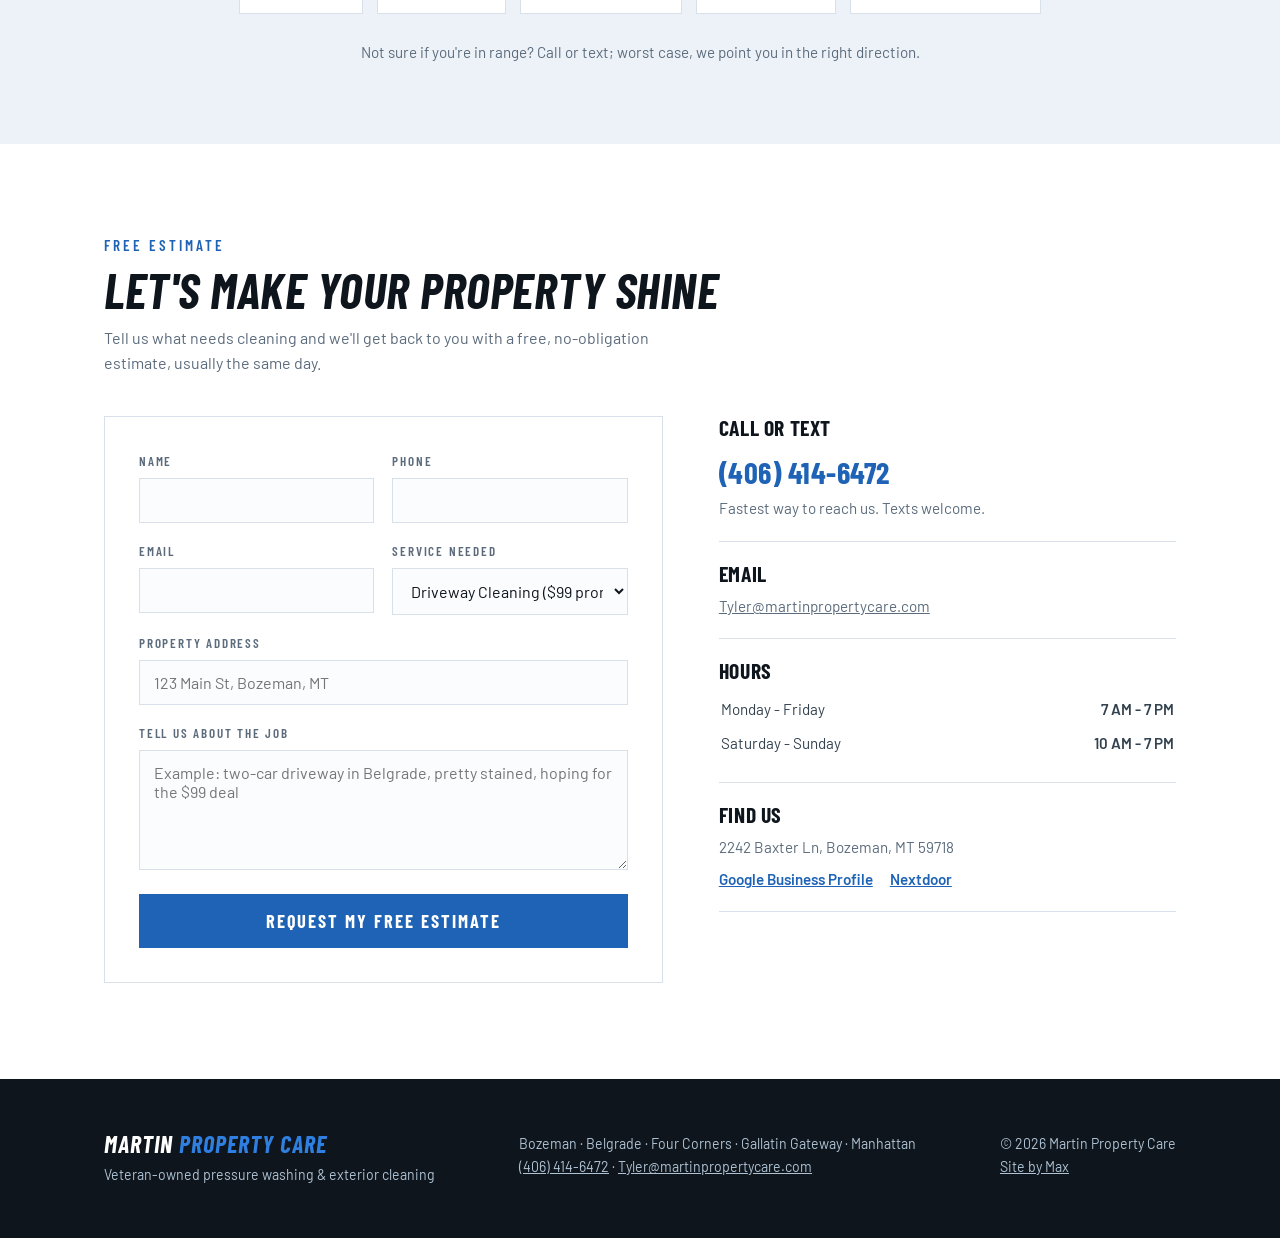
==== commit aee45a12: "updated with facebook feed" ====
--- a/index.html
+++ b/index.html
@@ -83,6 +83,7 @@
   "employee": {"@type":"Person","@id":"https://martinpropertycare.com/#tyler-martin","name":"Tyler Martin"},
   "sameAs": [
     "https://nextdoor.com/page/martin-property-care-bozeman-mt/",
+    "https://www.facebook.com/MartinPropertycare24",
     "https://www.facebook.com/reel/1021458323613767/"
   ],
   "@id": "https://martinpropertycare.com/#business"
@@ -386,6 +387,38 @@
   </div>
 </section>
 
+<section class="social" id="social">
+  <div class="wrap">
+    <div class="social-copy">
+      <span class="eyebrow">Latest Work</span>
+      <h2>Straight From the Job Site</h2>
+      <p>Tyler posts the jobs as they happen: driveways mid-wash, decks that came back from the dead, and whatever the Gallatin Valley weather threw at us that week. It updates here the moment he posts it.</p>
+      <p class="social-note">Not seeing the feed? Some browsers and ad blockers hide embedded Facebook content.</p>
+      <a class="btn btn-blue" href="https://www.facebook.com/MartinPropertycare24" target="_blank" rel="noopener">See Our Facebook Page</a>
+    </div>
+    <div class="fb-shell">
+      <div class="fb-head">
+        <img src="images/logo.webp" alt="" width="34" height="34" loading="lazy">
+        <span class="who">Martin Property Care<span>Latest posts</span></span>
+        <a href="https://www.facebook.com/MartinPropertycare24" target="_blank" rel="noopener" aria-label="Martin Property Care on Facebook">
+          <span class="fb-mark">
+            <svg viewBox="0 0 24 24" aria-hidden="true"><path d="M24 12.07C24 5.4 18.63 0 12 0S0 5.4 0 12.07C0 18.1 4.39 23.1 10.13 24v-8.44H7.08v-3.49h3.05V9.41c0-3.02 1.79-4.69 4.53-4.69 1.31 0 2.68.24 2.68.24v2.97h-1.51c-1.49 0-1.96.93-1.96 1.89v2.25h3.33l-.53 3.49h-2.8V24C19.61 23.1 24 18.1 24 12.07z"/></svg>
+          </span>
+        </a>
+      </div>
+      <div class="fb-feed">
+        <iframe
+          src="https://www.facebook.com/plugins/page.php?href=https%3A%2F%2Fwww.facebook.com%2FMartinPropertycare24&tabs=timeline&width=460&height=670&small_header=true&adapt_container_width=true&hide_cover=true&show_facepile=false&hide_cta=true"
+          title="Martin Property Care on Facebook, latest posts"
+          width="460" height="670" loading="lazy"
+          scrolling="no" frameborder="0"
+          allow="autoplay; clipboard-write; encrypted-media; picture-in-picture; web-share" allowfullscreen></iframe>
+      </div>
+      <p class="fb-foot"><a href="https://www.facebook.com/MartinPropertycare24" target="_blank" rel="noopener">View all posts on Facebook</a></p>
+    </div>
+  </div>
+</section>
+
 <section class="faq" id="faq">
   <div class="wrap">
     <div class="sec-head">
--- a/css/styles.css
+++ b/css/styles.css
@@ -327,6 +327,56 @@
 }
 .svc .more:hover{color:var(--bright);border-bottom-color:var(--bright)}
 
+/* ---------- social feed ---------- */
+.social{padding:88px 0;background:var(--ice)}
+.social .wrap{
+  display:grid;grid-template-columns:1fr minmax(0,460px);gap:56px;align-items:center;
+}
+.social-copy{min-width:0}
+.social h2{font-size:clamp(2rem,4.5vw,2.9rem);font-weight:700;font-style:italic;letter-spacing:.5px;margin-top:6px}
+.social-copy p{color:var(--steel);margin-top:16px;max-width:460px}
+.social-copy .btn{margin-top:26px}
+.social-note{font-size:.88rem}
+.fb-shell{
+  min-width:0;width:100%;justify-self:end;
+  background:#fff;border:1px solid var(--line);
+  box-shadow:0 20px 44px rgba(15,21,28,.13);
+}
+.fb-head{
+  display:flex;align-items:center;gap:12px;
+  background:var(--ink);padding:14px 18px;
+}
+.fb-head img{width:34px;height:34px;object-fit:contain;background:#fff;padding:3px;flex-shrink:0}
+.fb-head .who{
+  font-family:'Barlow Condensed',sans-serif;font-weight:700;text-transform:uppercase;
+  letter-spacing:1.6px;font-size:1rem;color:#fff;line-height:1.2;
+}
+.fb-head .who span{display:block;font-weight:600;font-size:.72rem;letter-spacing:2px;color:var(--mist)}
+.fb-head .fb-mark{margin-left:auto;flex-shrink:0}
+.fb-head .fb-mark svg{display:block;width:22px;height:22px;fill:var(--mist)}
+.fb-head a:hover .fb-mark svg,.fb-head a:focus-visible .fb-mark svg{fill:#fff}
+/* Facebook's own page header is redundant with .fb-head above and cannot be
+   removed by any plugin parameter, so the iframe is pulled up and clipped.
+   The 70px offset clears a measured 68px header; iframe height must stay in
+   sync with the height= value in the plugin URL. */
+.fb-feed{position:relative;overflow:hidden;background:#fff;height:600px}
+.fb-feed iframe{
+  width:100%;height:670px;margin-top:-70px;display:block;border:none;
+}
+.fb-foot{
+  border-top:1px solid var(--line);padding:13px 18px;
+  font-family:'Barlow Condensed',sans-serif;font-weight:600;text-transform:uppercase;
+  letter-spacing:2px;font-size:.8rem;
+}
+.fb-foot a{color:var(--blue);text-decoration:none}
+.fb-foot a:hover{color:var(--bright)}
+@media(max-width:980px){
+  .social .wrap{grid-template-columns:minmax(0,1fr);justify-items:center;text-align:center;gap:40px}
+  .social-copy p{margin-left:auto;margin-right:auto}
+  .fb-shell{justify-self:center;max-width:460px}
+  .fb-head{text-align:left}
+}
+
 /* ---------- faq ---------- */
 .faq{padding:88px 0;background:#fff}
 .faq-grid{display:grid;grid-template-columns:1fr 1fr;gap:26px}
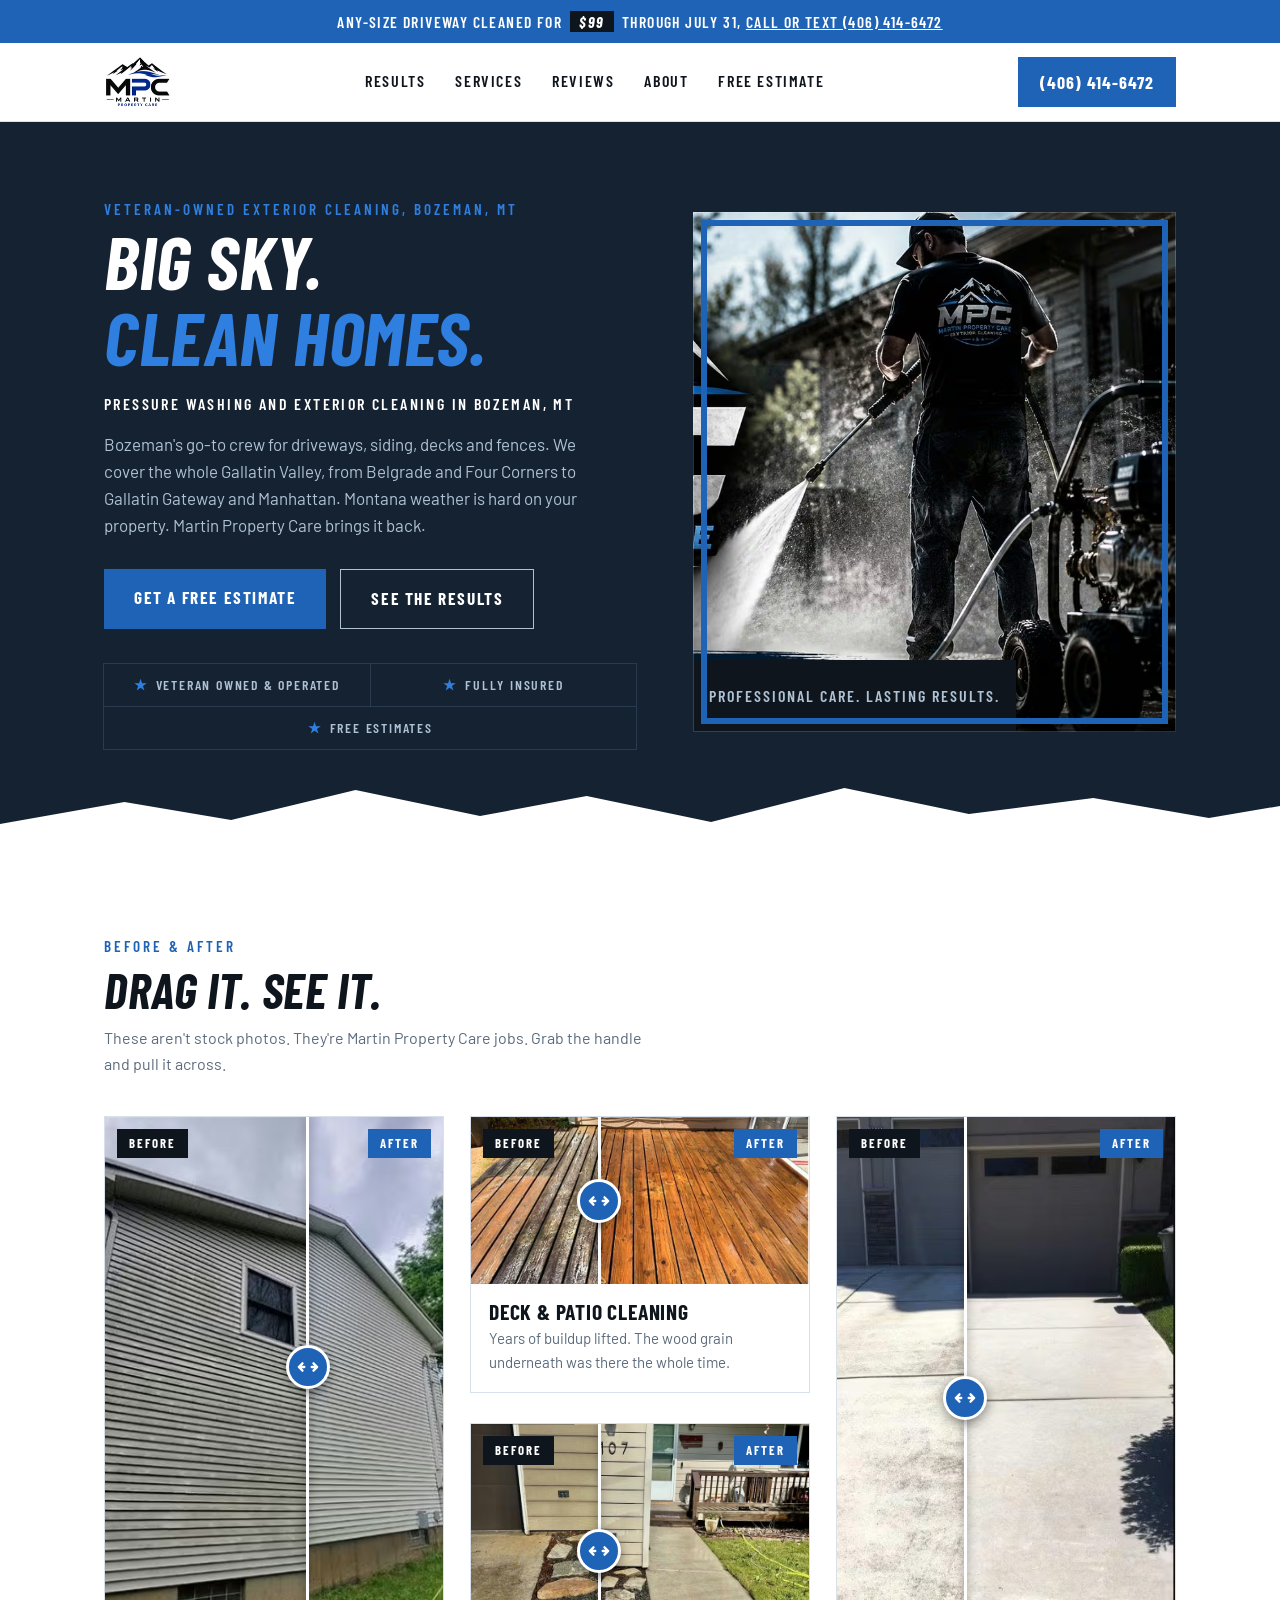
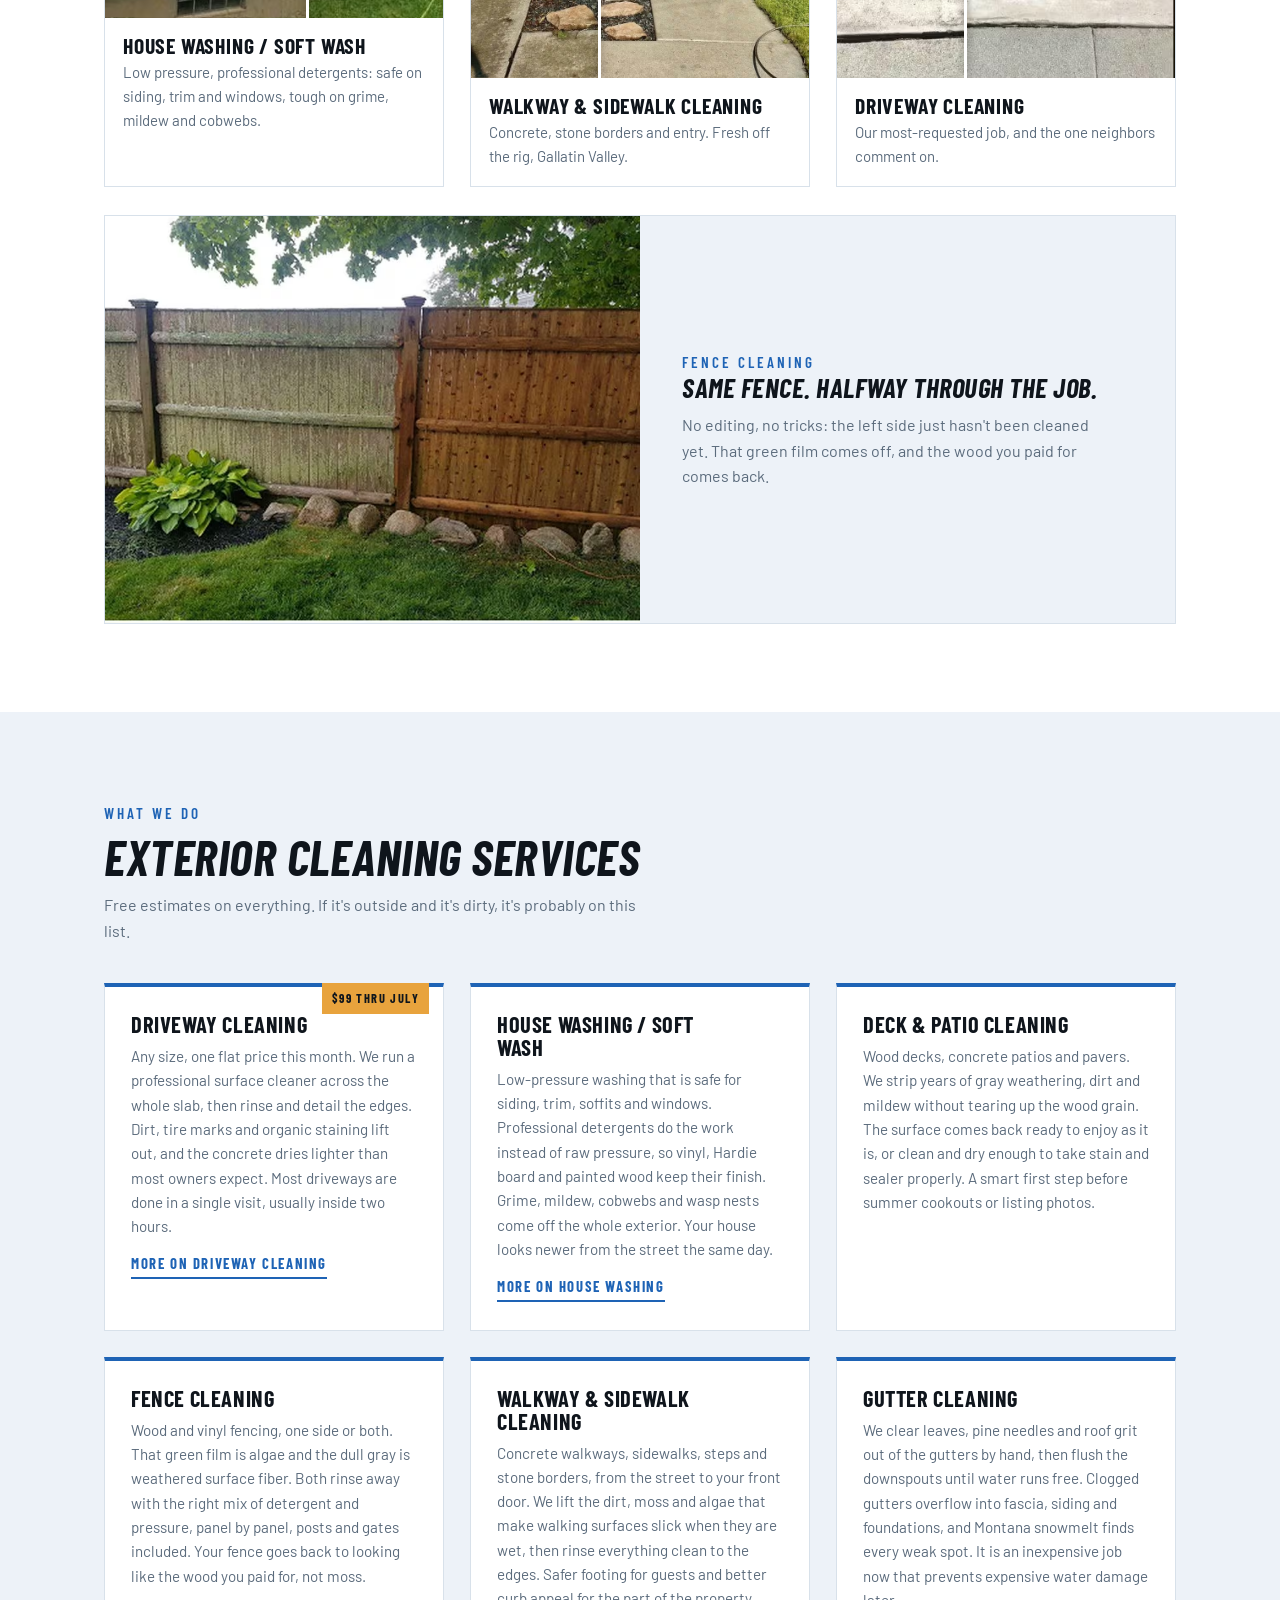
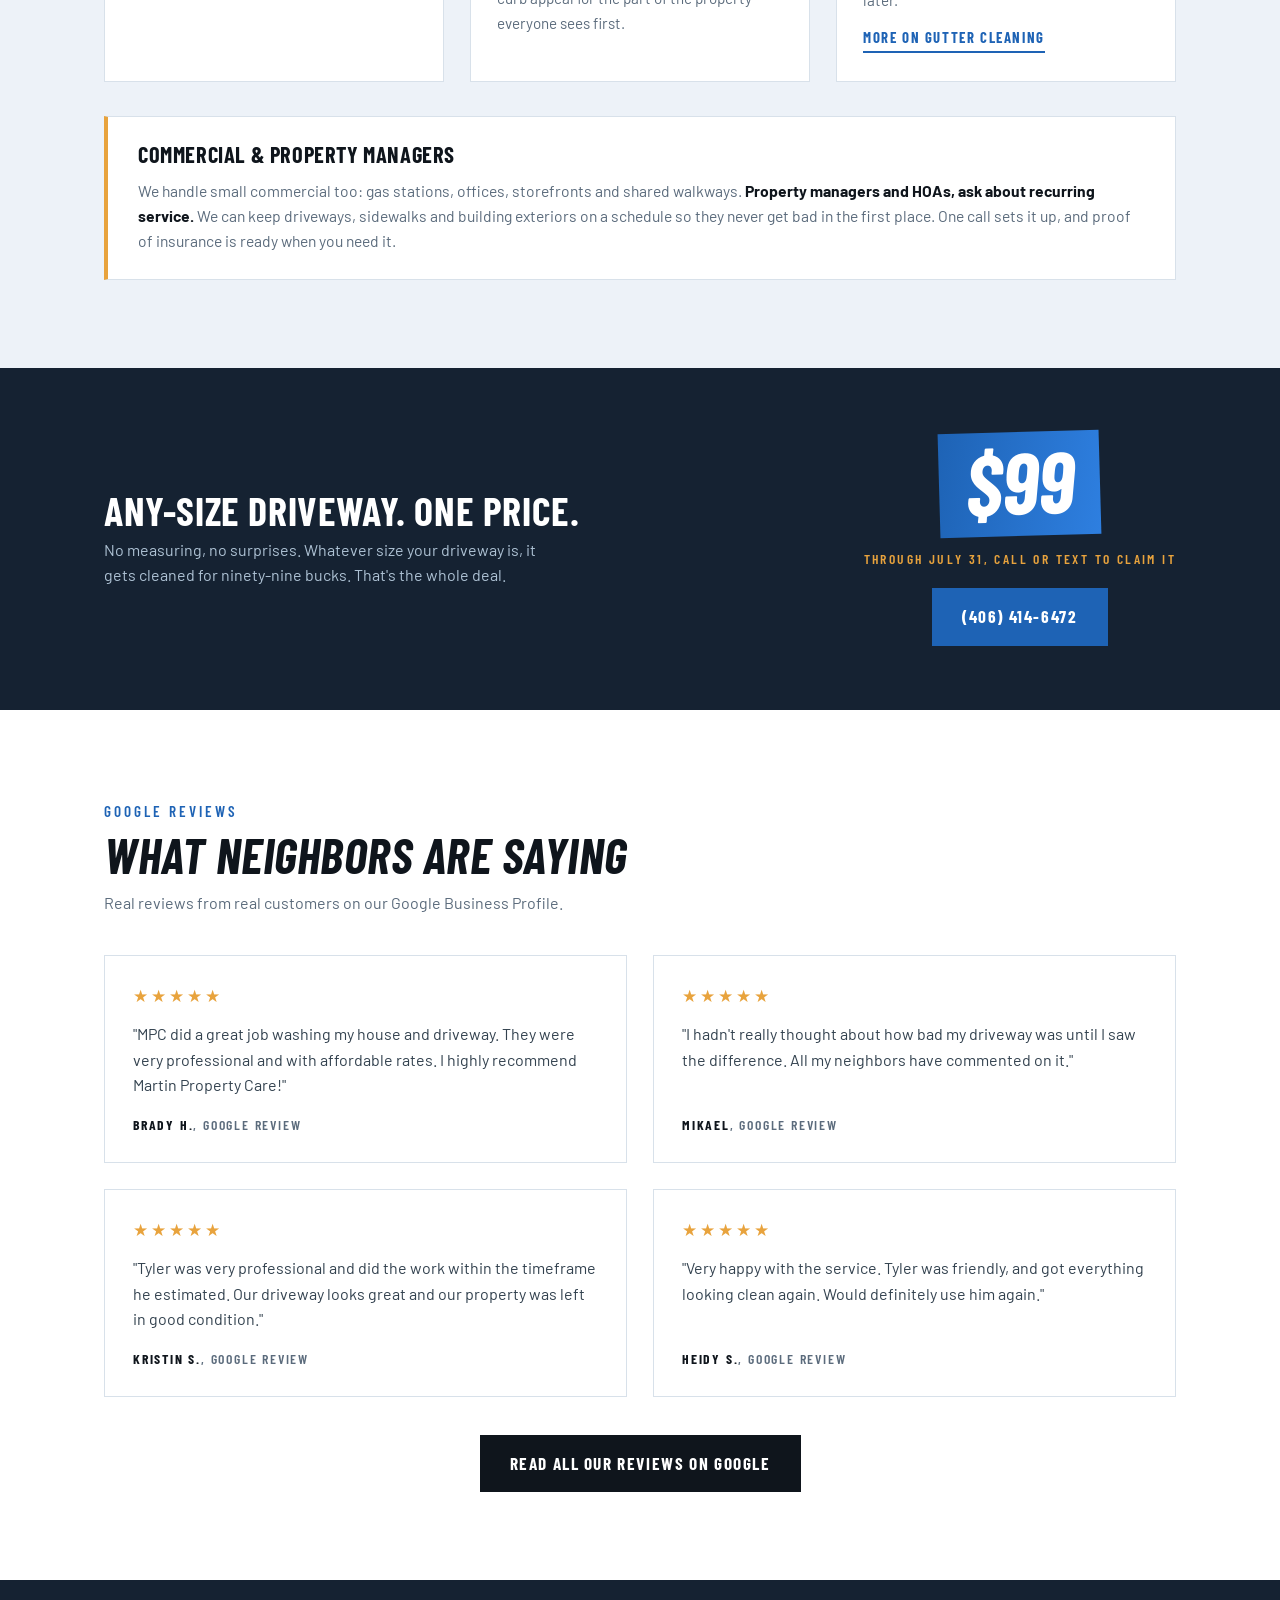
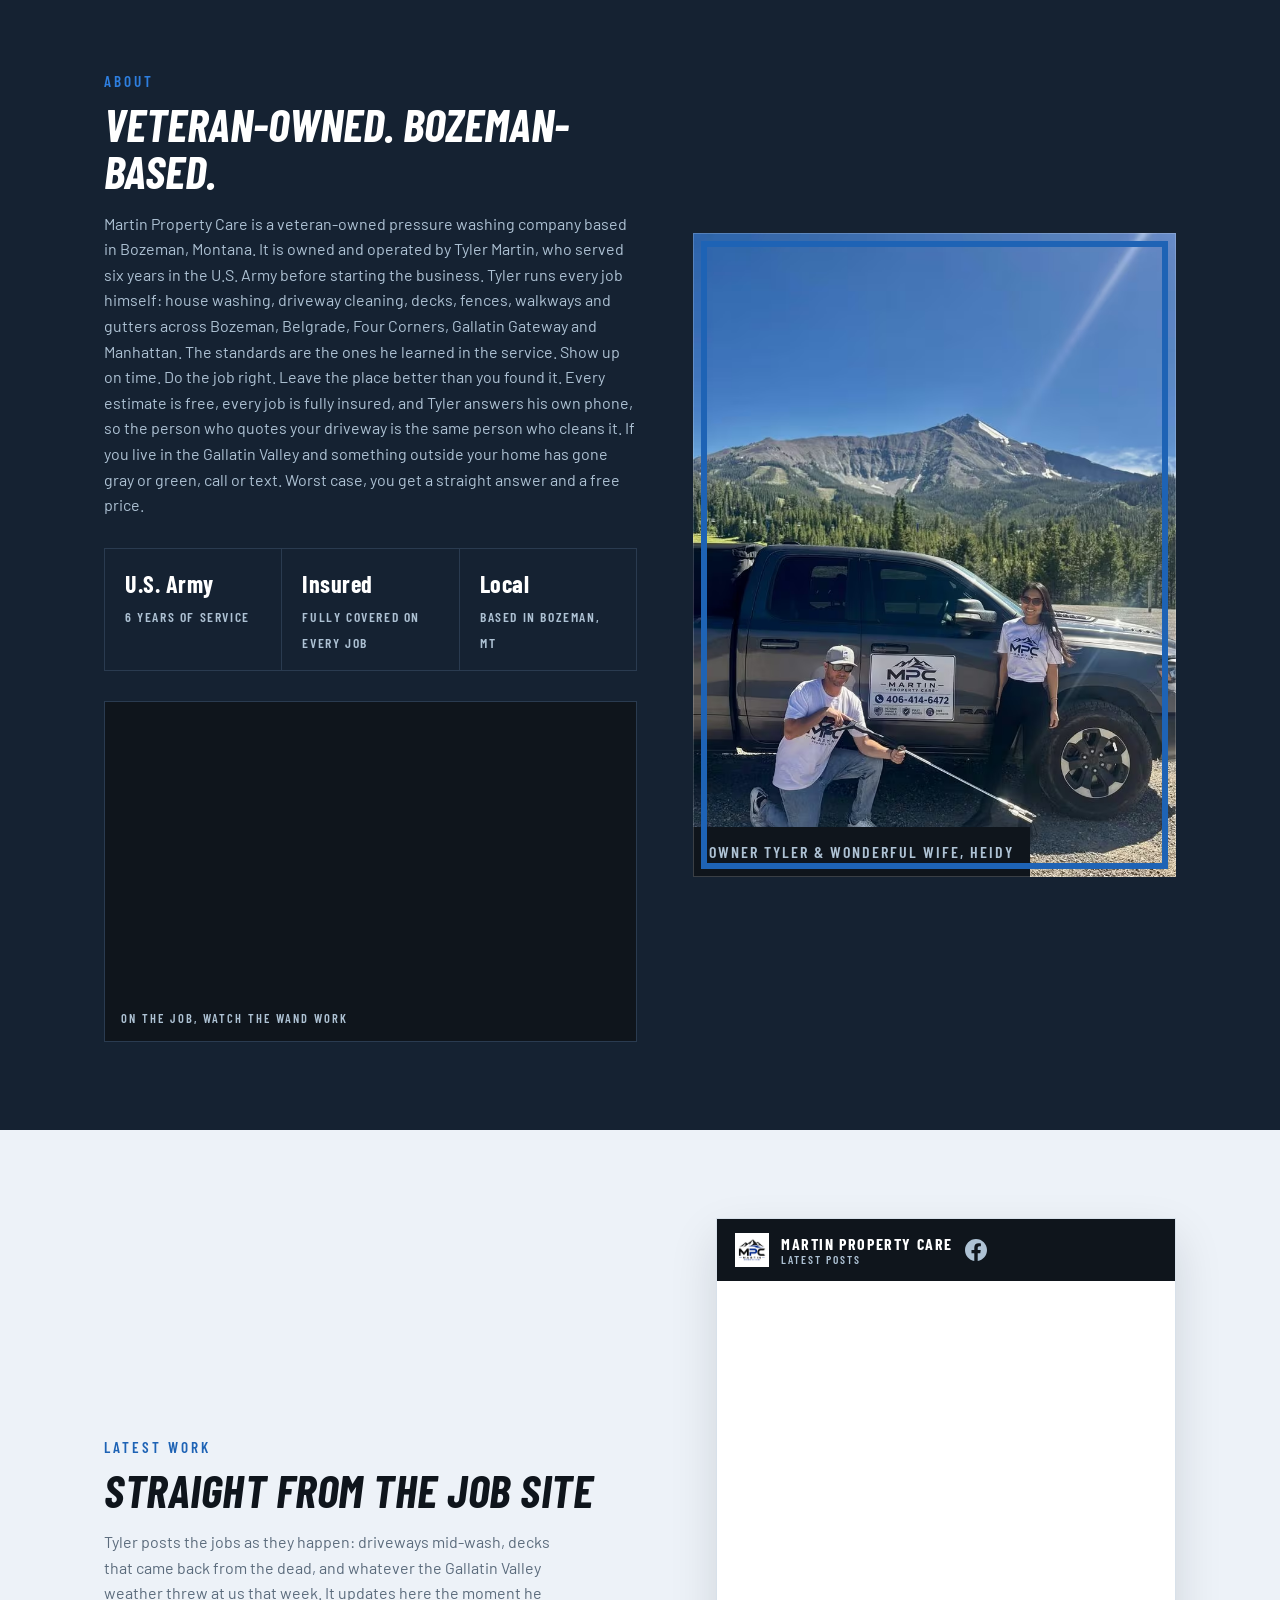
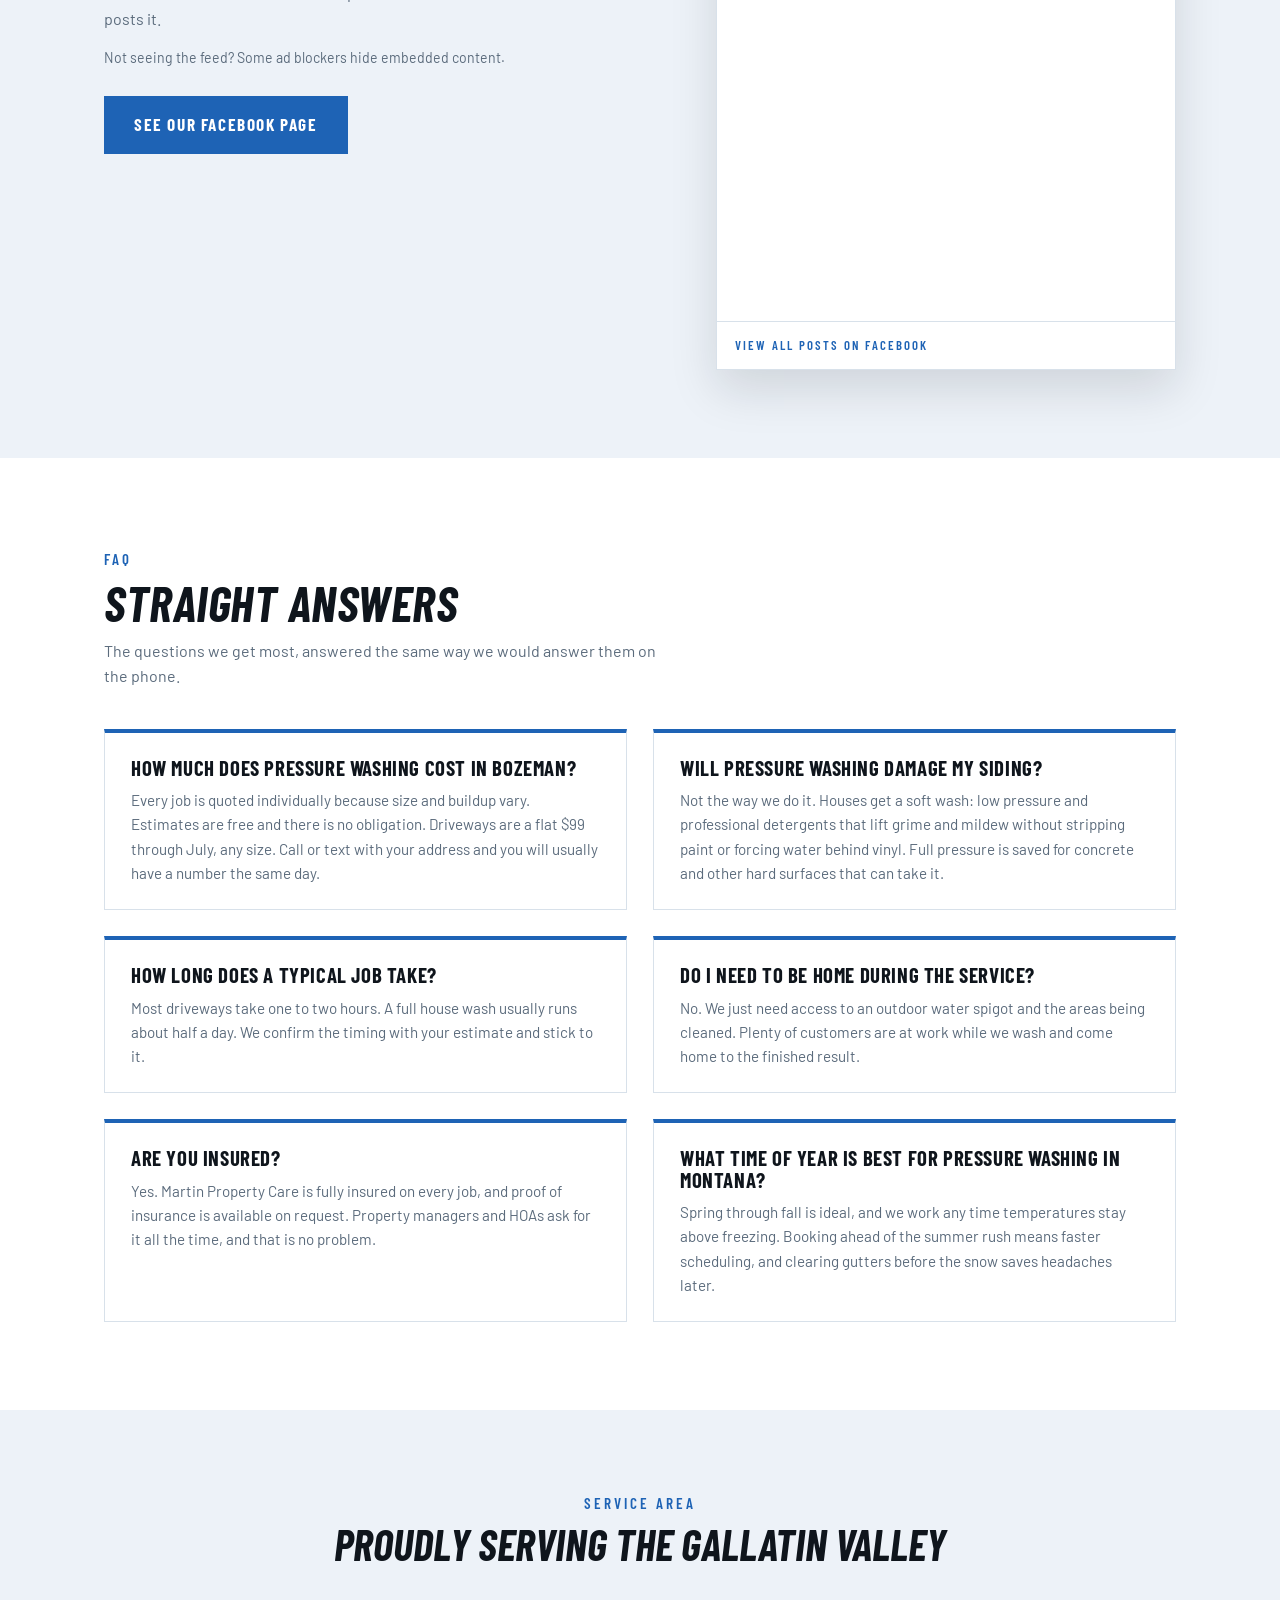
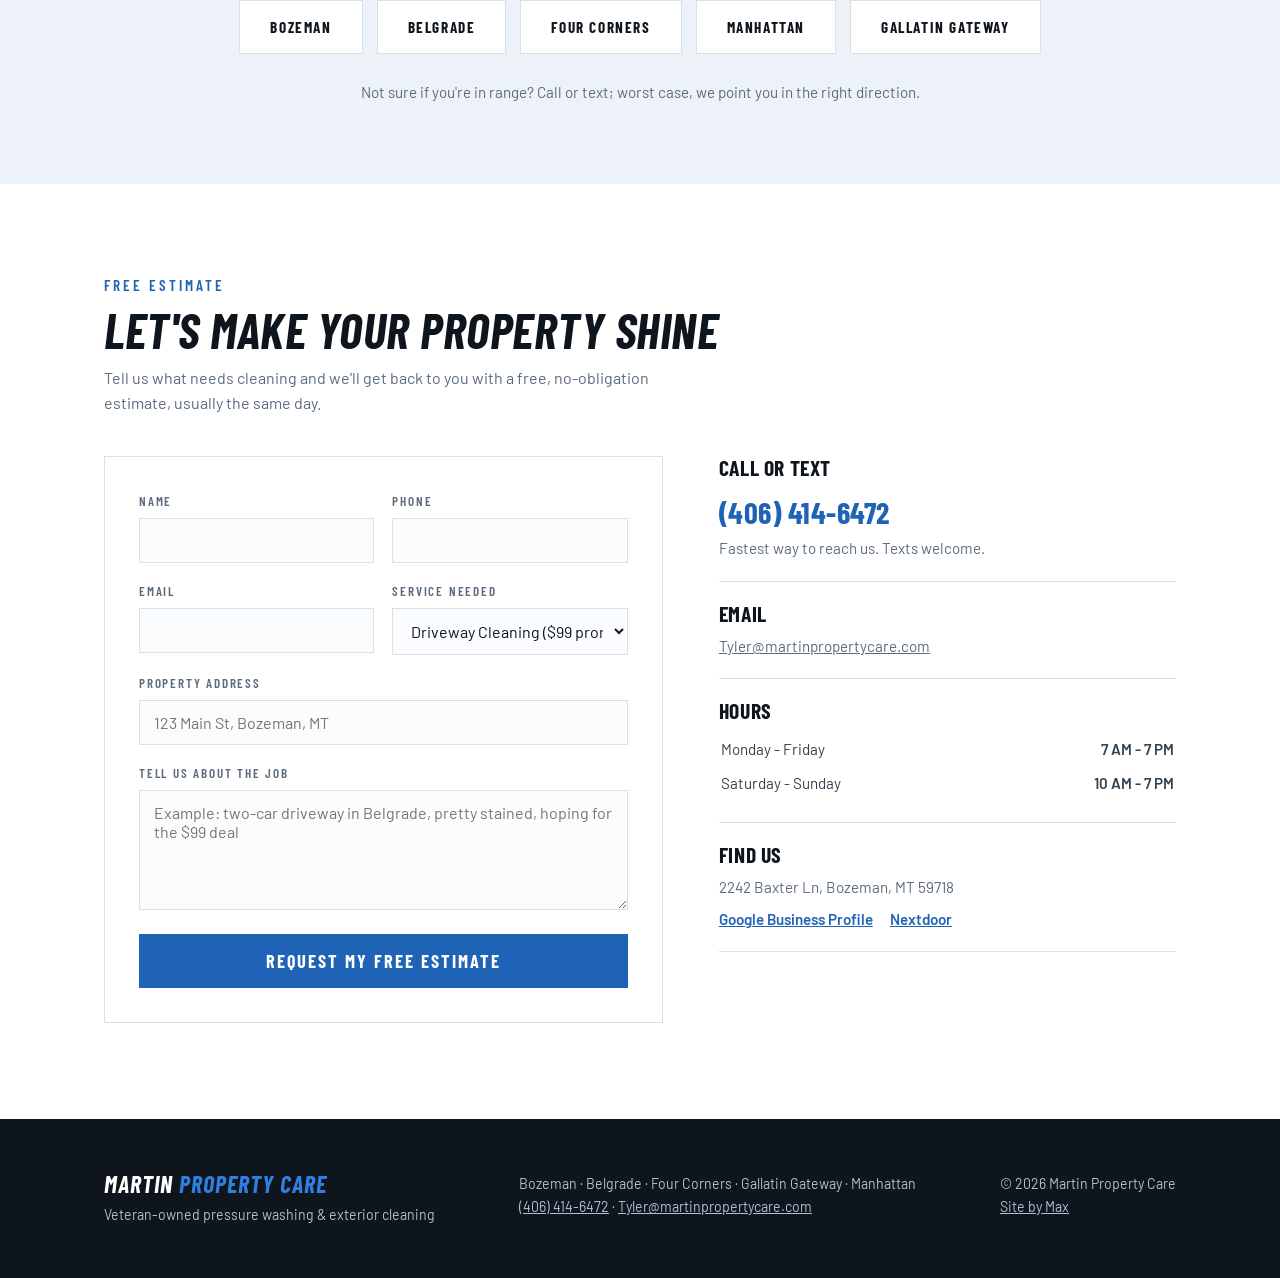
==== commit 60f25721: "updated with proper facebook feed" ====
--- a/index.html
+++ b/index.html
@@ -89,7 +89,7 @@
   "@id": "https://martinpropertycare.com/#business"
 }
 </script>
-<link rel="stylesheet" href="css/styles.css?v=1">
+<link rel="stylesheet" href="css/styles.css?v=2">
 </head>
 <body>
 
@@ -387,13 +387,20 @@
   </div>
 </section>
 
+<!-- ===================================================================
+     LATEST WORK  -  Facebook feed via SociableKit (widget id 25718881)
+     TO TURN OFF (e.g. if the free 2,000 monthly-view limit is reached):
+     delete or comment out everything from this line down to END LATEST
+     WORK below. Nothing else on the site depends on it. HTML changes go
+     live on the next deploy with no cache-version bump needed.
+     =================================================================== -->
 <section class="social" id="social">
   <div class="wrap">
     <div class="social-copy">
       <span class="eyebrow">Latest Work</span>
       <h2>Straight From the Job Site</h2>
       <p>Tyler posts the jobs as they happen: driveways mid-wash, decks that came back from the dead, and whatever the Gallatin Valley weather threw at us that week. It updates here the moment he posts it.</p>
-      <p class="social-note">Not seeing the feed? Some browsers and ad blockers hide embedded Facebook content.</p>
+      <p class="social-note">Not seeing the feed? Some ad blockers hide embedded content.</p>
       <a class="btn btn-blue" href="https://www.facebook.com/MartinPropertycare24" target="_blank" rel="noopener">See Our Facebook Page</a>
     </div>
     <div class="fb-shell">
@@ -402,22 +409,22 @@
         <span class="who">Martin Property Care<span>Latest posts</span></span>
         <a href="https://www.facebook.com/MartinPropertycare24" target="_blank" rel="noopener" aria-label="Martin Property Care on Facebook">
           <span class="fb-mark">
-            <svg viewBox="0 0 24 24" aria-hidden="true"><path d="M24 12.07C24 5.4 18.63 0 12 0S0 5.4 0 12.07C0 18.1 4.39 23.1 10.13 24v-8.44H7.08v-3.49h3.05V9.41c0-3.02 1.79-4.69 4.53-4.69 1.31 0 2.68.24 2.68.24v2.97h-1.51c-1.49 0-1.96.93-1.96 1.89v2.25h3.33l-.53 3.49h-2.8V24C19.61 23.1 24 18.1 24 12.07z"/></svg>
+            <svg viewBox="0 0 24 24" width="22" height="22" aria-hidden="true"><path d="M24 12.07C24 5.4 18.63 0 12 0S0 5.4 0 12.07C0 18.1 4.39 23.1 10.13 24v-8.44H7.08v-3.49h3.05V9.41c0-3.02 1.79-4.69 4.53-4.69 1.31 0 2.68.24 2.68.24v2.97h-1.51c-1.49 0-1.96.93-1.96 1.89v2.25h3.33l-.53 3.49h-2.8V24C19.61 23.1 24 18.1 24 12.07z"/></svg>
           </span>
         </a>
       </div>
       <div class="fb-feed">
         <iframe
-          src="https://www.facebook.com/plugins/page.php?href=https%3A%2F%2Fwww.facebook.com%2FMartinPropertycare24&tabs=timeline&width=460&height=670&small_header=true&adapt_container_width=true&hide_cover=true&show_facepile=false&hide_cta=true"
-          title="Martin Property Care on Facebook, latest posts"
-          width="460" height="670" loading="lazy"
-          scrolling="no" frameborder="0"
-          allow="autoplay; clipboard-write; encrypted-media; picture-in-picture; web-share" allowfullscreen></iframe>
+          src="https://widgets.sociablekit.com/facebook-page-posts/iframe/25718881"
+          title="Martin Property Care latest Facebook posts"
+          width="100%" height="100%" loading="lazy"
+          frameborder="0"></iframe>
       </div>
       <p class="fb-foot"><a href="https://www.facebook.com/MartinPropertycare24" target="_blank" rel="noopener">View all posts on Facebook</a></p>
     </div>
   </div>
 </section>
+<!-- END LATEST WORK -->
 
 <section class="faq" id="faq">
   <div class="wrap">
@@ -567,6 +574,6 @@
   </div>
 </footer>
 
-<script src="js/main.js?v=1"></script>
+<script src="js/main.js?v=2"></script>
 </body>
 </html>
--- a/css/styles.css
+++ b/css/styles.css
@@ -355,14 +355,8 @@
 .fb-head .fb-mark{margin-left:auto;flex-shrink:0}
 .fb-head .fb-mark svg{display:block;width:22px;height:22px;fill:var(--mist)}
 .fb-head a:hover .fb-mark svg,.fb-head a:focus-visible .fb-mark svg{fill:#fff}
-/* Facebook's own page header is redundant with .fb-head above and cannot be
-   removed by any plugin parameter, so the iframe is pulled up and clipped.
-   The 70px offset clears a measured 68px header; iframe height must stay in
-   sync with the height= value in the plugin URL. */
-.fb-feed{position:relative;overflow:hidden;background:#fff;height:600px}
-.fb-feed iframe{
-  width:100%;height:670px;margin-top:-70px;display:block;border:none;
-}
+.fb-feed{position:relative;overflow:hidden;background:#fff;height:640px}
+.fb-feed iframe{width:100%;height:100%;display:block;border:none}
 .fb-foot{
   border-top:1px solid var(--line);padding:13px 18px;
   font-family:'Barlow Condensed',sans-serif;font-weight:600;text-transform:uppercase;
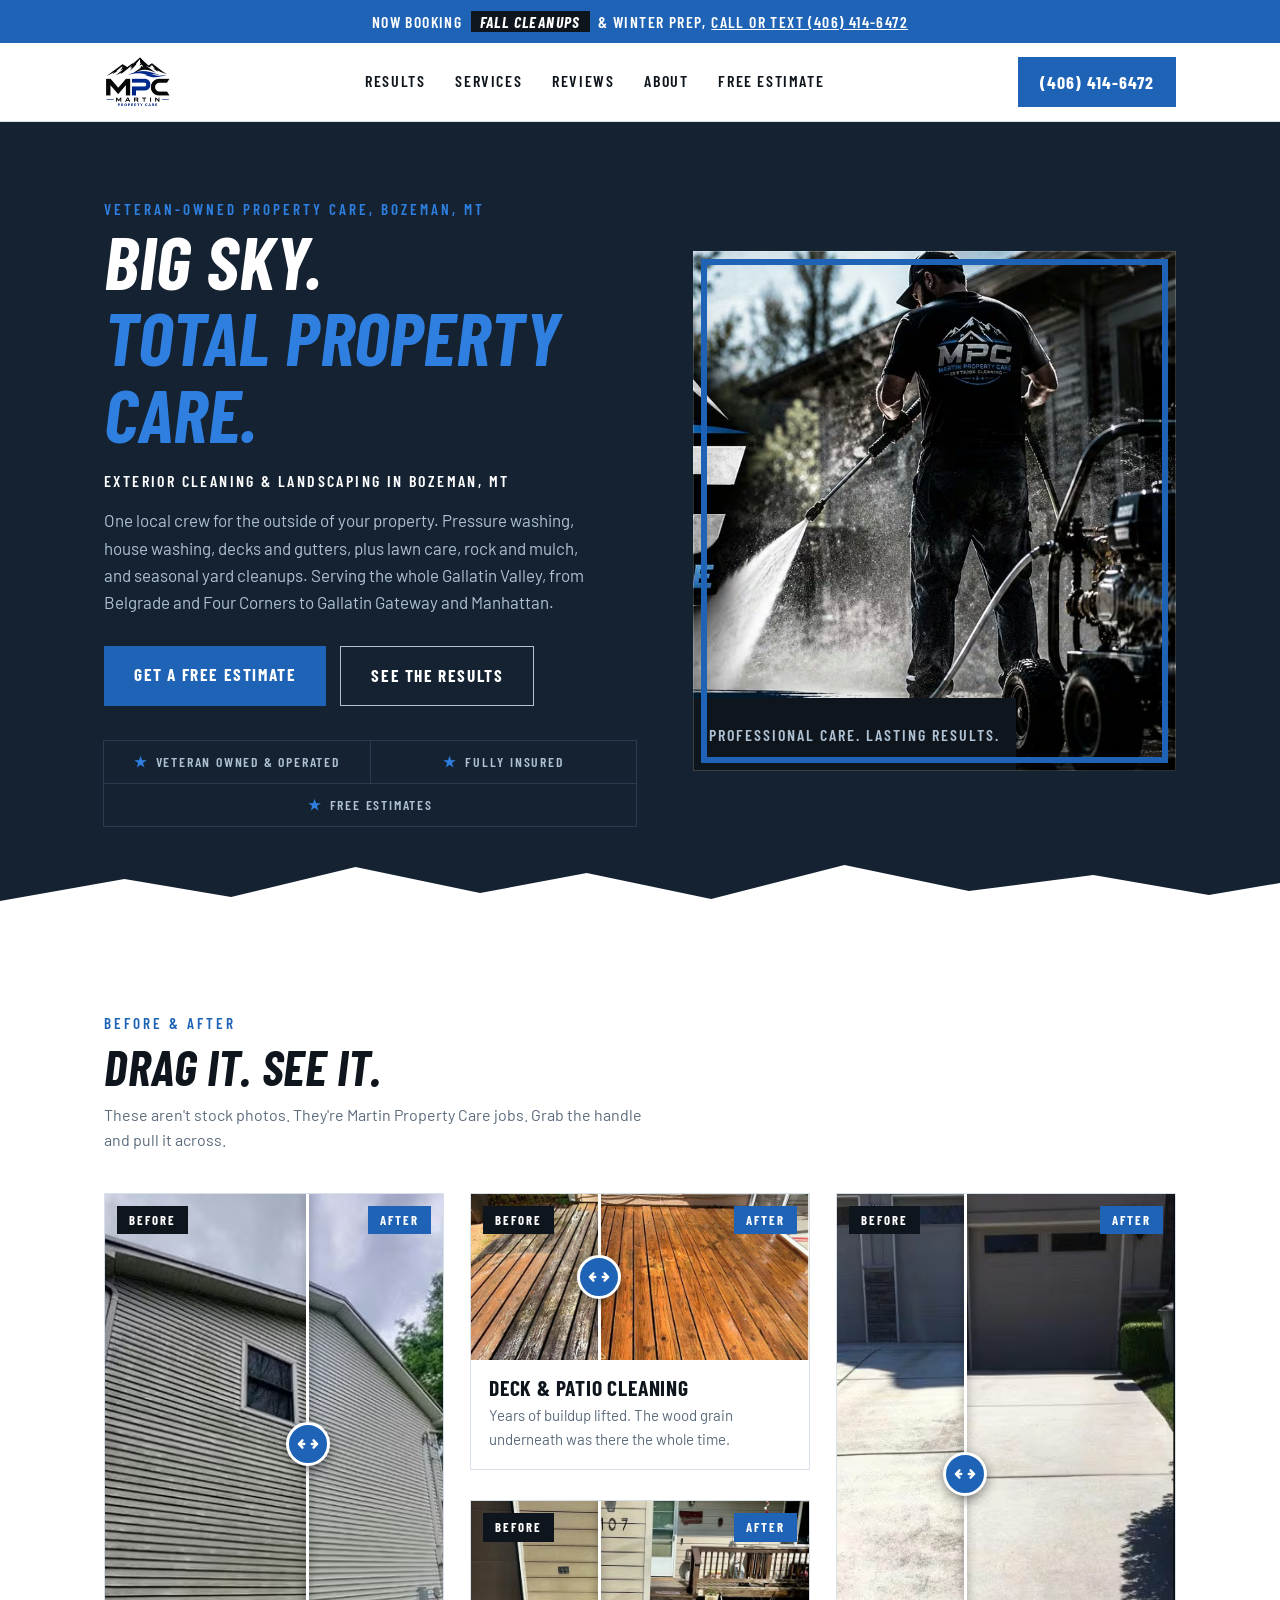
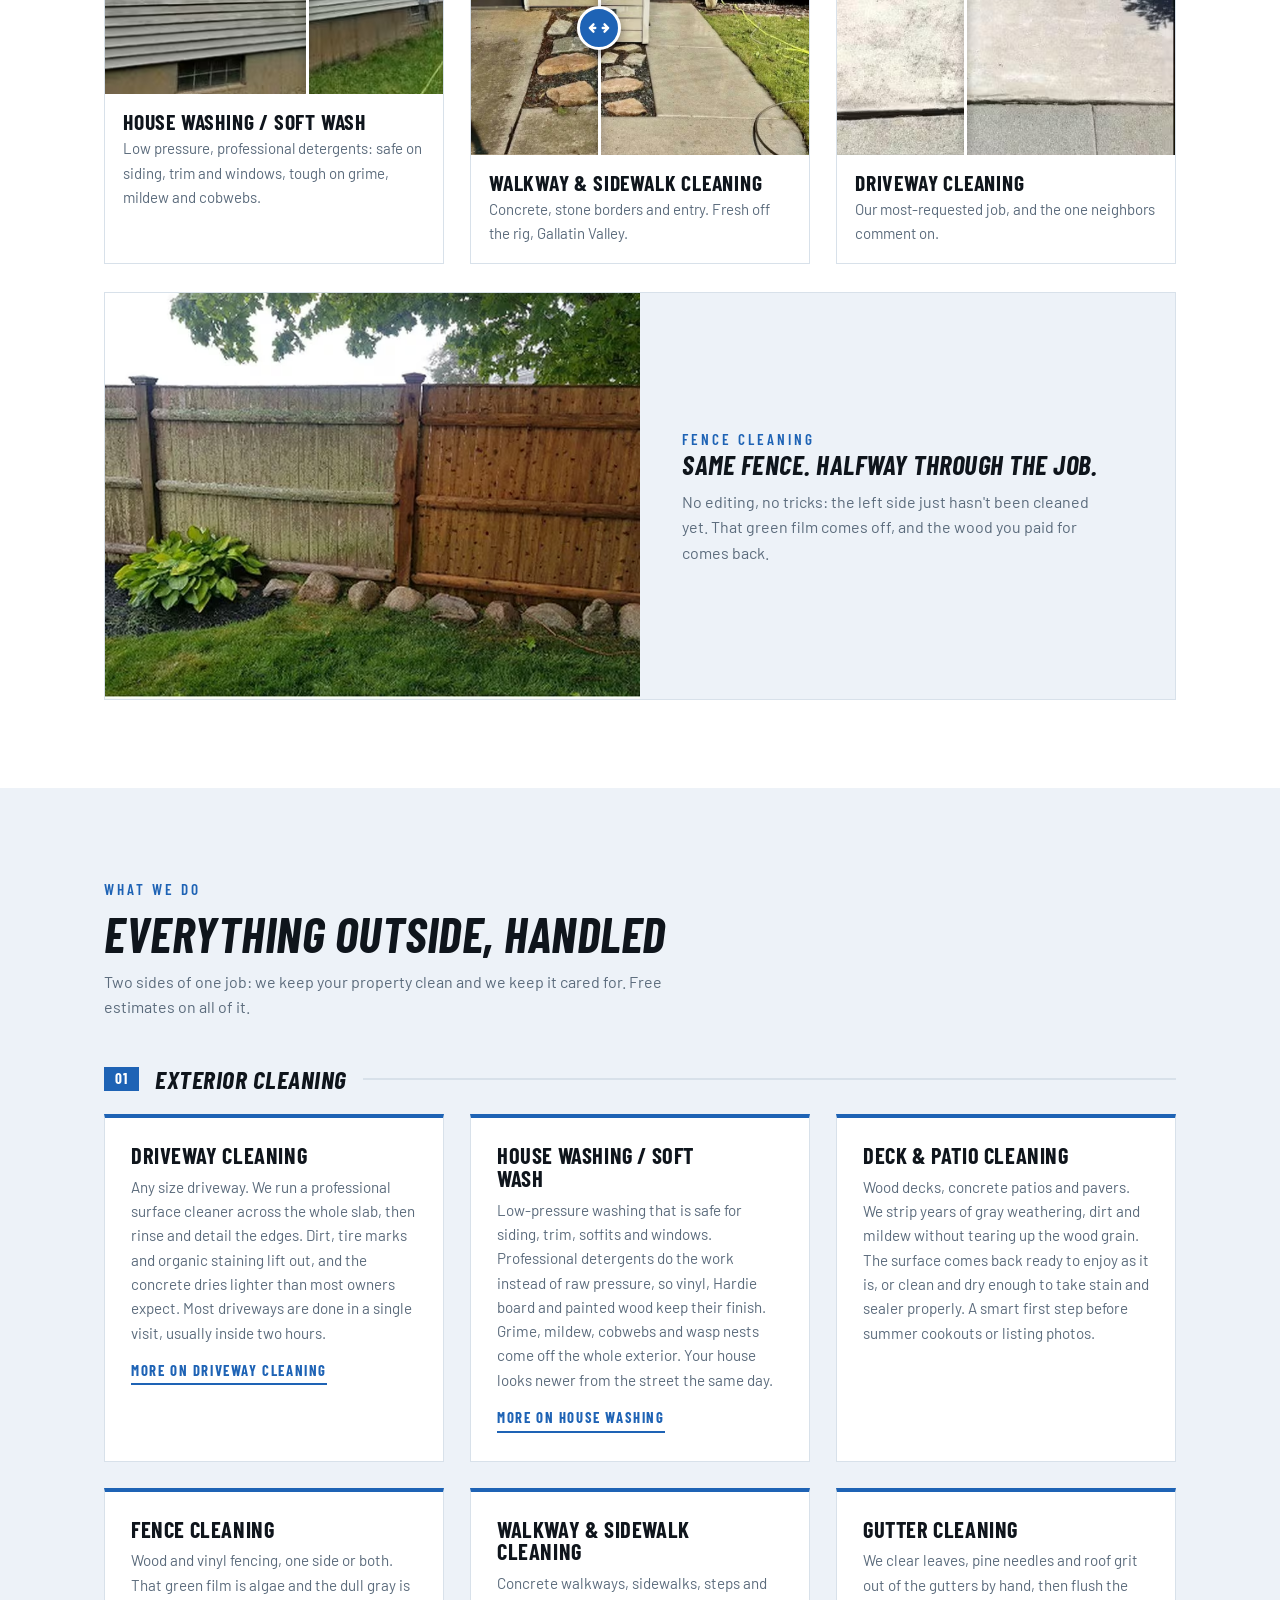
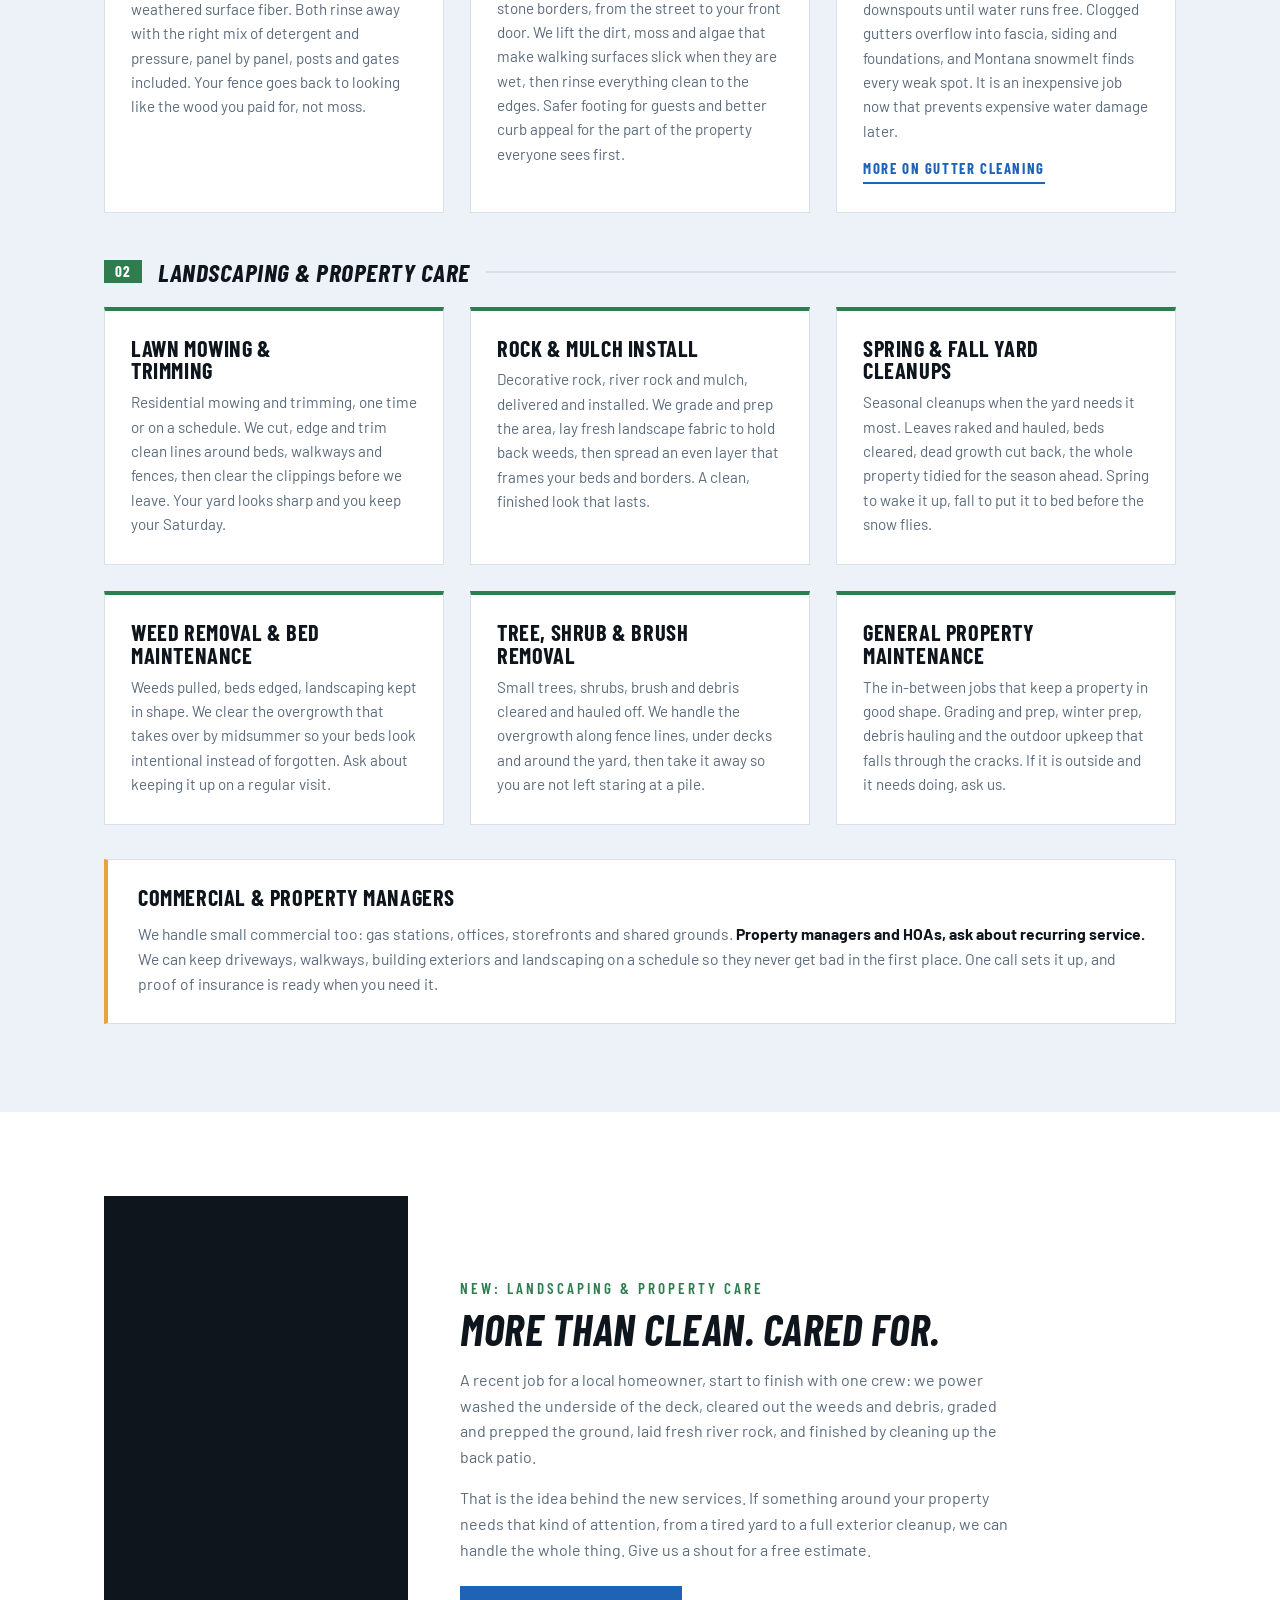
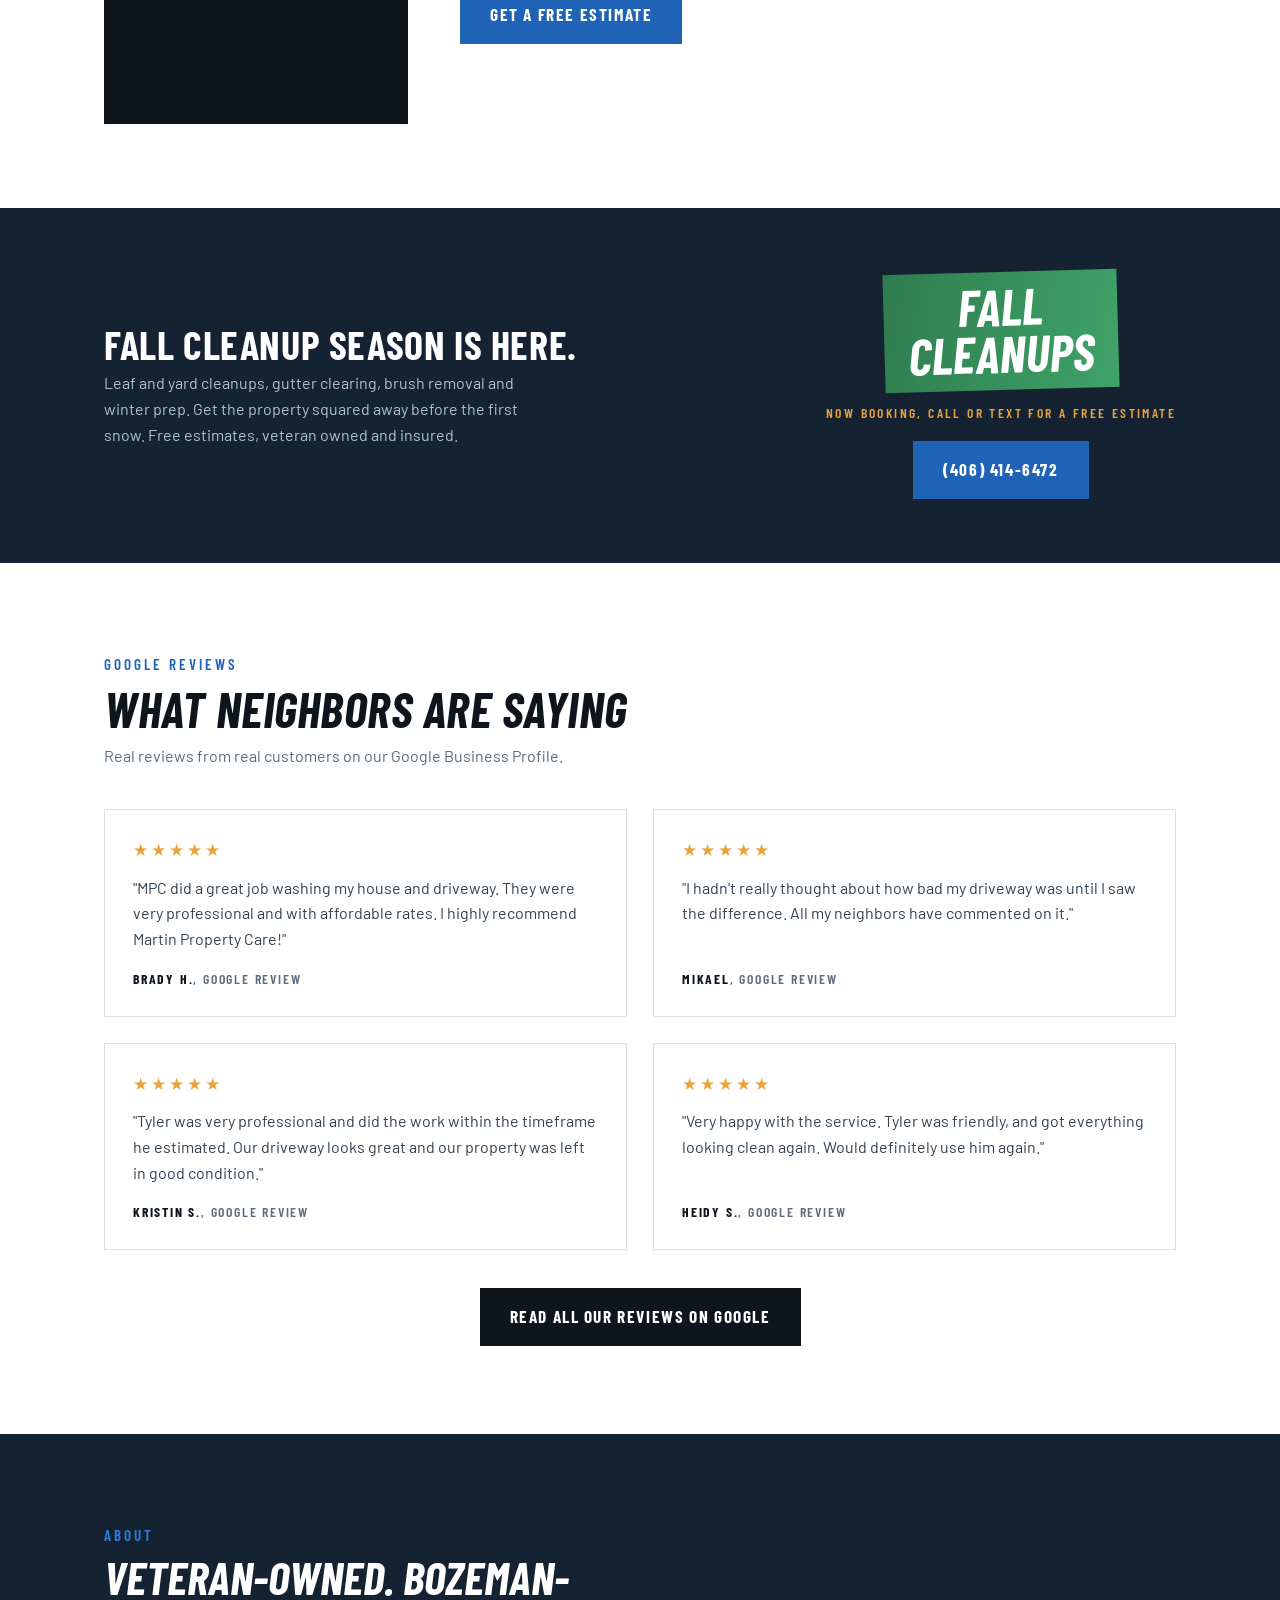
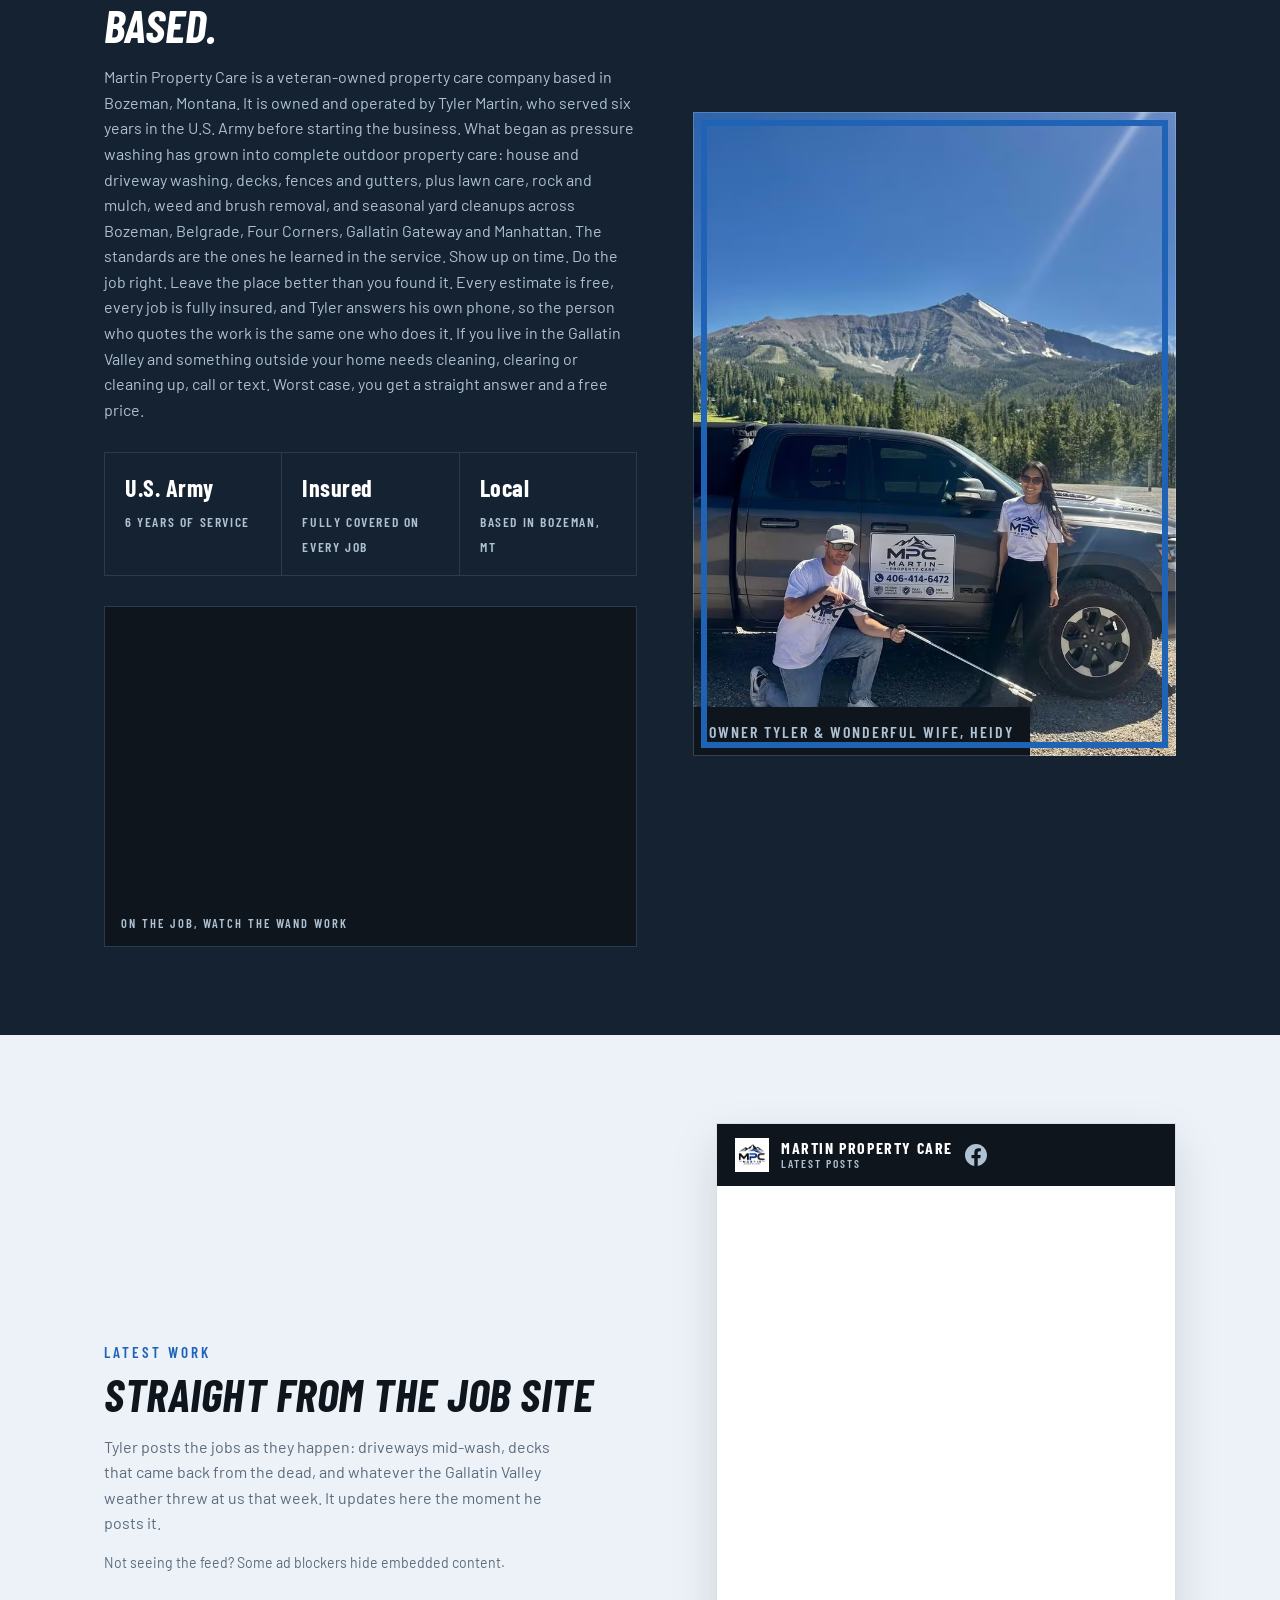
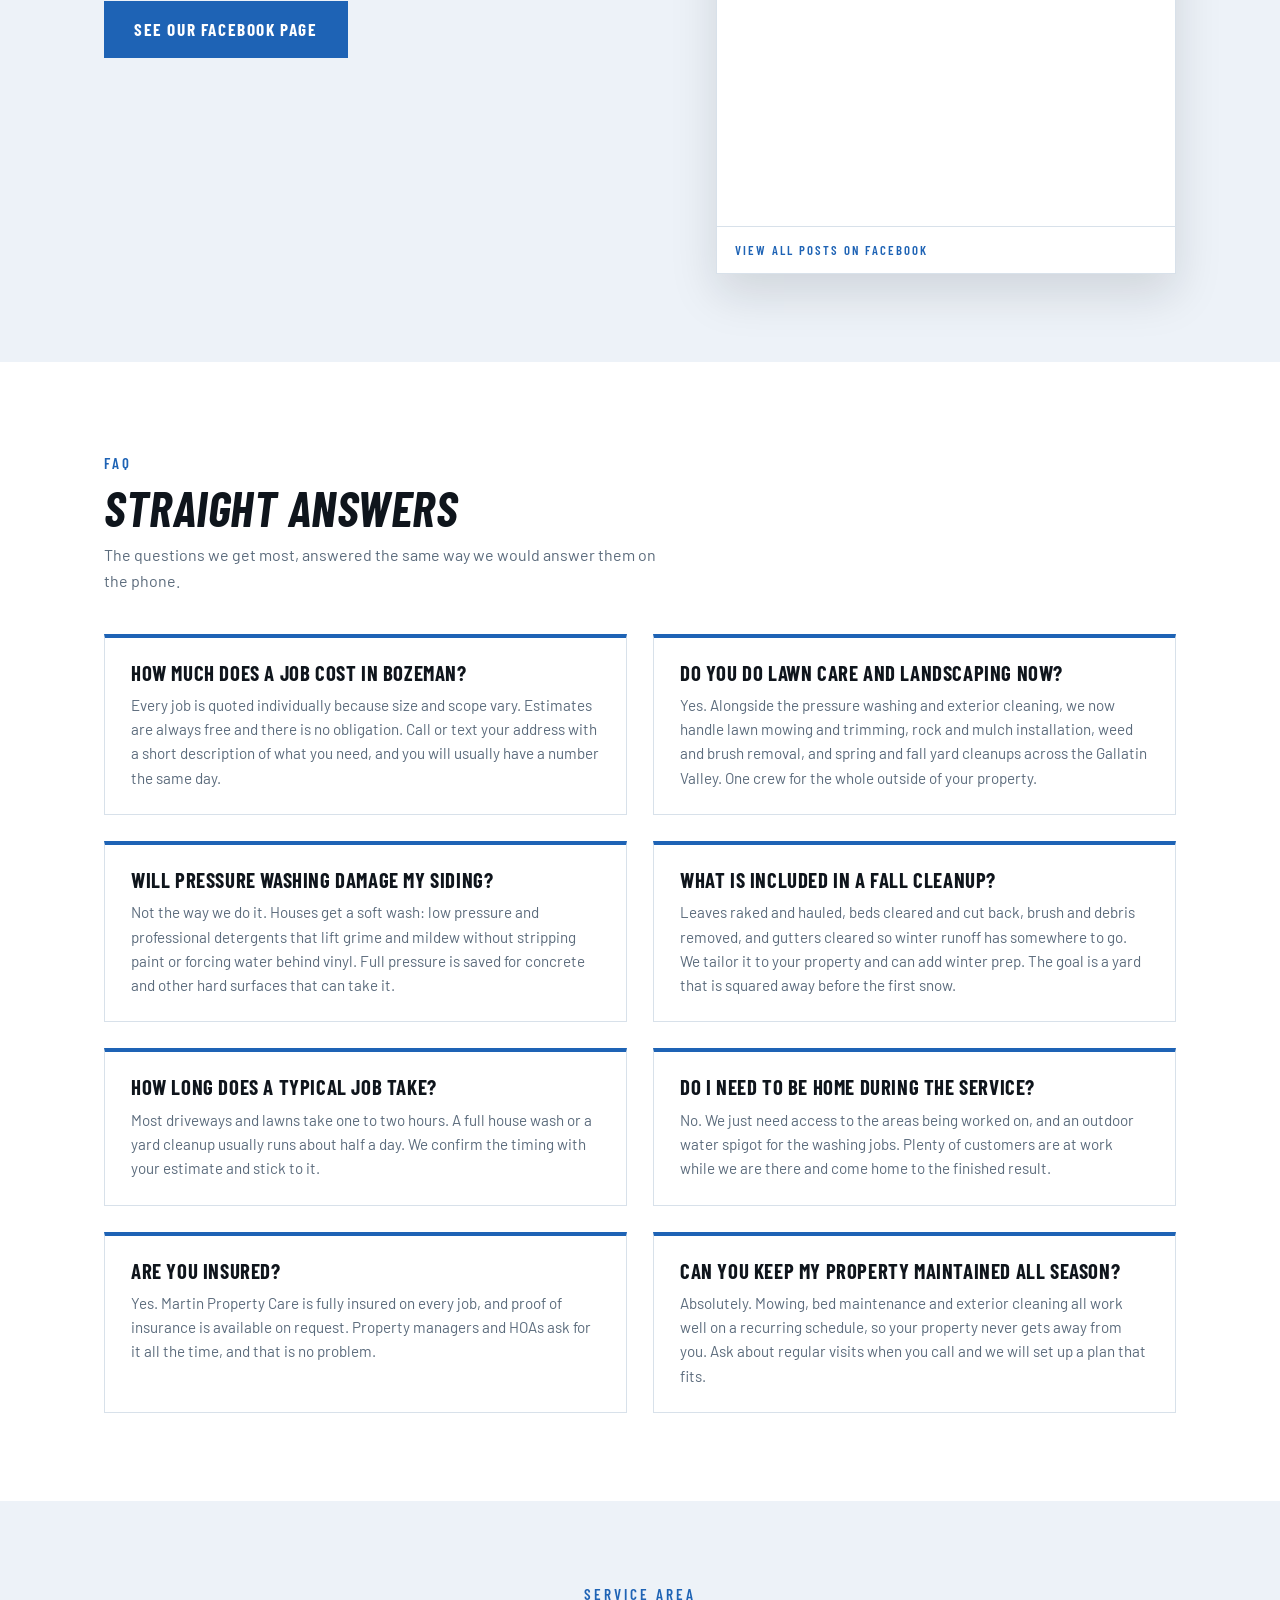
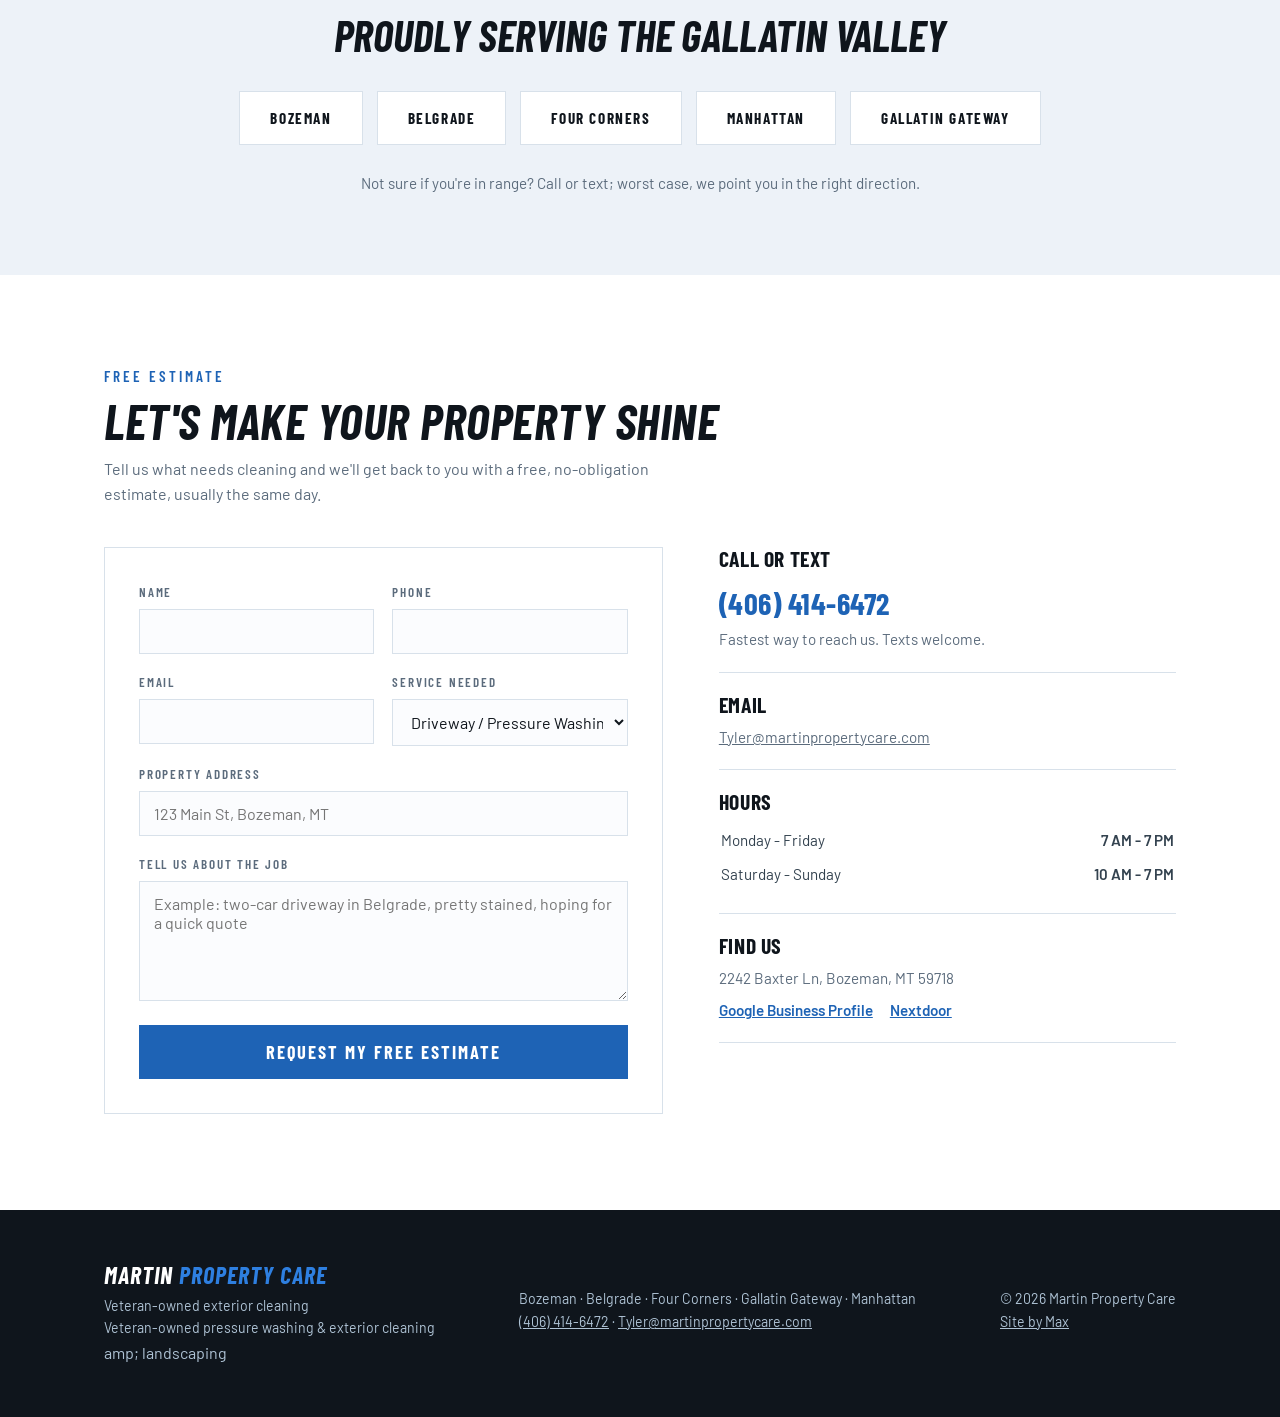
==== commit 94ac39a3: "Added landscaping" ====
--- a/index.html
+++ b/index.html
@@ -3,17 +3,17 @@
 <head>
 <meta charset="UTF-8">
 <meta name="viewport" content="width=device-width, initial-scale=1.0">
-<title>Martin Property Care | Pressure Washing &amp; Exterior Cleaning in Bozeman, MT</title>
-<meta name="description" content="Veteran-owned pressure washing in Bozeman, Montana. House washing, driveway cleaning, decks, fences and gutters across Bozeman, Belgrade, Four Corners, Gallatin Gateway and Manhattan. Free estimates. Call or text (406) 414-6472.">
+<title>Martin Property Care | Exterior Cleaning &amp; Landscaping in Bozeman, MT</title>
+<meta name="description" content="Veteran-owned property care in Bozeman, Montana. Pressure washing, house washing, decks and gutters, plus lawn care, rock and mulch, weed removal and seasonal yard cleanups across the Gallatin Valley. Free estimates. Call or text (406) 414-6472.">
 <link rel="canonical" href="https://martinpropertycare.com/">
-<meta property="og:title" content="Martin Property Care | Pressure Washing &amp; Exterior Cleaning in Bozeman, MT">
-<meta property="og:description" content="Veteran-owned pressure washing and exterior cleaning serving Bozeman, Montana and the Gallatin Valley. House washing, driveway cleaning, decks, fences, walkways and gutters. Free estimates. Fully insured.">
+<meta property="og:title" content="Martin Property Care | Exterior Cleaning &amp; Landscaping in Bozeman, MT">
+<meta property="og:description" content="Veteran-owned property care serving Bozeman and the Gallatin Valley. Pressure washing and exterior cleaning plus lawn care, rock and mulch, and seasonal yard cleanups. Free estimates. Fully insured.">
 <meta property="og:type" content="website">
 <meta property="og:url" content="https://martinpropertycare.com/">
 <meta property="og:image" content="https://martinpropertycare.com/images/hero.jpg">
 <meta name="twitter:card" content="summary_large_image">
-<meta name="twitter:title" content="Martin Property Care | Pressure Washing &amp; Exterior Cleaning in Bozeman, MT">
-<meta name="twitter:description" content="Veteran-owned pressure washing and exterior cleaning serving Bozeman, Montana and the Gallatin Valley. House washing, driveway cleaning, decks, fences, walkways and gutters. Free estimates. Fully insured.">
+<meta name="twitter:title" content="Martin Property Care | Exterior Cleaning &amp; Landscaping in Bozeman, MT">
+<meta name="twitter:description" content="Veteran-owned property care serving Bozeman and the Gallatin Valley. Pressure washing and exterior cleaning plus lawn care, rock and mulch, and seasonal yard cleanups. Free estimates. Fully insured.">
 <meta name="twitter:image" content="https://martinpropertycare.com/images/hero.jpg">
 <link rel="icon" href="/favicon.ico" sizes="32x32">
 <link rel="icon" type="image/png" href="images/logo.png">
@@ -24,7 +24,7 @@
   "@context": "https://schema.org",
   "@type": ["LocalBusiness", "HomeAndConstructionBusiness"],
   "name": "Martin Property Care",
-  "description": "Veteran-owned pressure washing and exterior cleaning serving Bozeman, Montana and the Gallatin Valley. House washing, driveway cleaning, decks, fences, walkways and gutters. Free estimates. Fully insured.",
+  "description": "Veteran-owned property care serving Bozeman and the Gallatin Valley. Pressure washing and exterior cleaning plus lawn care, rock and mulch, and seasonal yard cleanups. Free estimates. Fully insured.",
   "url": "https://martinpropertycare.com/",
   "telephone": "+14064146472",
   "email": "Tyler@martinpropertycare.com",
@@ -62,14 +62,20 @@
   ],
   "hasOfferCatalog": {
     "@type": "OfferCatalog",
-    "name": "Exterior Cleaning Services",
+    "name": "Exterior Cleaning & Property Care Services",
     "itemListElement": [
       {"@type":"Offer","itemOffered":{"@type":"Service","name":"Driveway Cleaning","description":"Pressure washing for driveways of any size. Removes dirt, tire marks and organic staining, typically in a single visit.","serviceType":"Pressure Washing","provider":{"@id":"https://martinpropertycare.com/#business"}}},
       {"@type":"Offer","itemOffered":{"@type":"Service","name":"House Washing / Soft Wash","description":"Low-pressure soft washing safe for siding and trim. Removes grime, mildew and cobwebs without damaging exterior surfaces.","serviceType":"Soft Washing","provider":{"@id":"https://martinpropertycare.com/#business"}}},
       {"@type":"Offer","itemOffered":{"@type":"Service","name":"Deck and Patio Cleaning","description":"Pressure washing to restore deck and patio surfaces. Removes years of buildup and preps surfaces for stain or seal.","serviceType":"Pressure Washing","provider":{"@id":"https://martinpropertycare.com/#business"}}},
       {"@type":"Offer","itemOffered":{"@type":"Service","name":"Fence Cleaning","description":"Removes green film and gray weathering from wood fences, restoring the natural wood appearance.","serviceType":"Pressure Washing","provider":{"@id":"https://martinpropertycare.com/#business"}}},
       {"@type":"Offer","itemOffered":{"@type":"Service","name":"Walkway and Sidewalk Cleaning","description":"Pressure washing for concrete and stone walkways, sidewalks and entry areas. Improves safety and curb appeal.","serviceType":"Pressure Washing","provider":{"@id":"https://martinpropertycare.com/#business"}}},
-      {"@type":"Offer","itemOffered":{"@type":"Service","name":"Gutter Cleaning","description":"Clears gutters and ensures proper flow before Montana weather puts them to the test.","serviceType":"Gutter Cleaning","provider":{"@id":"https://martinpropertycare.com/#business"}}}
+      {"@type":"Offer","itemOffered":{"@type":"Service","name":"Gutter Cleaning","description":"Clears gutters and ensures proper flow before Montana weather puts them to the test.","serviceType":"Gutter Cleaning","provider":{"@id":"https://martinpropertycare.com/#business"}}},
+      {"@type":"Offer","itemOffered":{"@type":"Service","name":"Lawn Mowing and Trimming","description":"Residential lawn mowing, edging and trimming, one time or on a recurring schedule, with clippings cleared.","serviceType":"Lawn Care","provider":{"@id":"https://martinpropertycare.com/#business"}}},
+      {"@type":"Offer","itemOffered":{"@type":"Service","name":"Rock and Mulch Installation","description":"Decorative rock, river rock and mulch delivered and installed over graded, weed-fabric-prepped beds and borders.","serviceType":"Landscaping","provider":{"@id":"https://martinpropertycare.com/#business"}}},
+      {"@type":"Offer","itemOffered":{"@type":"Service","name":"Spring and Fall Yard Cleanups","description":"Seasonal yard cleanups: leaves raked and hauled, beds cleared, dead growth cut back, and winter prep.","serviceType":"Landscaping","provider":{"@id":"https://martinpropertycare.com/#business"}}},
+      {"@type":"Offer","itemOffered":{"@type":"Service","name":"Weed Removal and Bed Maintenance","description":"Weeds pulled, beds edged and landscaping kept in shape, one time or on a recurring visit.","serviceType":"Landscaping","provider":{"@id":"https://martinpropertycare.com/#business"}}},
+      {"@type":"Offer","itemOffered":{"@type":"Service","name":"Tree, Shrub and Brush Removal","description":"Small trees, shrubs, brush and yard debris cleared and hauled away.","serviceType":"Landscaping","provider":{"@id":"https://martinpropertycare.com/#business"}}},
+      {"@type":"Offer","itemOffered":{"@type":"Service","name":"General Property Maintenance","description":"Grading and prep, winter prep, debris hauling and exterior upkeep across the property.","serviceType":"Property Maintenance","provider":{"@id":"https://martinpropertycare.com/#business"}}}
     ]
   },
   "founder": {
@@ -89,12 +95,12 @@
   "@id": "https://martinpropertycare.com/#business"
 }
 </script>
-<link rel="stylesheet" href="css/styles.css?v=2">
+<link rel="stylesheet" href="css/styles.css?v=4">
 </head>
 <body>
 
 <div class="promo">
-  Any-size driveway cleaned for <strong>$99</strong> through July 31, <a href="tel:4064146472">call or text (406)&nbsp;414-6472</a>
+  Now booking <strong>fall cleanups</strong> &amp; winter prep, <a href="tel:4064146472">call or text (406)&nbsp;414-6472</a>
 </div>
 
 <header class="site">
@@ -119,10 +125,10 @@
 <section class="hero" id="top">
   <div class="wrap">
     <div>
-      <span class="eyebrow" style="color:var(--bright)">Veteran-Owned Exterior Cleaning, Bozeman, MT</span>
-      <h1>Big Sky.<br><span class="alt">Clean Homes.</span></h1>
-      <p class="h1-sub">Pressure washing and exterior cleaning in Bozeman, MT</p>
-      <p class="lede">Bozeman's go-to crew for driveways, siding, decks and fences. We cover the whole Gallatin Valley, from Belgrade and Four Corners to Gallatin Gateway and Manhattan. Montana weather is hard on your property. Martin Property Care brings it back.</p>
+      <span class="eyebrow" style="color:var(--bright)">Veteran-Owned Property Care, Bozeman, MT</span>
+      <h1>Big Sky.<br><span class="alt">Total Property Care.</span></h1>
+      <p class="h1-sub">Exterior cleaning &amp; landscaping in Bozeman, MT</p>
+      <p class="lede">One local crew for the outside of your property. Pressure washing, house washing, decks and gutters, plus lawn care, rock and mulch, and seasonal yard cleanups. Serving the whole Gallatin Valley, from Belgrade and Four Corners to Gallatin Gateway and Manhattan.</p>
       <div class="cta-row">
         <a class="btn btn-blue" href="#contact">Get a Free Estimate</a>
         <a class="btn btn-line" href="#results">See the Results</a>
@@ -268,43 +274,93 @@
   <div class="wrap">
     <div class="sec-head">
       <span class="eyebrow">What We Do</span>
-      <h2>Exterior Cleaning Services</h2>
-      <p>Free estimates on everything. If it's outside and it's dirty, it's probably on this list.</p>
-    </div>
-    <div class="svc-grid">
-      <div class="svc">
-        <span class="tag">$99 thru July</span>
-        <h3>Driveway Cleaning</h3>
-        <p>Any size, one flat price this month. We run a professional surface cleaner across the whole slab, then rinse and detail the edges. Dirt, tire marks and organic staining lift out, and the concrete dries lighter than most owners expect. Most driveways are done in a single visit, usually inside two hours.</p>
-        <a class="more" href="/driveway-cleaning-bozeman-mt/">More on driveway cleaning</a>
-      </div>
-      <div class="svc">
-        <!-- <span class="tag blue">Most Popular</span> -->
-        <h3>House Washing / Soft Wash</h3>
-        <p>Low-pressure washing that is safe for siding, trim, soffits and windows. Professional detergents do the work instead of raw pressure, so vinyl, Hardie board and painted wood keep their finish. Grime, mildew, cobwebs and wasp nests come off the whole exterior. Your house looks newer from the street the same day.</p>
-        <a class="more" href="/house-washing-soft-wash-bozeman-mt/">More on house washing</a>
-      </div>
-      <div class="svc">
-        <h3>Deck &amp; Patio Cleaning</h3>
-        <p>Wood decks, concrete patios and pavers. We strip years of gray weathering, dirt and mildew without tearing up the wood grain. The surface comes back ready to enjoy as it is, or clean and dry enough to take stain and sealer properly. A smart first step before summer cookouts or listing photos.</p>
-      </div>
-      <div class="svc">
-        <h3>Fence Cleaning</h3>
-        <p>Wood and vinyl fencing, one side or both. That green film is algae and the dull gray is weathered surface fiber. Both rinse away with the right mix of detergent and pressure, panel by panel, posts and gates included. Your fence goes back to looking like the wood you paid for, not moss.</p>
-      </div>
-      <div class="svc">
-        <h3>Walkway &amp; Sidewalk Cleaning</h3>
-        <p>Concrete walkways, sidewalks, steps and stone borders, from the street to your front door. We lift the dirt, moss and algae that make walking surfaces slick when they are wet, then rinse everything clean to the edges. Safer footing for guests and better curb appeal for the part of the property everyone sees first.</p>
-      </div>
-      <div class="svc">
-        <h3>Gutter Cleaning</h3>
-        <p>We clear leaves, pine needles and roof grit out of the gutters by hand, then flush the downspouts until water runs free. Clogged gutters overflow into fascia, siding and foundations, and Montana snowmelt finds every weak spot. It is an inexpensive job now that prevents expensive water damage later.</p>
-        <a class="more" href="/gutter-cleaning-bozeman-mt/">More on gutter cleaning</a>
-      </div>
-    </div>
+      <h2>Everything Outside, Handled</h2>
+      <p>Two sides of one job: we keep your property clean and we keep it cared for. Free estimates on all of it.</p>
+    </div>
+
+    <div class="svc-group">
+      <h3 class="svc-group-title"><span>01</span> Exterior Cleaning</h3>
+      <div class="svc-grid">
+        <div class="svc">
+          <h3>Driveway Cleaning</h3>
+          <p>Any size driveway. We run a professional surface cleaner across the whole slab, then rinse and detail the edges. Dirt, tire marks and organic staining lift out, and the concrete dries lighter than most owners expect. Most driveways are done in a single visit, usually inside two hours.</p>
+          <a class="more" href="/driveway-cleaning-bozeman-mt/">More on driveway cleaning</a>
+        </div>
+        <div class="svc">
+          <h3>House Washing / Soft Wash</h3>
+          <p>Low-pressure washing that is safe for siding, trim, soffits and windows. Professional detergents do the work instead of raw pressure, so vinyl, Hardie board and painted wood keep their finish. Grime, mildew, cobwebs and wasp nests come off the whole exterior. Your house looks newer from the street the same day.</p>
+          <a class="more" href="/house-washing-soft-wash-bozeman-mt/">More on house washing</a>
+        </div>
+        <div class="svc">
+          <h3>Deck &amp; Patio Cleaning</h3>
+          <p>Wood decks, concrete patios and pavers. We strip years of gray weathering, dirt and mildew without tearing up the wood grain. The surface comes back ready to enjoy as it is, or clean and dry enough to take stain and sealer properly. A smart first step before summer cookouts or listing photos.</p>
+        </div>
+        <div class="svc">
+          <h3>Fence Cleaning</h3>
+          <p>Wood and vinyl fencing, one side or both. That green film is algae and the dull gray is weathered surface fiber. Both rinse away with the right mix of detergent and pressure, panel by panel, posts and gates included. Your fence goes back to looking like the wood you paid for, not moss.</p>
+        </div>
+        <div class="svc">
+          <h3>Walkway &amp; Sidewalk Cleaning</h3>
+          <p>Concrete walkways, sidewalks, steps and stone borders, from the street to your front door. We lift the dirt, moss and algae that make walking surfaces slick when they are wet, then rinse everything clean to the edges. Safer footing for guests and better curb appeal for the part of the property everyone sees first.</p>
+        </div>
+        <div class="svc">
+          <h3>Gutter Cleaning</h3>
+          <p>We clear leaves, pine needles and roof grit out of the gutters by hand, then flush the downspouts until water runs free. Clogged gutters overflow into fascia, siding and foundations, and Montana snowmelt finds every weak spot. It is an inexpensive job now that prevents expensive water damage later.</p>
+          <a class="more" href="/gutter-cleaning-bozeman-mt/">More on gutter cleaning</a>
+        </div>
+      </div>
+    </div>
+
+    <div class="svc-group svc-group-green">
+      <h3 class="svc-group-title"><span>02</span> Landscaping &amp; Property Care</h3>
+      <div class="svc-grid">
+        <div class="svc svc-green">
+          <h3>Lawn Mowing &amp; Trimming</h3>
+          <p>Residential mowing and trimming, one time or on a schedule. We cut, edge and trim clean lines around beds, walkways and fences, then clear the clippings before we leave. Your yard looks sharp and you keep your Saturday.</p>
+        </div>
+        <div class="svc svc-green">
+          <h3>Rock &amp; Mulch Install</h3>
+          <p>Decorative rock, river rock and mulch, delivered and installed. We grade and prep the area, lay fresh landscape fabric to hold back weeds, then spread an even layer that frames your beds and borders. A clean, finished look that lasts.</p>
+        </div>
+        <div class="svc svc-green">
+          <h3>Spring &amp; Fall Yard Cleanups</h3>
+          <p>Seasonal cleanups when the yard needs it most. Leaves raked and hauled, beds cleared, dead growth cut back, the whole property tidied for the season ahead. Spring to wake it up, fall to put it to bed before the snow flies.</p>
+        </div>
+        <div class="svc svc-green">
+          <h3>Weed Removal &amp; Bed Maintenance</h3>
+          <p>Weeds pulled, beds edged, landscaping kept in shape. We clear the overgrowth that takes over by midsummer so your beds look intentional instead of forgotten. Ask about keeping it up on a regular visit.</p>
+        </div>
+        <div class="svc svc-green">
+          <h3>Tree, Shrub &amp; Brush Removal</h3>
+          <p>Small trees, shrubs, brush and debris cleared and hauled off. We handle the overgrowth along fence lines, under decks and around the yard, then take it away so you are not left staring at a pile.</p>
+        </div>
+        <div class="svc svc-green">
+          <h3>General Property Maintenance</h3>
+          <p>The in-between jobs that keep a property in good shape. Grading and prep, winter prep, debris hauling and the outdoor upkeep that falls through the cracks. If it is outside and it needs doing, ask us.</p>
+        </div>
+      </div>
+    </div>
+
     <div class="commercial">
       <h3>Commercial &amp; Property Managers</h3>
-      <p>We handle small commercial too: gas stations, offices, storefronts and shared walkways. <b>Property managers and HOAs, ask about recurring service.</b> We can keep driveways, sidewalks and building exteriors on a schedule so they never get bad in the first place. One call sets it up, and proof of insurance is ready when you need it.</p>
+      <p>We handle small commercial too: gas stations, offices, storefronts and shared grounds. <b>Property managers and HOAs, ask about recurring service.</b> We can keep driveways, walkways, building exteriors and landscaping on a schedule so they never get bad in the first place. One call sets it up, and proof of insurance is ready when you need it.</p>
+    </div>
+  </div>
+</section>
+
+<section class="ls-showcase">
+  <div class="wrap">
+    <div class="ls-video">
+      <iframe src="https://www.facebook.com/plugins/video.php?height=476&href=https%3A%2F%2Fwww.facebook.com%2Freel%2F1102240218943762%2F&show_text=false&width=267&t=0" title="Martin Property Care laying fresh river rock" loading="lazy" allow="autoplay; clipboard-write; encrypted-media; picture-in-picture; web-share" allowfullscreen></iframe>
+    </div>
+    <div class="ls-copy">
+      <span class="eyebrow" style="color:var(--green)">New: Landscaping &amp; Property Care</span>
+      <h2>More Than Clean. Cared For.</h2>
+      <p>A recent job for a local homeowner, start to finish with one crew: we power washed the underside of the deck, cleared out the weeds and debris, graded and prepped the ground, laid fresh river rock, and finished by cleaning up the back patio.</p>
+      <p>That is the idea behind the new services. If something around your property needs that kind of attention, from a tired yard to a full exterior cleanup, we can handle the whole thing. Give us a shout for a free estimate.</p>
+      <!-- TODO: when Tyler sends the river-rock project photos, add a before/after
+           block here (reuse the .fence-note or .ba-card pattern from Results). -->
+      <a class="btn btn-blue" href="#contact">Get a Free Estimate</a>
     </div>
   </div>
 </section>
@@ -312,12 +368,12 @@
 <section class="band">
   <div class="wrap">
     <div>
-      <h2>Any-Size Driveway. One Price.</h2>
-      <p>No measuring, no surprises. Whatever size your driveway is, it gets cleaned for ninety-nine bucks. That's the whole deal.</p>
+      <h2>Fall Cleanup Season Is Here.</h2>
+      <p>Leaf and yard cleanups, gutter clearing, brush removal and winter prep. Get the property squared away before the first snow. Free estimates, veteran owned and insured.</p>
     </div>
     <div class="right">
-      <span class="price">$99</span>
-      <span class="until">Through July 31, call or text to claim it</span>
+      <span class="season">Fall<br>Cleanups</span>
+      <span class="until">Now booking, call or text for a free estimate</span>
       <div style="margin-top:18px"><a class="btn btn-blue" href="tel:4064146472">(406) 414-6472</a></div>
     </div>
   </div>
@@ -363,7 +419,7 @@
     <div>
       <span class="eyebrow">About</span>
       <h2>Veteran-Owned. Bozeman-Based.</h2>
-      <p>Martin Property Care is a veteran-owned pressure washing company based in Bozeman, Montana. It is owned and operated by Tyler Martin, who served six years in the U.S. Army before starting the business. Tyler runs every job himself: house washing, driveway cleaning, decks, fences, walkways and gutters across Bozeman, Belgrade, Four Corners, Gallatin Gateway and Manhattan. The standards are the ones he learned in the service. Show up on time. Do the job right. Leave the place better than you found it. Every estimate is free, every job is fully insured, and Tyler answers his own phone, so the person who quotes your driveway is the same person who cleans it. If you live in the Gallatin Valley and something outside your home has gone gray or green, call or text. Worst case, you get a straight answer and a free price.</p>
+      <p>Martin Property Care is a veteran-owned property care company based in Bozeman, Montana. It is owned and operated by Tyler Martin, who served six years in the U.S. Army before starting the business. What began as pressure washing has grown into complete outdoor property care: house and driveway washing, decks, fences and gutters, plus lawn care, rock and mulch, weed and brush removal, and seasonal yard cleanups across Bozeman, Belgrade, Four Corners, Gallatin Gateway and Manhattan. The standards are the ones he learned in the service. Show up on time. Do the job right. Leave the place better than you found it. Every estimate is free, every job is fully insured, and Tyler answers his own phone, so the person who quotes the work is the same one who does it. If you live in the Gallatin Valley and something outside your home needs cleaning, clearing or cleaning up, call or text. Worst case, you get a straight answer and a free price.</p>
       <div class="facts">
         <div><b>U.S. Army</b><span>6 years of service</span></div>
         <div><b>Insured</b><span>Fully covered on every job</span></div>
@@ -433,30 +489,38 @@
       <h2>Straight Answers</h2>
       <p>The questions we get most, answered the same way we would answer them on the phone.</p>
     </div>
-    <div class="faq-grid">
-      <div class="qa">
-        <h3>How much does pressure washing cost in Bozeman?</h3>
-        <p>Every job is quoted individually because size and buildup vary. Estimates are free and there is no obligation. Driveways are a flat $99 through July, any size. Call or text with your address and you will usually have a number the same day.</p>
+        <div class="faq-grid">
+      <div class="qa">
+        <h3>How much does a job cost in Bozeman?</h3>
+        <p>Every job is quoted individually because size and scope vary. Estimates are always free and there is no obligation. Call or text your address with a short description of what you need, and you will usually have a number the same day.</p>
+      </div>
+      <div class="qa">
+        <h3>Do you do lawn care and landscaping now?</h3>
+        <p>Yes. Alongside the pressure washing and exterior cleaning, we now handle lawn mowing and trimming, rock and mulch installation, weed and brush removal, and spring and fall yard cleanups across the Gallatin Valley. One crew for the whole outside of your property.</p>
       </div>
       <div class="qa">
         <h3>Will pressure washing damage my siding?</h3>
         <p>Not the way we do it. Houses get a soft wash: low pressure and professional detergents that lift grime and mildew without stripping paint or forcing water behind vinyl. Full pressure is saved for concrete and other hard surfaces that can take it.</p>
       </div>
       <div class="qa">
+        <h3>What is included in a fall cleanup?</h3>
+        <p>Leaves raked and hauled, beds cleared and cut back, brush and debris removed, and gutters cleared so winter runoff has somewhere to go. We tailor it to your property and can add winter prep. The goal is a yard that is squared away before the first snow.</p>
+      </div>
+      <div class="qa">
         <h3>How long does a typical job take?</h3>
-        <p>Most driveways take one to two hours. A full house wash usually runs about half a day. We confirm the timing with your estimate and stick to it.</p>
+        <p>Most driveways and lawns take one to two hours. A full house wash or a yard cleanup usually runs about half a day. We confirm the timing with your estimate and stick to it.</p>
       </div>
       <div class="qa">
         <h3>Do I need to be home during the service?</h3>
-        <p>No. We just need access to an outdoor water spigot and the areas being cleaned. Plenty of customers are at work while we wash and come home to the finished result.</p>
+        <p>No. We just need access to the areas being worked on, and an outdoor water spigot for the washing jobs. Plenty of customers are at work while we are there and come home to the finished result.</p>
       </div>
       <div class="qa">
         <h3>Are you insured?</h3>
         <p>Yes. Martin Property Care is fully insured on every job, and proof of insurance is available on request. Property managers and HOAs ask for it all the time, and that is no problem.</p>
       </div>
       <div class="qa">
-        <h3>What time of year is best for pressure washing in Montana?</h3>
-        <p>Spring through fall is ideal, and we work any time temperatures stay above freezing. Booking ahead of the summer rush means faster scheduling, and clearing gutters before the snow saves headaches later.</p>
+        <h3>Can you keep my property maintained all season?</h3>
+        <p>Absolutely. Mowing, bed maintenance and exterior cleaning all work well on a recurring schedule, so your property never gets away from you. Ask about regular visits when you call and we will set up a plan that fits.</p>
       </div>
     </div>
   </div>
@@ -507,13 +571,22 @@
           </div>
           <div class="field">
             <label for="q-service">Service Needed</label>
-            <select id="q-service" name="service">
-              <option>Driveway Cleaning ($99 promo)</option>
-              <option>House Washing / Soft Wash</option>
-              <option>Deck &amp; Patio Cleaning</option>
-              <option>Fence Cleaning</option>
-              <option>Walkway &amp; Sidewalk Cleaning</option>
-              <option>Gutter Cleaning</option>
+                        <select id="q-service" name="service">
+              <optgroup label="Exterior Cleaning">
+                <option>Driveway / Pressure Washing</option>
+                <option>House Washing / Soft Wash</option>
+                <option>Deck &amp; Patio Cleaning</option>
+                <option>Fence Cleaning</option>
+                <option>Walkway &amp; Sidewalk Cleaning</option>
+                <option>Gutter Cleaning</option>
+              </optgroup>
+              <optgroup label="Landscaping &amp; Property Care">
+                <option>Lawn Mowing &amp; Trimming</option>
+                <option>Rock &amp; Mulch Install</option>
+                <option>Spring / Fall Yard Cleanup</option>
+                <option>Weed / Brush Removal</option>
+                <option>General Property Maintenance</option>
+              </optgroup>
               <option>Small Commercial</option>
               <option>Something Else / Multiple</option>
             </select>
@@ -525,7 +598,7 @@
         </div>
         <div class="field">
           <label for="q-msg">Tell Us About the Job</label>
-          <textarea id="q-msg" name="message" placeholder="Example: two-car driveway in Belgrade, pretty stained, hoping for the $99 deal" required></textarea>
+          <textarea id="q-msg" name="message" placeholder="Example: two-car driveway in Belgrade, pretty stained, hoping for a quick quote" required></textarea>
         </div>
         <button type="submit" id="q-btn">Request My Free Estimate</button>
         <div class="form-msg" id="formMsg" role="status"></div>
@@ -565,7 +638,7 @@
   <div class="wrap">
     <div>
       <div class="fbrand">Martin <span>Property Care</span></div>
-      <p>Veteran-owned pressure washing &amp; exterior cleaning</p>
+      <p>Veteran-owned exterior cleaning <p>Veteran-owned pressure washing &amp; exterior cleaning</p>amp; landscaping</p>
     </div>
     <p>Bozeman · Belgrade · Four Corners · Gallatin Gateway · Manhattan<br>
     <a href="tel:4064146472">(406) 414-6472</a> · <a href="mailto:Tyler@martinpropertycare.com">Tyler@martinpropertycare.com</a></p>
@@ -574,6 +647,6 @@
   </div>
 </footer>
 
-<script src="js/main.js?v=2"></script>
+<script src="js/main.js?v=4"></script>
 </body>
 </html>
--- a/css/styles.css
+++ b/css/styles.css
@@ -20,6 +20,8 @@
   --steel:#5B6B7C;
   --mist:#AEC2D4;
   --gold:#E8A33D;
+  --green:#2F7D4F;
+  --green-dk:#245E3C;
 }
 *{margin:0;padding:0;box-sizing:border-box}
 html{scroll-behavior:smooth;scroll-padding-top:86px}
@@ -200,6 +202,19 @@
 
 /* ---------- services ---------- */
 .services{padding:88px 0;background:var(--ice)}
+.svc-group{margin-top:46px}
+.svc-group:first-of-type{margin-top:0}
+.svc-group-title{
+  display:flex;align-items:center;gap:16px;margin-bottom:22px;
+  font-size:1.6rem;font-weight:700;font-style:italic;letter-spacing:.5px;color:var(--ink);
+}
+.svc-group-title span{
+  font-family:'Barlow Condensed',sans-serif;font-weight:700;font-style:normal;
+  background:var(--blue);color:#fff;font-size:.95rem;letter-spacing:1px;padding:4px 11px;
+}
+.svc-group-green .svc-group-title span{background:var(--green)}
+.svc-group-title::after{content:"";flex:1;height:2px;background:var(--line)}
+.svc.svc-green{border-top-color:var(--green)}
 .svc-grid{display:grid;grid-template-columns:repeat(3,1fr);gap:26px}
 .svc{
   background:#fff;border:1px solid var(--line);border-top:4px solid var(--blue);
@@ -224,11 +239,30 @@
 @media(max-width:900px){.svc-grid{grid-template-columns:1fr 1fr}}
 @media(max-width:600px){.svc-grid{grid-template-columns:1fr}}
 
+/* ---------- landscaping showcase ---------- */
+.ls-showcase{padding:84px 0;background:#fff}
+.ls-showcase .wrap{display:grid;grid-template-columns:auto 1fr;gap:52px;align-items:center}
+.ls-video{background:var(--ink);padding:8px;justify-self:center;line-height:0}
+.ls-video iframe{width:288px;height:512px;max-width:100%;display:block;border:none}
+.ls-copy h2{font-size:clamp(1.9rem,4vw,2.7rem);font-weight:700;font-style:italic;letter-spacing:.5px;margin-top:6px}
+.ls-copy p{color:var(--steel);margin-top:16px;max-width:560px}
+.ls-copy .btn{margin-top:24px}
+@media(max-width:800px){
+  .ls-showcase .wrap{grid-template-columns:1fr;gap:32px;justify-items:center;text-align:center}
+  .ls-copy p{margin-left:auto;margin-right:auto}
+}
+
 /* ---------- promo band ---------- */
 .band{
   background:var(--navy);color:#fff;padding:64px 0;position:relative;overflow:hidden;
 }
 .band .wrap{display:flex;align-items:center;justify-content:space-between;gap:36px;flex-wrap:wrap}
+.band .season{
+  font-family:'Barlow Condensed',sans-serif;font-weight:700;font-style:italic;text-transform:uppercase;
+  font-size:clamp(2.1rem,5vw,3.2rem);line-height:.92;color:#fff;
+  background:linear-gradient(100deg,var(--green) 0%,#3FA368 100%);
+  padding:10px 24px 14px;display:inline-block;transform:rotate(-1.6deg);
+}
 .band .price{
   font-family:'Barlow Condensed',sans-serif;font-weight:700;font-style:italic;
   font-size:clamp(3.4rem,8vw,5.4rem);line-height:1;color:#fff;
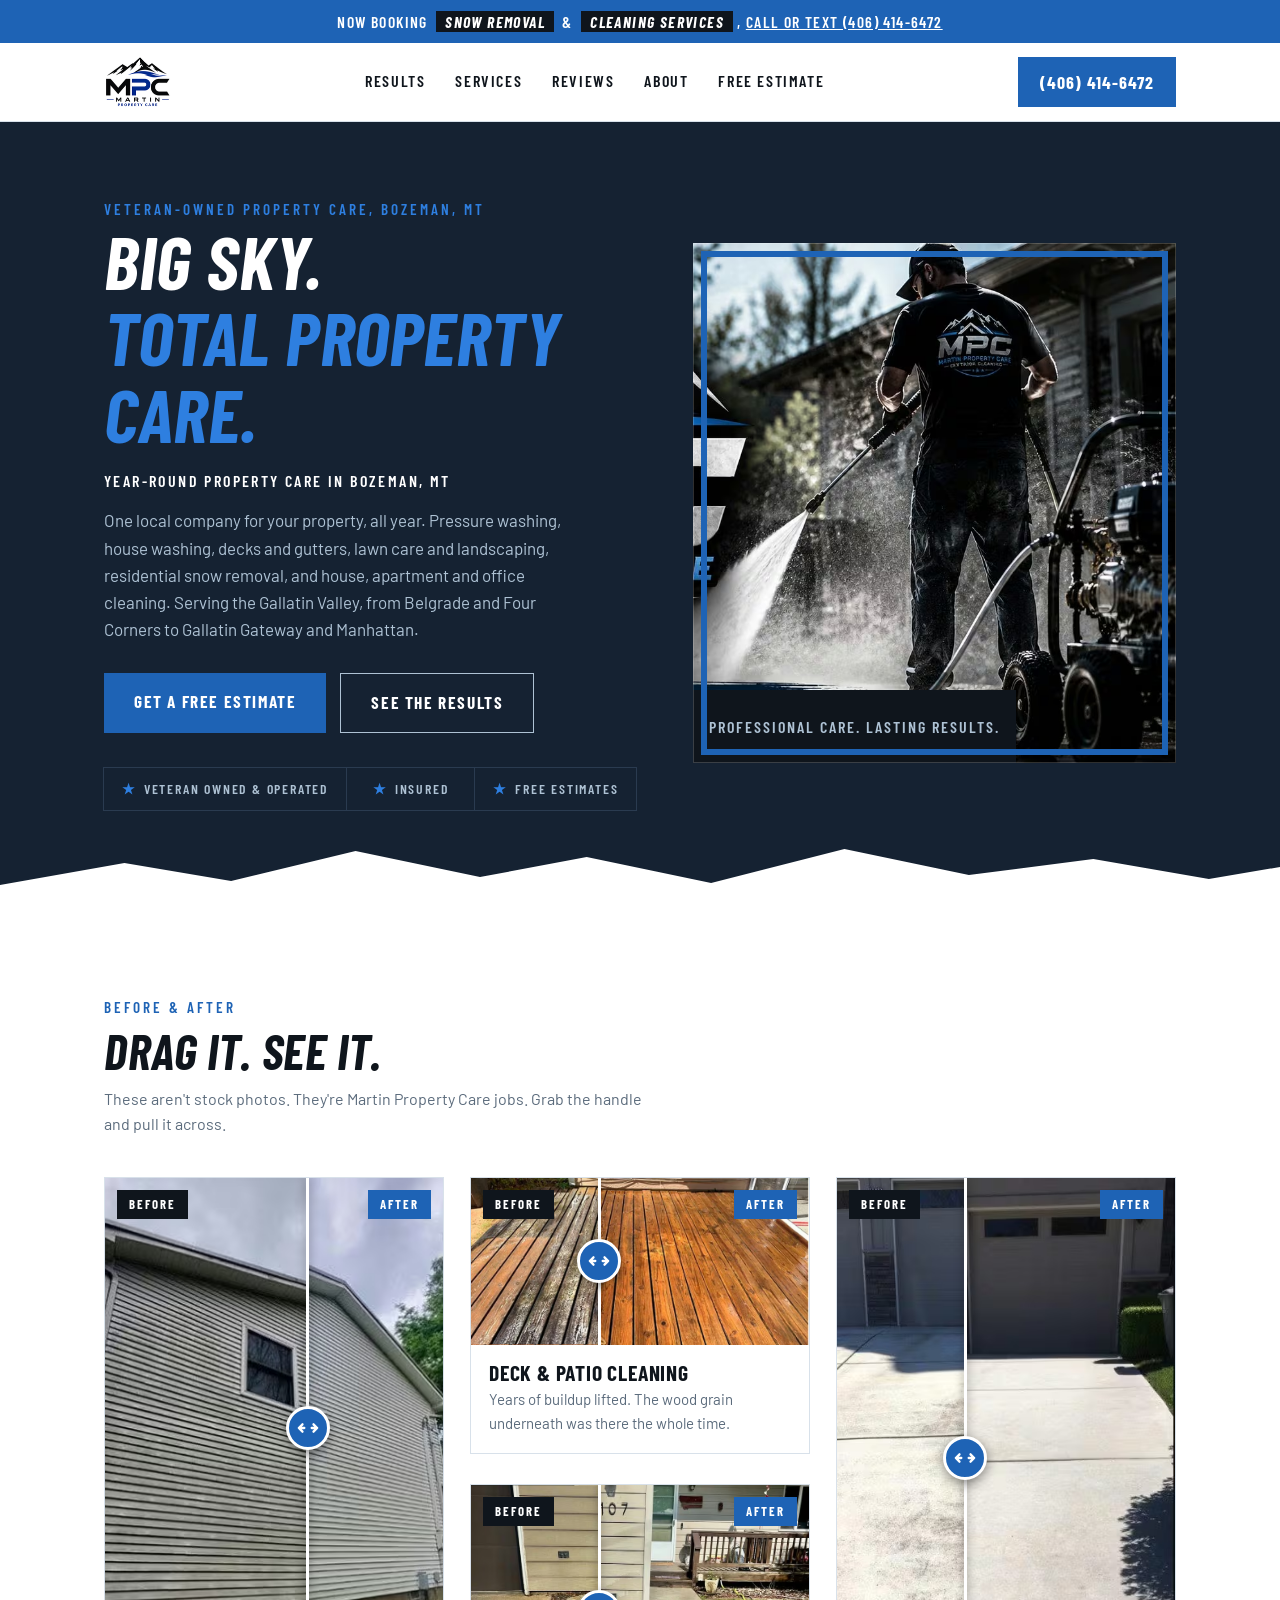
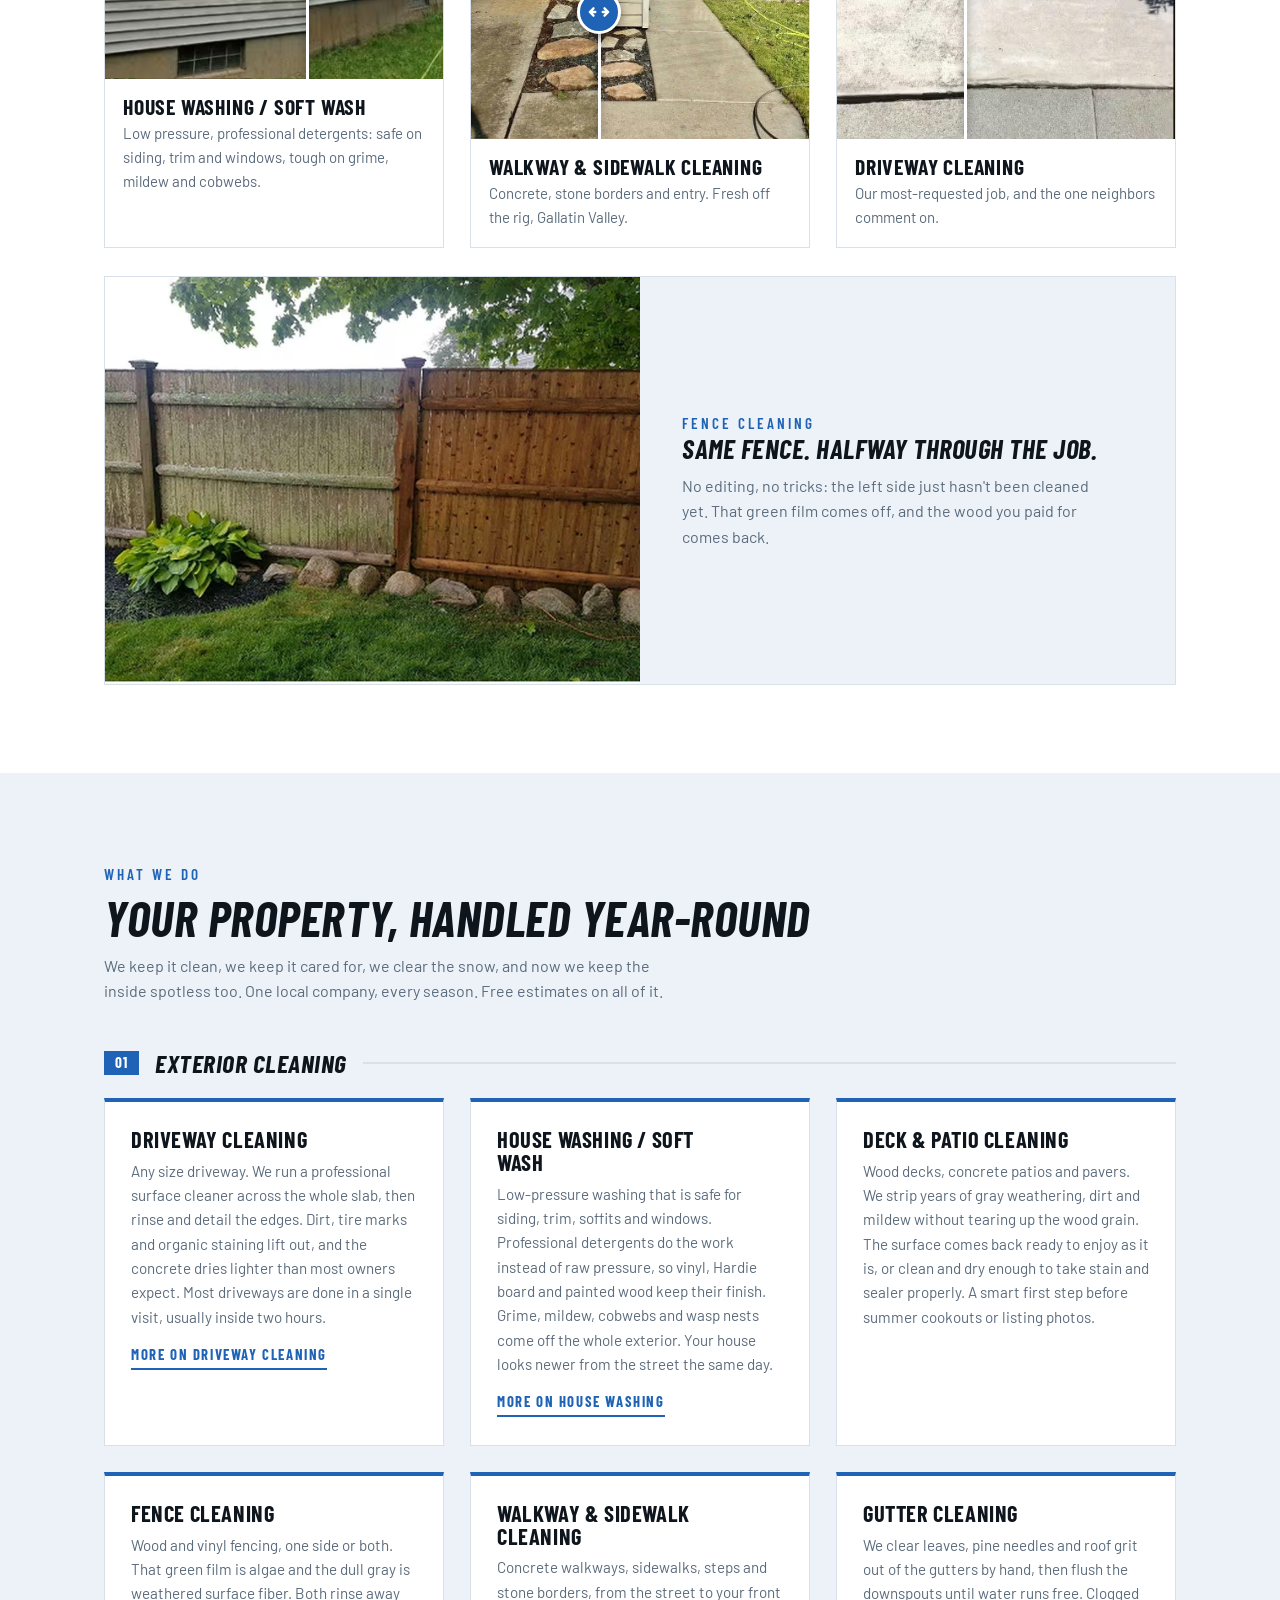
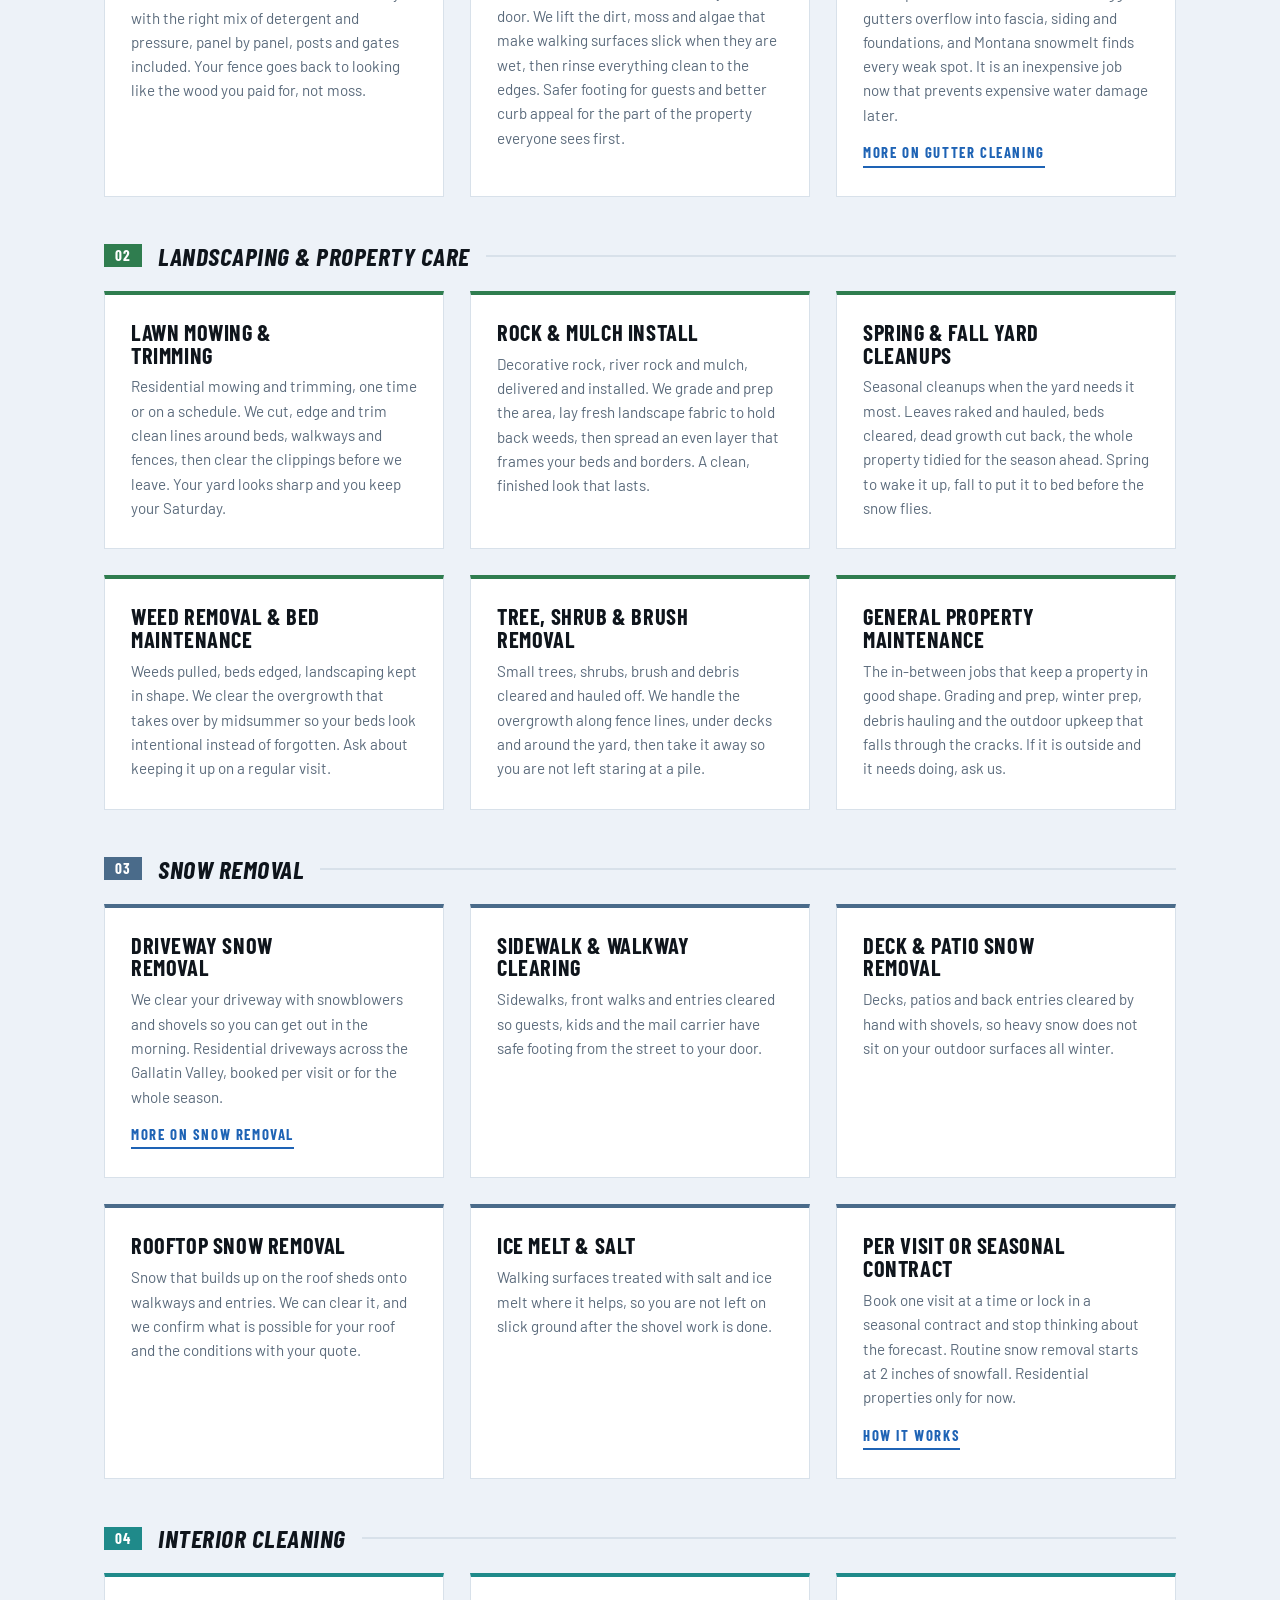
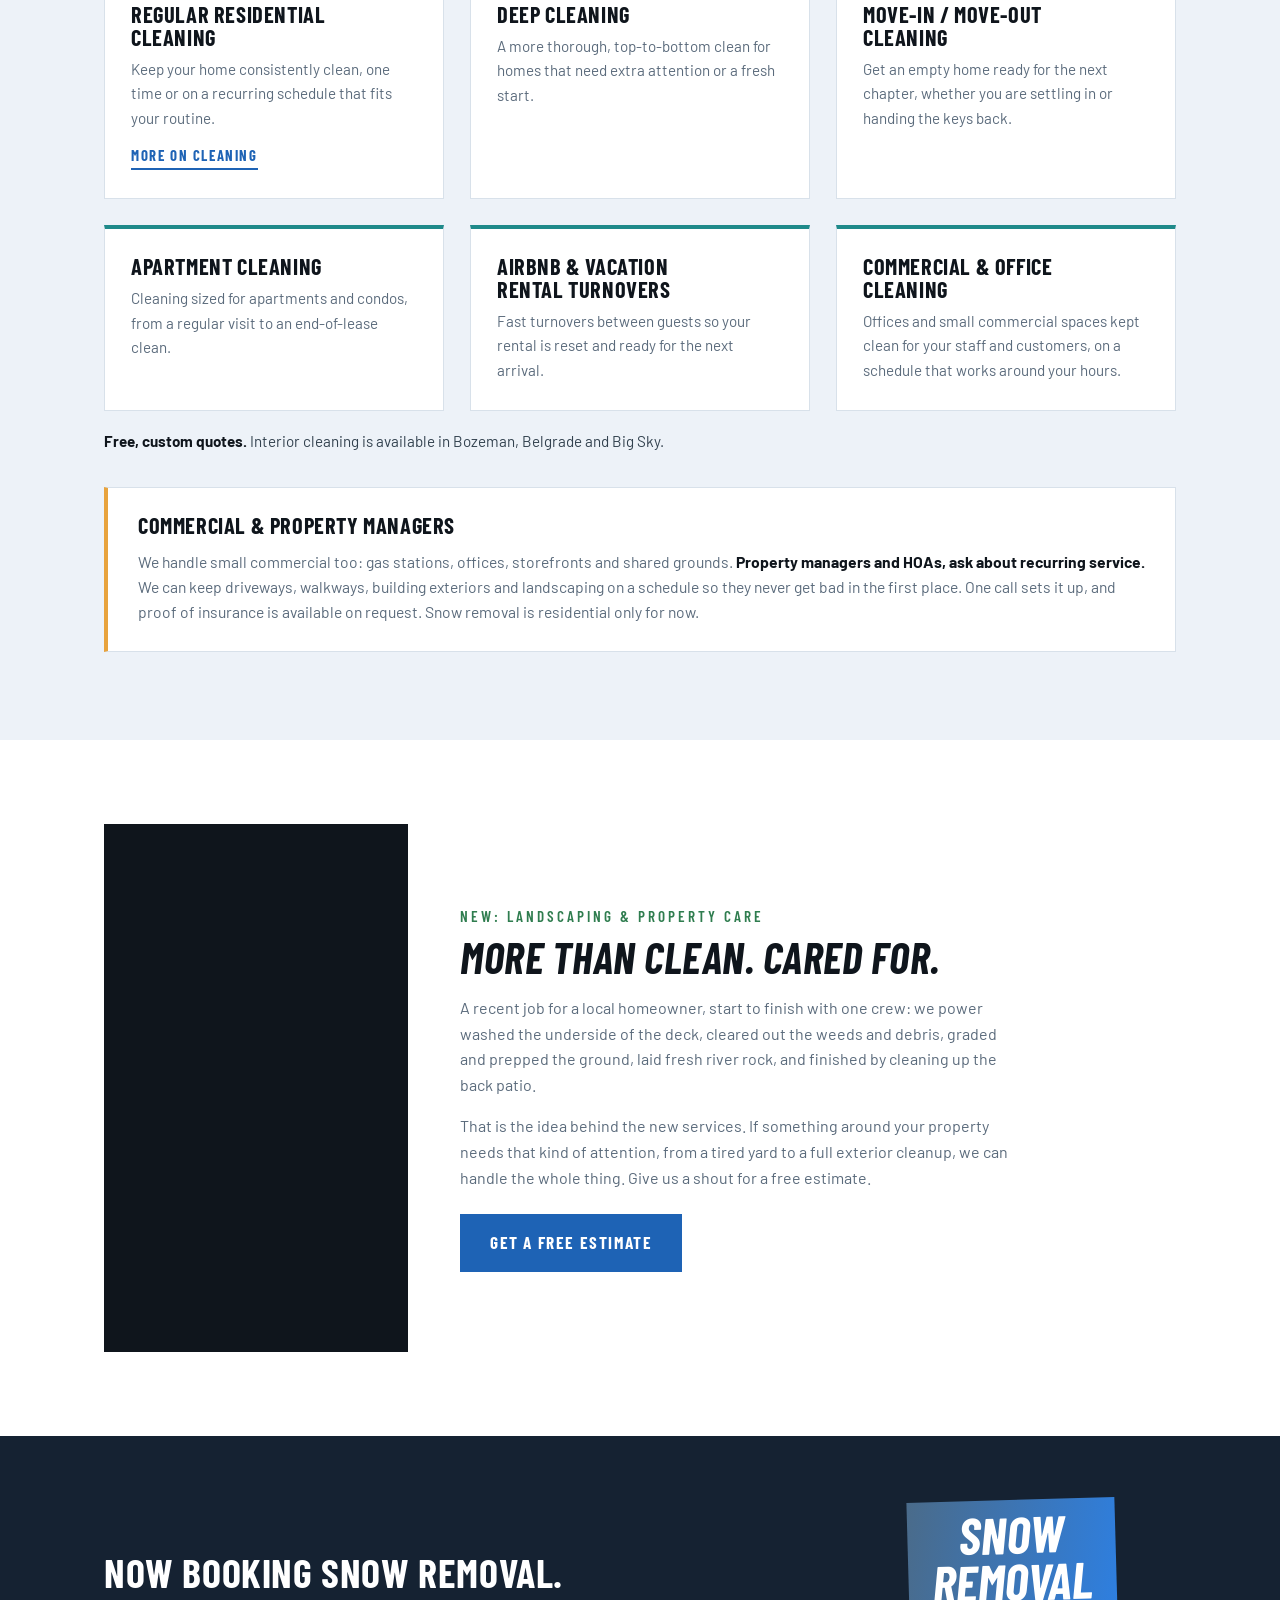
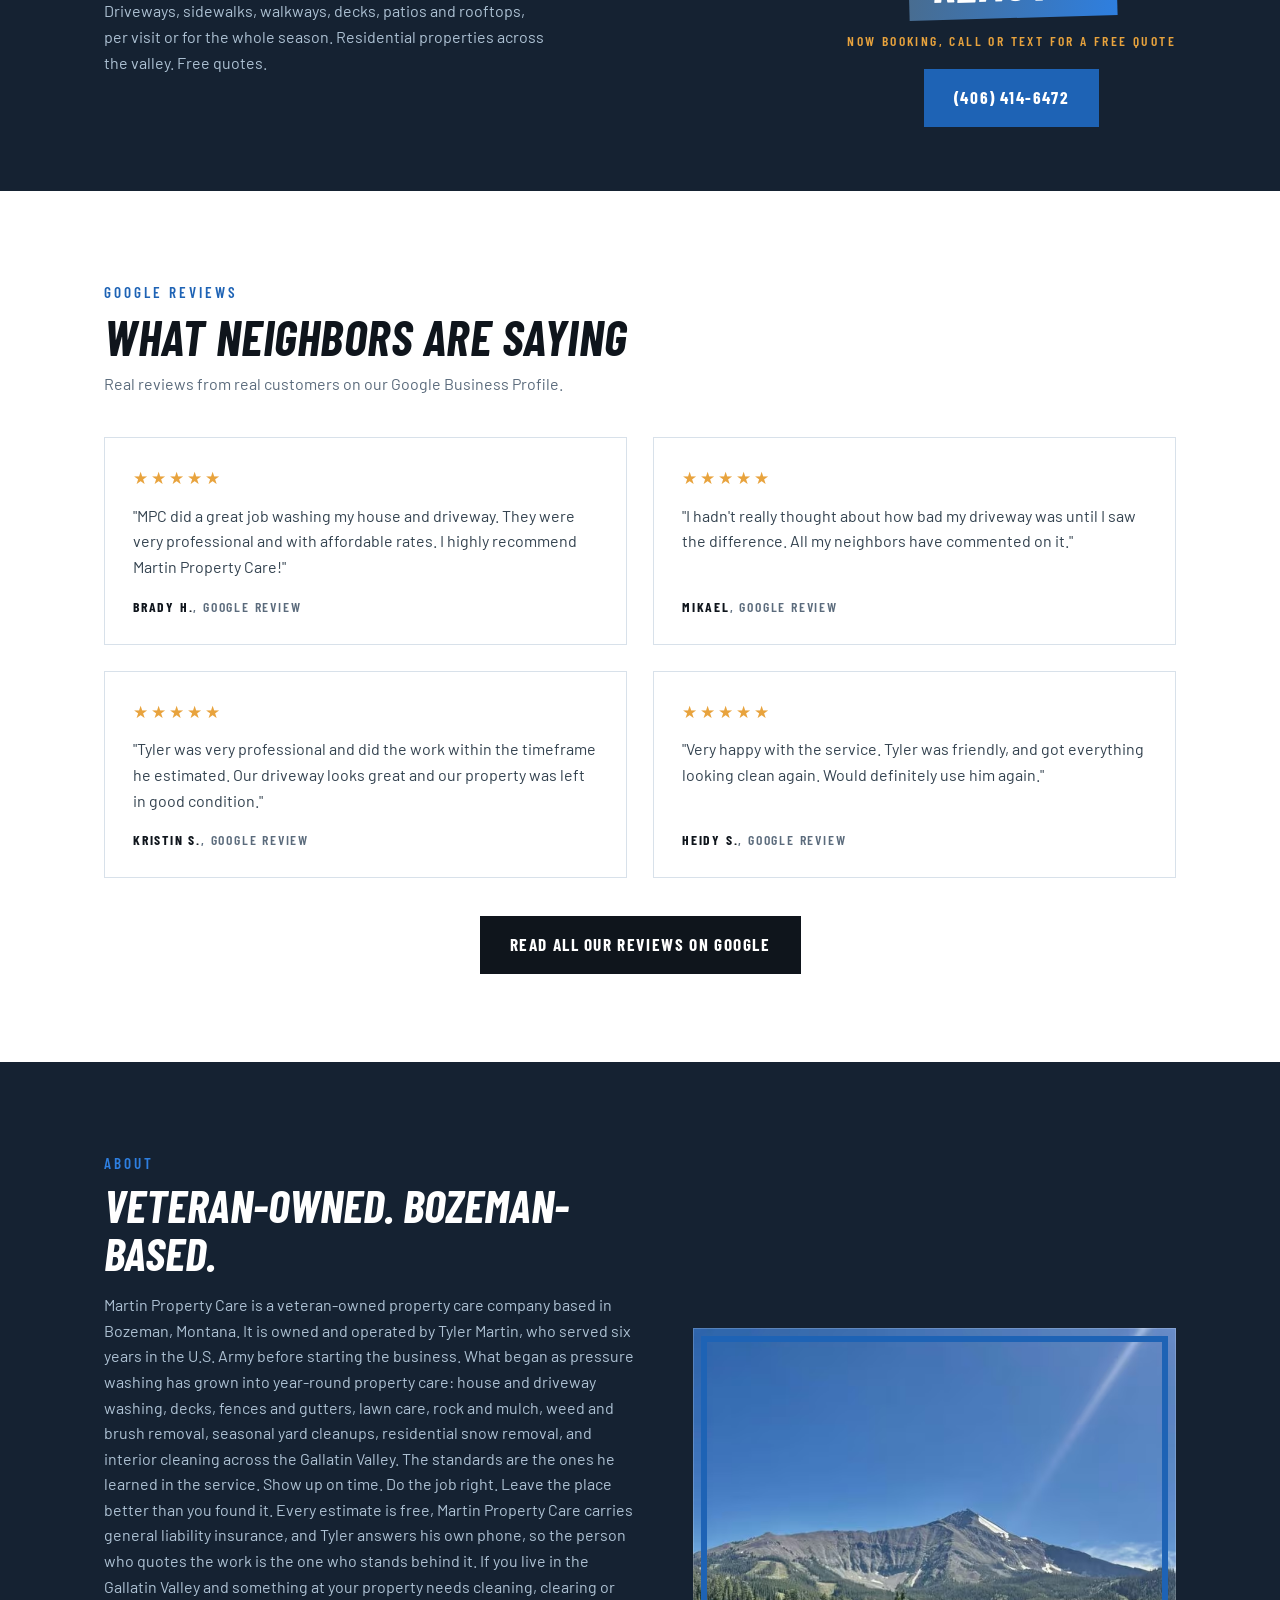
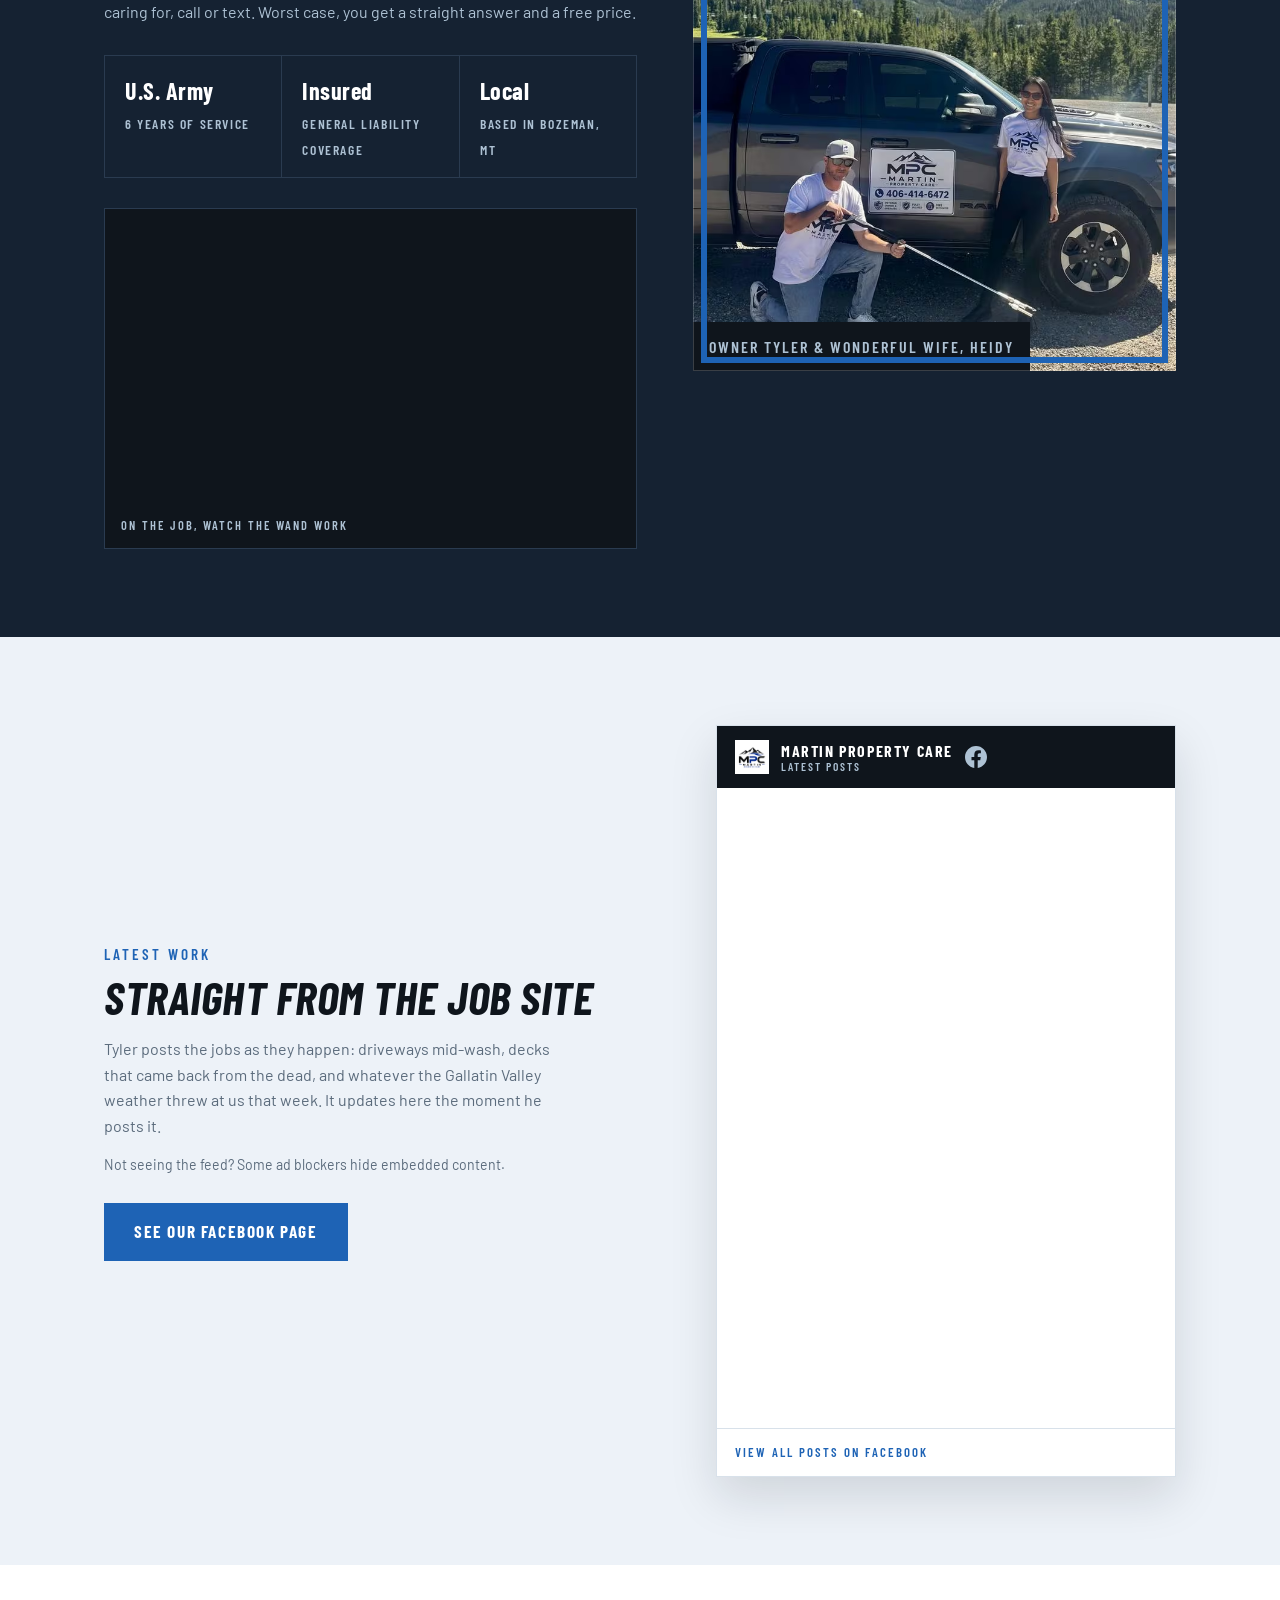
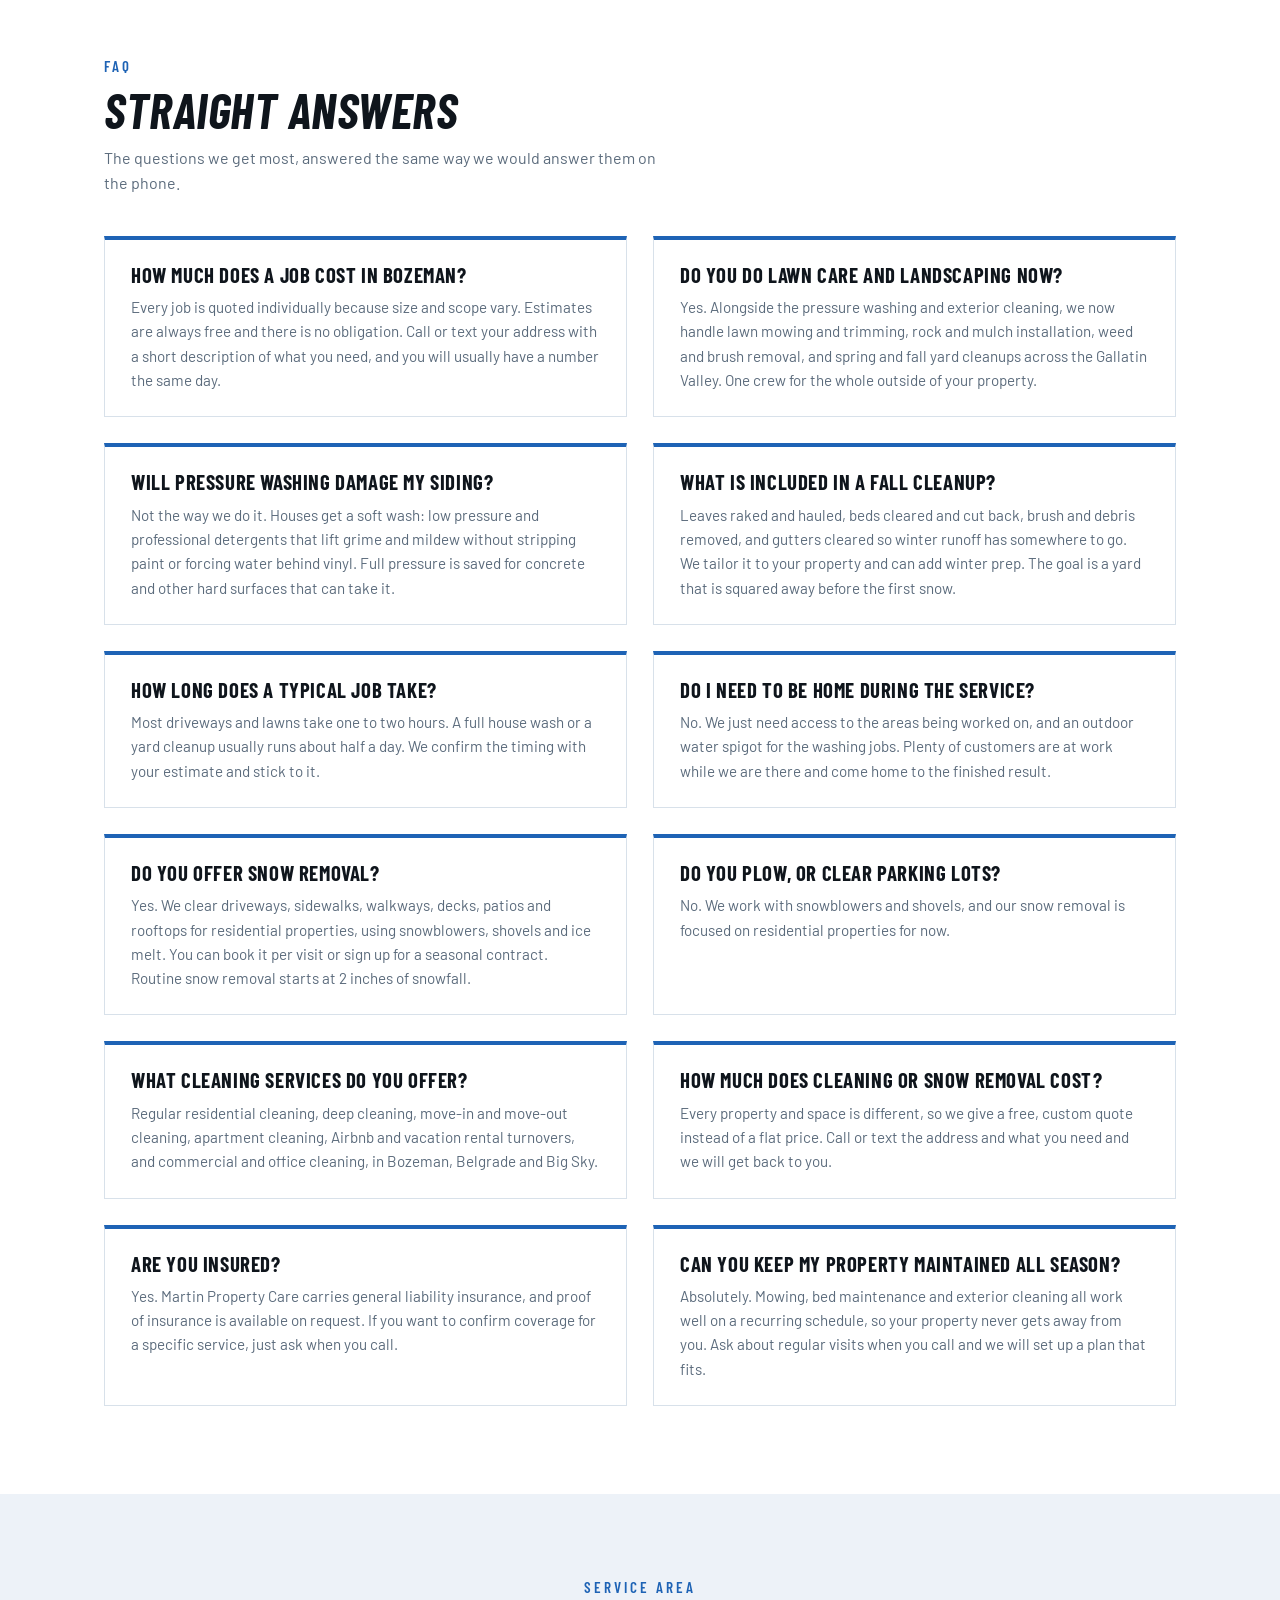
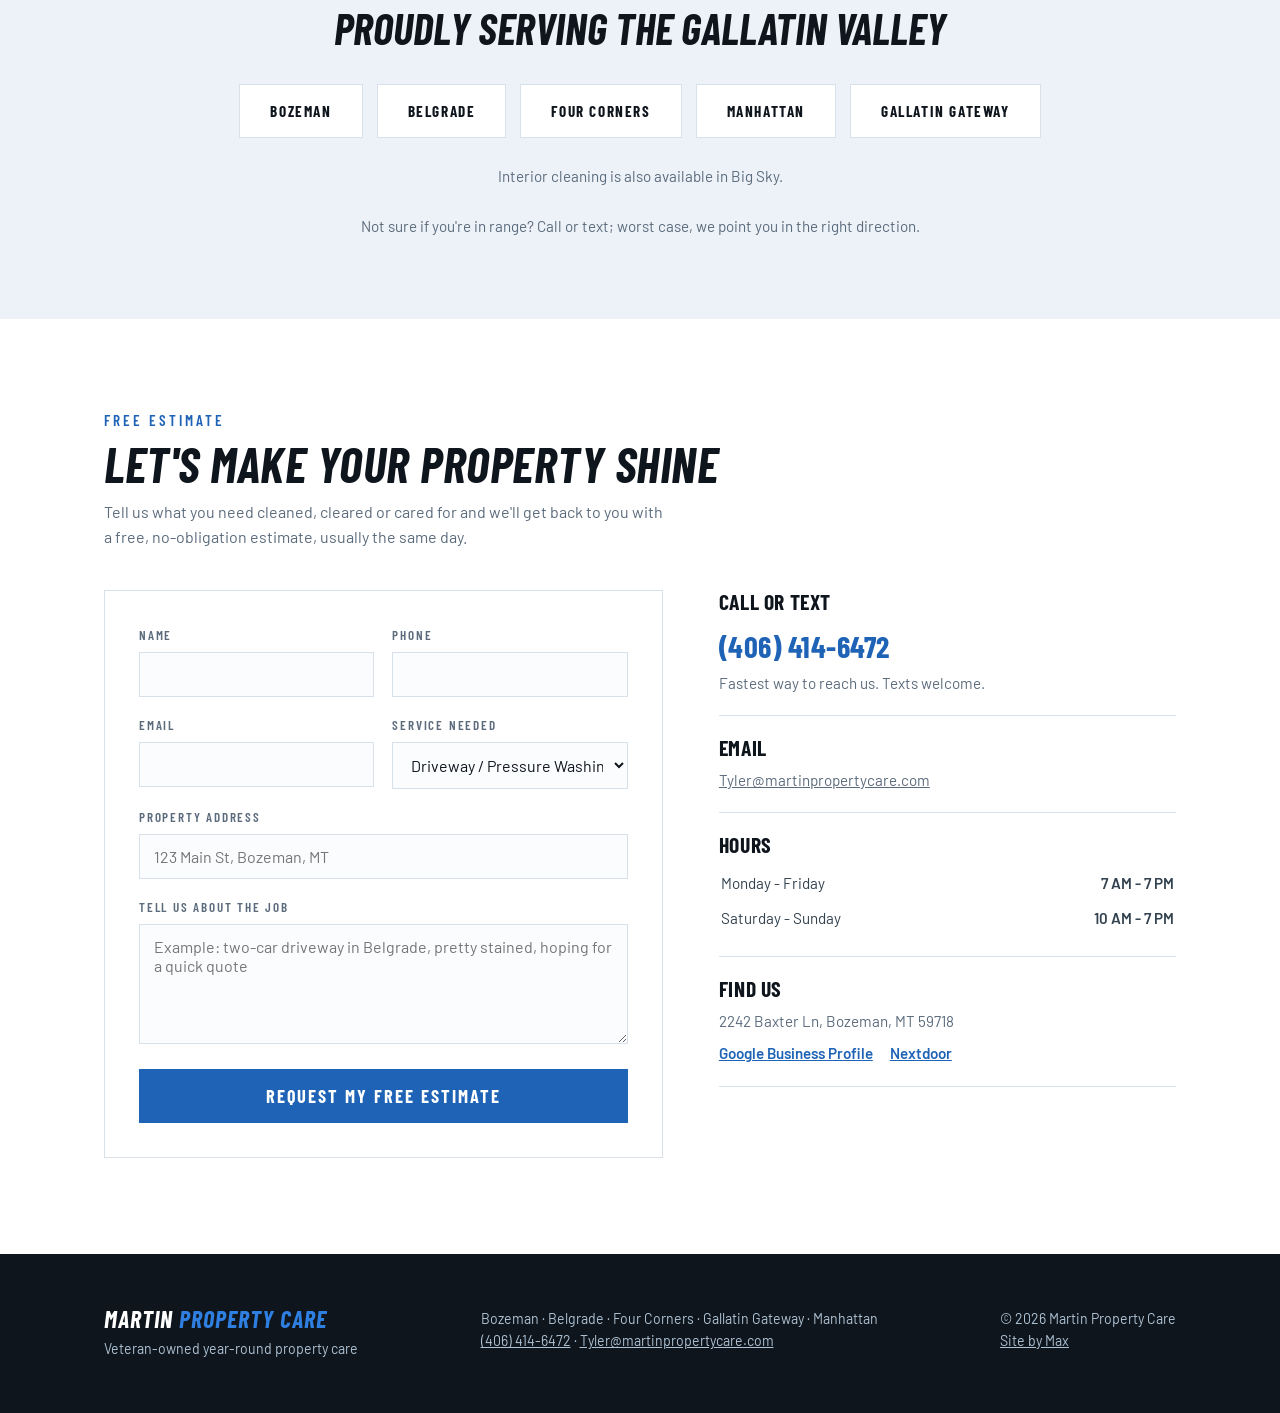
==== commit 02b1f677: "Add snow removal and interior cleaning services New snow removal and house cleaning pages, homepage " ====
--- a/index.html
+++ b/index.html
@@ -3,17 +3,17 @@
 <head>
 <meta charset="UTF-8">
 <meta name="viewport" content="width=device-width, initial-scale=1.0">
-<title>Martin Property Care | Exterior Cleaning &amp; Landscaping in Bozeman, MT</title>
-<meta name="description" content="Veteran-owned property care in Bozeman, Montana. Pressure washing, house washing, decks and gutters, plus lawn care, rock and mulch, weed removal and seasonal yard cleanups across the Gallatin Valley. Free estimates. Call or text (406) 414-6472.">
+<title>Martin Property Care | Property Care, Snow Removal &amp; Cleaning in Bozeman, MT</title>
+<meta name="description" content="Veteran-owned, year-round property care in Bozeman, Montana. Pressure washing, lawn care and landscaping, residential snow removal, and house, apartment and office cleaning across the Gallatin Valley. Free estimates. Call or text (406) 414-6472.">
 <link rel="canonical" href="https://martinpropertycare.com/">
-<meta property="og:title" content="Martin Property Care | Exterior Cleaning &amp; Landscaping in Bozeman, MT">
-<meta property="og:description" content="Veteran-owned property care serving Bozeman and the Gallatin Valley. Pressure washing and exterior cleaning plus lawn care, rock and mulch, and seasonal yard cleanups. Free estimates. Fully insured.">
+<meta property="og:title" content="Martin Property Care | Property Care, Snow Removal &amp; Cleaning in Bozeman, MT">
+<meta property="og:description" content="Veteran-owned, year-round property care serving Bozeman and the Gallatin Valley. Exterior cleaning, landscaping, residential snow removal and interior cleaning. Free estimates.">
 <meta property="og:type" content="website">
 <meta property="og:url" content="https://martinpropertycare.com/">
 <meta property="og:image" content="https://martinpropertycare.com/images/hero.jpg">
 <meta name="twitter:card" content="summary_large_image">
-<meta name="twitter:title" content="Martin Property Care | Exterior Cleaning &amp; Landscaping in Bozeman, MT">
-<meta name="twitter:description" content="Veteran-owned property care serving Bozeman and the Gallatin Valley. Pressure washing and exterior cleaning plus lawn care, rock and mulch, and seasonal yard cleanups. Free estimates. Fully insured.">
+<meta name="twitter:title" content="Martin Property Care | Property Care, Snow Removal &amp; Cleaning in Bozeman, MT">
+<meta name="twitter:description" content="Veteran-owned, year-round property care serving Bozeman and the Gallatin Valley. Exterior cleaning, landscaping, residential snow removal and interior cleaning. Free estimates.">
 <meta name="twitter:image" content="https://martinpropertycare.com/images/hero.jpg">
 <link rel="icon" href="/favicon.ico" sizes="32x32">
 <link rel="icon" type="image/png" href="images/logo.png">
@@ -24,7 +24,7 @@
   "@context": "https://schema.org",
   "@type": ["LocalBusiness", "HomeAndConstructionBusiness"],
   "name": "Martin Property Care",
-  "description": "Veteran-owned property care serving Bozeman and the Gallatin Valley. Pressure washing and exterior cleaning plus lawn care, rock and mulch, and seasonal yard cleanups. Free estimates. Fully insured.",
+  "description": "Veteran-owned, year-round property care serving Bozeman and the Gallatin Valley. Exterior cleaning, landscaping, residential snow removal and interior cleaning. Free estimates.",
   "url": "https://martinpropertycare.com/",
   "telephone": "+14064146472",
   "email": "Tyler@martinpropertycare.com",
@@ -58,11 +58,12 @@
     {"@type":"City","name":"Belgrade","addressRegion":"MT","addressCountry":"US"},
     {"@type":"City","name":"Four Corners","addressRegion":"MT","addressCountry":"US"},
     {"@type":"City","name":"Gallatin Gateway","addressRegion":"MT","addressCountry":"US"},
-    {"@type":"City","name":"Manhattan","addressRegion":"MT","addressCountry":"US"}
+    {"@type":"City","name":"Manhattan","addressRegion":"MT","addressCountry":"US"},
+    {"@type":"City","name":"Big Sky","addressRegion":"MT","addressCountry":"US"}
   ],
   "hasOfferCatalog": {
     "@type": "OfferCatalog",
-    "name": "Exterior Cleaning & Property Care Services",
+    "name": "Property Care, Snow Removal & Cleaning Services",
     "itemListElement": [
       {"@type":"Offer","itemOffered":{"@type":"Service","name":"Driveway Cleaning","description":"Pressure washing for driveways of any size. Removes dirt, tire marks and organic staining, typically in a single visit.","serviceType":"Pressure Washing","provider":{"@id":"https://martinpropertycare.com/#business"}}},
       {"@type":"Offer","itemOffered":{"@type":"Service","name":"House Washing / Soft Wash","description":"Low-pressure soft washing safe for siding and trim. Removes grime, mildew and cobwebs without damaging exterior surfaces.","serviceType":"Soft Washing","provider":{"@id":"https://martinpropertycare.com/#business"}}},
@@ -75,7 +76,13 @@
       {"@type":"Offer","itemOffered":{"@type":"Service","name":"Spring and Fall Yard Cleanups","description":"Seasonal yard cleanups: leaves raked and hauled, beds cleared, dead growth cut back, and winter prep.","serviceType":"Landscaping","provider":{"@id":"https://martinpropertycare.com/#business"}}},
       {"@type":"Offer","itemOffered":{"@type":"Service","name":"Weed Removal and Bed Maintenance","description":"Weeds pulled, beds edged and landscaping kept in shape, one time or on a recurring visit.","serviceType":"Landscaping","provider":{"@id":"https://martinpropertycare.com/#business"}}},
       {"@type":"Offer","itemOffered":{"@type":"Service","name":"Tree, Shrub and Brush Removal","description":"Small trees, shrubs, brush and yard debris cleared and hauled away.","serviceType":"Landscaping","provider":{"@id":"https://martinpropertycare.com/#business"}}},
-      {"@type":"Offer","itemOffered":{"@type":"Service","name":"General Property Maintenance","description":"Grading and prep, winter prep, debris hauling and exterior upkeep across the property.","serviceType":"Property Maintenance","provider":{"@id":"https://martinpropertycare.com/#business"}}}
+      {"@type":"Offer","itemOffered":{"@type":"Service","name":"General Property Maintenance","description":"Grading and prep, winter prep, debris hauling and exterior upkeep across the property.","serviceType":"Property Maintenance","provider":{"@id":"https://martinpropertycare.com/#business"}}},
+      {"@type":"Offer","itemOffered":{"@type":"Service","name":"Residential Snow Removal","description":"Residential driveway, sidewalk, walkway, deck, patio and rooftop snow removal with snowblowers, shovels and ice melt. Per visit or seasonal contracts.","serviceType":"Snow Removal","provider":{"@id":"https://martinpropertycare.com/#business"}}},
+      {"@type":"Offer","itemOffered":{"@type":"Service","name":"Residential Cleaning","description":"Regular residential and deep cleaning in Bozeman, Belgrade and Big Sky.","serviceType":"House Cleaning","provider":{"@id":"https://martinpropertycare.com/#business"}}},
+      {"@type":"Offer","itemOffered":{"@type":"Service","name":"Move-In and Move-Out Cleaning","description":"Cleaning for empty homes and apartments between occupants.","serviceType":"House Cleaning","provider":{"@id":"https://martinpropertycare.com/#business"}}},
+      {"@type":"Offer","itemOffered":{"@type":"Service","name":"Apartment Cleaning","description":"Apartment and condo cleaning, one time or recurring.","serviceType":"House Cleaning","provider":{"@id":"https://martinpropertycare.com/#business"}}},
+      {"@type":"Offer","itemOffered":{"@type":"Service","name":"Airbnb and Vacation Rental Turnovers","description":"Turnover cleaning between guests for short-term and vacation rentals.","serviceType":"House Cleaning","provider":{"@id":"https://martinpropertycare.com/#business"}}},
+      {"@type":"Offer","itemOffered":{"@type":"Service","name":"Commercial and Office Cleaning","description":"Cleaning for offices and small commercial spaces.","serviceType":"Commercial Cleaning","provider":{"@id":"https://martinpropertycare.com/#business"}}}
     ]
   },
   "founder": {
@@ -95,12 +102,12 @@
   "@id": "https://martinpropertycare.com/#business"
 }
 </script>
-<link rel="stylesheet" href="css/styles.css?v=4">
+<link rel="stylesheet" href="css/styles.css?v=5">
 </head>
 <body>
 
 <div class="promo">
-  Now booking <strong>fall cleanups</strong> &amp; winter prep, <a href="tel:4064146472">call or text (406)&nbsp;414-6472</a>
+  Now booking <strong>snow removal</strong> &amp; <strong>cleaning services</strong>, <a href="tel:4064146472">call or text (406)&nbsp;414-6472</a>
 </div>
 
 <header class="site">
@@ -127,15 +134,15 @@
     <div>
       <span class="eyebrow" style="color:var(--bright)">Veteran-Owned Property Care, Bozeman, MT</span>
       <h1>Big Sky.<br><span class="alt">Total Property Care.</span></h1>
-      <p class="h1-sub">Exterior cleaning &amp; landscaping in Bozeman, MT</p>
-      <p class="lede">One local crew for the outside of your property. Pressure washing, house washing, decks and gutters, plus lawn care, rock and mulch, and seasonal yard cleanups. Serving the whole Gallatin Valley, from Belgrade and Four Corners to Gallatin Gateway and Manhattan.</p>
+      <p class="h1-sub">Year-round property care in Bozeman, MT</p>
+      <p class="lede">One local company for your property, all year. Pressure washing, house washing, decks and gutters, lawn care and landscaping, residential snow removal, and house, apartment and office cleaning. Serving the Gallatin Valley, from Belgrade and Four Corners to Gallatin Gateway and Manhattan.</p>
       <div class="cta-row">
         <a class="btn btn-blue" href="#contact">Get a Free Estimate</a>
         <a class="btn btn-line" href="#results">See the Results</a>
       </div>
       <div class="chips">
         <span><b>★</b>Veteran Owned &amp; Operated</span>
-        <span><b>★</b>Fully Insured</span>
+        <span><b>★</b>Insured</span>
         <span><b>★</b>Free Estimates</span>
       </div>
     </div>
@@ -274,8 +281,8 @@
   <div class="wrap">
     <div class="sec-head">
       <span class="eyebrow">What We Do</span>
-      <h2>Everything Outside, Handled</h2>
-      <p>Two sides of one job: we keep your property clean and we keep it cared for. Free estimates on all of it.</p>
+      <h2>Your Property, Handled Year-Round</h2>
+      <p>We keep it clean, we keep it cared for, we clear the snow, and now we keep the inside spotless too. One local company, every season. Free estimates on all of it.</p>
     </div>
 
     <div class="svc-group">
@@ -341,9 +348,74 @@
       </div>
     </div>
 
+
+    <div class="svc-group svc-group-snow" id="snow-removal">
+      <h3 class="svc-group-title"><span>03</span> Snow Removal</h3>
+      <div class="svc-grid">
+        <div class="svc svc-snow">
+          <h3>Driveway Snow Removal</h3>
+          <p>We clear your driveway with snowblowers and shovels so you can get out in the morning. Residential driveways across the Gallatin Valley, booked per visit or for the whole season.</p>
+          <a class="more" href="/snow-removal-bozeman-mt/">More on snow removal</a>
+        </div>
+        <div class="svc svc-snow">
+          <h3>Sidewalk &amp; Walkway Clearing</h3>
+          <p>Sidewalks, front walks and entries cleared so guests, kids and the mail carrier have safe footing from the street to your door.</p>
+        </div>
+        <div class="svc svc-snow">
+          <h3>Deck &amp; Patio Snow Removal</h3>
+          <p>Decks, patios and back entries cleared by hand with shovels, so heavy snow does not sit on your outdoor surfaces all winter.</p>
+        </div>
+        <div class="svc svc-snow">
+          <h3>Rooftop Snow Removal</h3>
+          <p>Snow that builds up on the roof sheds onto walkways and entries. We can clear it, and we confirm what is possible for your roof and the conditions with your quote.</p>
+        </div>
+        <div class="svc svc-snow">
+          <h3>Ice Melt &amp; Salt</h3>
+          <p>Walking surfaces treated with salt and ice melt where it helps, so you are not left on slick ground after the shovel work is done.</p>
+        </div>
+        <div class="svc svc-snow">
+          <h3>Per Visit or Seasonal Contract</h3>
+          <p>Book one visit at a time or lock in a seasonal contract and stop thinking about the forecast. Routine snow removal starts at 2 inches of snowfall. Residential properties only for now.</p>
+          <a class="more" href="/snow-removal-bozeman-mt/">How it works</a>
+        </div>
+      </div>
+    </div>
+
+    <div class="svc-group svc-group-clean" id="cleaning">
+      <h3 class="svc-group-title"><span>04</span> Interior Cleaning</h3>
+      <div class="svc-grid">
+        <div class="svc svc-clean">
+          <h3>Regular Residential Cleaning</h3>
+          <p>Keep your home consistently clean, one time or on a recurring schedule that fits your routine.</p>
+          <a class="more" href="/house-cleaning-bozeman-mt/">More on cleaning</a>
+        </div>
+        <div class="svc svc-clean">
+          <h3>Deep Cleaning</h3>
+          <p>A more thorough, top-to-bottom clean for homes that need extra attention or a fresh start.</p>
+        </div>
+        <div class="svc svc-clean">
+          <h3>Move-In / Move-Out Cleaning</h3>
+          <p>Get an empty home ready for the next chapter, whether you are settling in or handing the keys back.</p>
+        </div>
+        <div class="svc svc-clean">
+          <h3>Apartment Cleaning</h3>
+          <p>Cleaning sized for apartments and condos, from a regular visit to an end-of-lease clean.</p>
+        </div>
+        <div class="svc svc-clean">
+          <h3>Airbnb &amp; Vacation Rental Turnovers</h3>
+          <p>Fast turnovers between guests so your rental is reset and ready for the next arrival.</p>
+        </div>
+        <div class="svc svc-clean">
+          <h3>Commercial &amp; Office Cleaning</h3>
+          <p>Offices and small commercial spaces kept clean for your staff and customers, on a schedule that works around your hours.</p>
+        </div>
+      </div>
+      <p class="svc-note"><b>Free, custom quotes.</b> Interior cleaning is available in Bozeman, Belgrade and Big Sky.</p>
+    </div>
+
     <div class="commercial">
       <h3>Commercial &amp; Property Managers</h3>
-      <p>We handle small commercial too: gas stations, offices, storefronts and shared grounds. <b>Property managers and HOAs, ask about recurring service.</b> We can keep driveways, walkways, building exteriors and landscaping on a schedule so they never get bad in the first place. One call sets it up, and proof of insurance is ready when you need it.</p>
+      <p>We handle small commercial too: gas stations, offices, storefronts and shared grounds. <b>Property managers and HOAs, ask about recurring service.</b> We can keep driveways, walkways, building exteriors and landscaping on a schedule so they never get bad in the first place. One call sets it up, and proof of insurance is available on request. Snow removal is residential only for now.</p>
     </div>
   </div>
 </section>
@@ -368,12 +440,12 @@
 <section class="band">
   <div class="wrap">
     <div>
-      <h2>Fall Cleanup Season Is Here.</h2>
-      <p>Leaf and yard cleanups, gutter clearing, brush removal and winter prep. Get the property squared away before the first snow. Free estimates, veteran owned and insured.</p>
+      <h2>Now Booking Snow Removal.</h2>
+      <p>Driveways, sidewalks, walkways, decks, patios and rooftops, per visit or for the whole season. Residential properties across the valley. Free quotes.</p>
     </div>
     <div class="right">
-      <span class="season">Fall<br>Cleanups</span>
-      <span class="until">Now booking, call or text for a free estimate</span>
+      <span class="season season-snow">Snow<br>Removal</span>
+      <span class="until">Now booking, call or text for a free quote</span>
       <div style="margin-top:18px"><a class="btn btn-blue" href="tel:4064146472">(406) 414-6472</a></div>
     </div>
   </div>
@@ -419,10 +491,10 @@
     <div>
       <span class="eyebrow">About</span>
       <h2>Veteran-Owned. Bozeman-Based.</h2>
-      <p>Martin Property Care is a veteran-owned property care company based in Bozeman, Montana. It is owned and operated by Tyler Martin, who served six years in the U.S. Army before starting the business. What began as pressure washing has grown into complete outdoor property care: house and driveway washing, decks, fences and gutters, plus lawn care, rock and mulch, weed and brush removal, and seasonal yard cleanups across Bozeman, Belgrade, Four Corners, Gallatin Gateway and Manhattan. The standards are the ones he learned in the service. Show up on time. Do the job right. Leave the place better than you found it. Every estimate is free, every job is fully insured, and Tyler answers his own phone, so the person who quotes the work is the same one who does it. If you live in the Gallatin Valley and something outside your home needs cleaning, clearing or cleaning up, call or text. Worst case, you get a straight answer and a free price.</p>
+      <p>Martin Property Care is a veteran-owned property care company based in Bozeman, Montana. It is owned and operated by Tyler Martin, who served six years in the U.S. Army before starting the business. What began as pressure washing has grown into year-round property care: house and driveway washing, decks, fences and gutters, lawn care, rock and mulch, weed and brush removal, seasonal yard cleanups, residential snow removal, and interior cleaning across the Gallatin Valley. The standards are the ones he learned in the service. Show up on time. Do the job right. Leave the place better than you found it. Every estimate is free, Martin Property Care carries general liability insurance, and Tyler answers his own phone, so the person who quotes the work is the one who stands behind it. If you live in the Gallatin Valley and something at your property needs cleaning, clearing or caring for, call or text. Worst case, you get a straight answer and a free price.</p>
       <div class="facts">
         <div><b>U.S. Army</b><span>6 years of service</span></div>
-        <div><b>Insured</b><span>Fully covered on every job</span></div>
+        <div><b>Insured</b><span>General liability coverage</span></div>
         <div><b>Local</b><span>Based in Bozeman, MT</span></div>
       </div>
       <figure class="video-shell">
@@ -515,8 +587,24 @@
         <p>No. We just need access to the areas being worked on, and an outdoor water spigot for the washing jobs. Plenty of customers are at work while we are there and come home to the finished result.</p>
       </div>
       <div class="qa">
+        <h3>Do you offer snow removal?</h3>
+        <p>Yes. We clear driveways, sidewalks, walkways, decks, patios and rooftops for residential properties, using snowblowers, shovels and ice melt. You can book it per visit or sign up for a seasonal contract. Routine snow removal starts at 2 inches of snowfall.</p>
+      </div>
+      <div class="qa">
+        <h3>Do you plow, or clear parking lots?</h3>
+        <p>No. We work with snowblowers and shovels, and our snow removal is focused on residential properties for now.</p>
+      </div>
+      <div class="qa">
+        <h3>What cleaning services do you offer?</h3>
+        <p>Regular residential cleaning, deep cleaning, move-in and move-out cleaning, apartment cleaning, Airbnb and vacation rental turnovers, and commercial and office cleaning, in Bozeman, Belgrade and Big Sky.</p>
+      </div>
+      <div class="qa">
+        <h3>How much does cleaning or snow removal cost?</h3>
+        <p>Every property and space is different, so we give a free, custom quote instead of a flat price. Call or text the address and what you need and we will get back to you.</p>
+      </div>
+      <div class="qa">
         <h3>Are you insured?</h3>
-        <p>Yes. Martin Property Care is fully insured on every job, and proof of insurance is available on request. Property managers and HOAs ask for it all the time, and that is no problem.</p>
+        <p>Yes. Martin Property Care carries general liability insurance, and proof of insurance is available on request. If you want to confirm coverage for a specific service, just ask when you call.</p>
       </div>
       <div class="qa">
         <h3>Can you keep my property maintained all season?</h3>
@@ -537,6 +625,7 @@
       <span>Manhattan</span>
       <span>Gallatin Gateway</span>
     </div>
+    <p class="note">Interior cleaning is also available in Big Sky.</p>
     <p class="note">Not sure if you're in range? Call or text; worst case, we point you in the right direction.</p>
   </div>
 </section>
@@ -546,7 +635,7 @@
     <div class="sec-head">
       <span class="eyebrow">Free Estimate</span>
       <h2>Let's Make Your Property Shine</h2>
-      <p>Tell us what needs cleaning and we'll get back to you with a free, no-obligation estimate, usually the same day.</p>
+      <p>Tell us what you need cleaned, cleared or cared for and we'll get back to you with a free, no-obligation estimate, usually the same day.</p>
     </div>
     <div class="cols">
       <form class="quote" id="quoteForm" action="https://api.web3forms.com/submit" method="POST">
@@ -587,6 +676,19 @@
                 <option>Weed / Brush Removal</option>
                 <option>General Property Maintenance</option>
               </optgroup>
+              <optgroup label="Snow Removal">
+                <option>Snow Removal: Per Visit</option>
+                <option>Snow Removal: Seasonal Contract</option>
+                <option>Rooftop Snow Removal</option>
+              </optgroup>
+              <optgroup label="Interior Cleaning">
+                <option>Regular Residential Cleaning</option>
+                <option>Deep Cleaning</option>
+                <option>Move-In / Move-Out Cleaning</option>
+                <option>Apartment Cleaning</option>
+                <option>Airbnb / Vacation Rental Turnover</option>
+                <option>Commercial / Office Cleaning</option>
+              </optgroup>
               <option>Small Commercial</option>
               <option>Something Else / Multiple</option>
             </select>
@@ -638,7 +740,7 @@
   <div class="wrap">
     <div>
       <div class="fbrand">Martin <span>Property Care</span></div>
-      <p>Veteran-owned exterior cleaning <p>Veteran-owned pressure washing &amp; exterior cleaning</p>amp; landscaping</p>
+      <p>Veteran-owned year-round property care</p>
     </div>
     <p>Bozeman · Belgrade · Four Corners · Gallatin Gateway · Manhattan<br>
     <a href="tel:4064146472">(406) 414-6472</a> · <a href="mailto:Tyler@martinpropertycare.com">Tyler@martinpropertycare.com</a></p>
--- a/css/styles.css
+++ b/css/styles.css
@@ -482,3 +482,13 @@
 footer .fbrand span{color:var(--bright)}
 footer p{font-size:.88rem}
 footer a{color:var(--mist)}
+
+/* ---------- snow removal & interior cleaning groups ---------- */
+.svc-group-snow .svc-group-title span{background:#4A6B8A}
+.svc.svc-snow{border-top-color:#4A6B8A}
+.svc-group-clean .svc-group-title span{background:#1F8A8A}
+.svc.svc-clean{border-top-color:#1F8A8A}
+.svc-note{margin-top:18px;color:#33424f;font-size:.95rem}
+.svc-note b{color:var(--ink)}
+.band .season.season-snow{background:linear-gradient(100deg,#4A6B8A 0%,var(--bright) 100%)}
+.svc-body .wrap.one-photo .svc-photos figure{max-width:420px}
